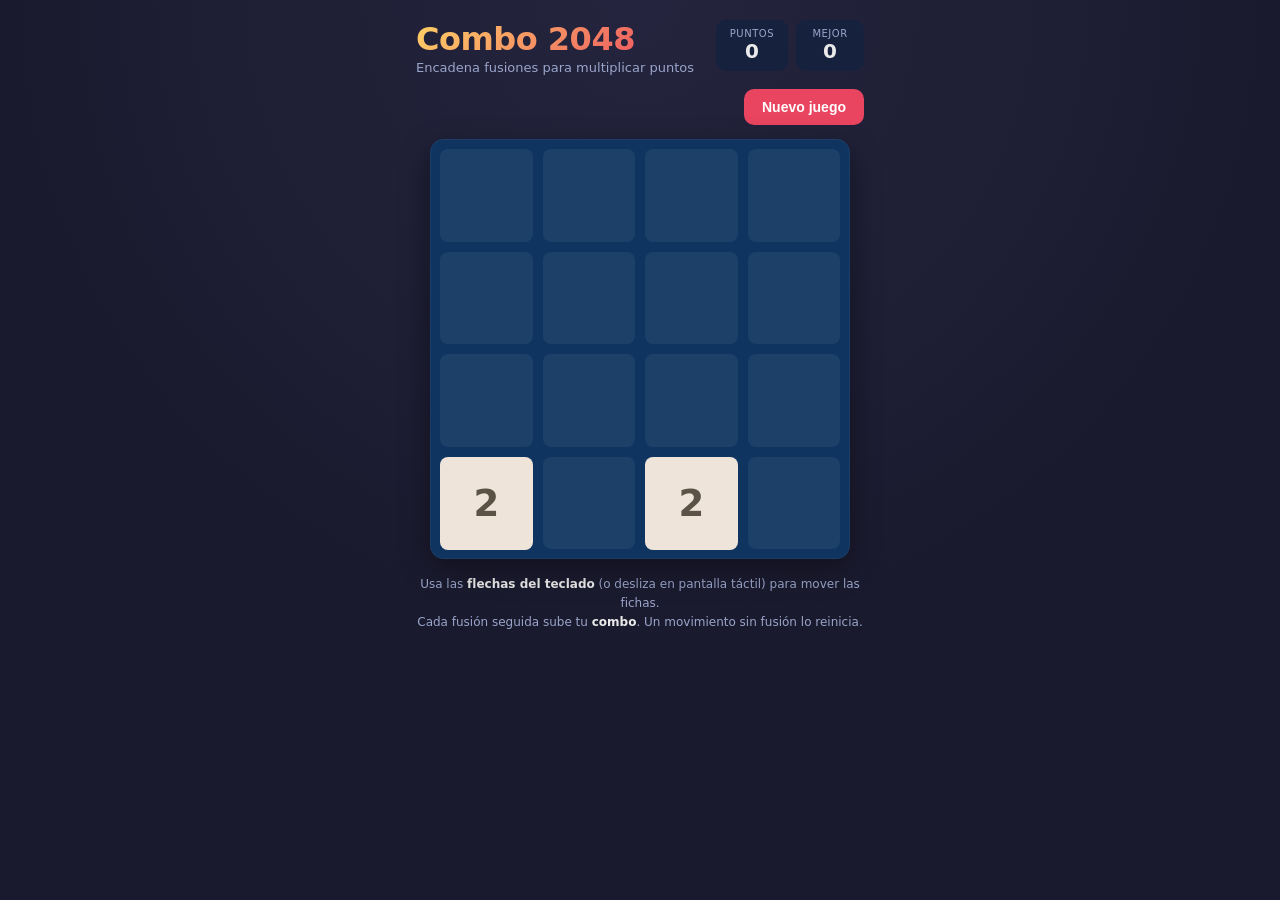
==== index.html @ 5e9f037a "Initial commit: Combo 2048 game" ====
<!DOCTYPE html>
<html lang="es">
<head>
<meta charset="UTF-8">
<meta name="viewport" content="width=device-width, initial-scale=1.0, maximum-scale=1.0, user-scalable=no">
<title>Combo 2048</title>
<style>
  :root {
    --bg: #1a1a2e;
    --panel: #16213e;
    --board-bg: #0f3460;
    --cell-bg: rgba(255,255,255,0.06);
    --text: #eaeaea;
    --muted: #9aa5c9;
    --accent: #e94560;
    --accent2: #ffd166;
  }
  * { box-sizing: border-box; -webkit-tap-highlight-color: transparent; }
  html, body {
    margin: 0; padding: 0; height: 100%;
    background: radial-gradient(circle at 50% 0%, #24243e, var(--bg) 60%);
    color: var(--text);
    font-family: 'Segoe UI', system-ui, -apple-system, sans-serif;
    overflow-x: hidden;
    user-select: none;
    touch-action: none;
  }
  .wrap {
    max-width: 480px;
    margin: 0 auto;
    padding: 20px 16px 40px;
    display: flex;
    flex-direction: column;
    align-items: center;
    min-height: 100vh;
  }
  header {
    width: 100%;
    display: flex;
    justify-content: space-between;
    align-items: flex-start;
    margin-bottom: 14px;
  }
  h1 {
    font-size: 32px;
    margin: 0;
    font-weight: 800;
    letter-spacing: -0.5px;
    background: linear-gradient(135deg, var(--accent2), var(--accent));
    -webkit-background-clip: text;
    background-clip: text;
    color: transparent;
  }
  .subtitle { color: var(--muted); font-size: 13px; margin-top: 2px; }
  .scores { display: flex; gap: 8px; }
  .score-box {
    background: var(--panel);
    border-radius: 10px;
    padding: 8px 14px;
    text-align: center;
    min-width: 68px;
  }
  .score-box .label { font-size: 10px; color: var(--muted); text-transform: uppercase; letter-spacing: 0.5px; }
  .score-box .value { font-size: 20px; font-weight: 700; }
  .toolbar {
    width: 100%;
    display: flex;
    justify-content: space-between;
    align-items: center;
    margin-bottom: 14px;
  }
  .combo-display {
    display: flex;
    align-items: center;
    gap: 8px;
    height: 34px;
  }
  .combo-badge {
    background: linear-gradient(135deg, var(--accent), #ff7b9c);
    color: white;
    font-weight: 800;
    font-size: 14px;
    padding: 5px 12px;
    border-radius: 20px;
    opacity: 0;
    transform: scale(0.7);
    transition: all 0.25s cubic-bezier(.34,1.56,.64,1);
    box-shadow: 0 4px 12px rgba(233,69,96,0.4);
  }
  .combo-badge.show { opacity: 1; transform: scale(1); }
  .combo-badge.pulse { animation: pulse 0.35s ease; }
  @keyframes pulse { 0% { transform: scale(1.3); } 100% { transform: scale(1); } }
  button.newgame {
    background: var(--accent);
    color: white;
    border: none;
    padding: 10px 18px;
    border-radius: 10px;
    font-weight: 700;
    font-size: 14px;
    cursor: pointer;
    transition: transform 0.1s, background 0.2s;
  }
  button.newgame:hover { background: #ff5c7a; }
  button.newgame:active { transform: scale(0.95); }

  .board-container {
    position: relative;
    width: 100%;
    max-width: 420px;
    aspect-ratio: 1 / 1;
  }
  .board {
    position: relative;
    width: 100%;
    height: 100%;
    background: var(--board-bg);
    border-radius: 14px;
    padding: 10px;
    display: grid;
    grid-template-columns: repeat(4, 1fr);
    grid-template-rows: repeat(4, 1fr);
    gap: 10px;
    box-shadow: 0 10px 30px rgba(0,0,0,0.4), inset 0 0 0 1px rgba(255,255,255,0.05);
  }
  .cell-bg {
    background: var(--cell-bg);
    border-radius: 8px;
  }
  .tile-layer {
    position: absolute;
    top: 10px; left: 10px; right: 10px; bottom: 10px;
  }
  .tile {
    position: absolute;
    display: flex;
    align-items: center;
    justify-content: center;
    border-radius: 8px;
    font-weight: 800;
    color: #1a1a2e;
    transition: left 0.12s ease, top 0.12s ease, transform 0.12s ease;
    will-change: left, top, transform;
  }
  .tile.new-tile { animation: spawn 0.18s ease; }
  .tile.merged-tile { animation: merge-pop 0.22s ease; z-index: 5; }
  @keyframes spawn {
    from { transform: scale(0); }
    to { transform: scale(1); }
  }
  @keyframes merge-pop {
    0% { transform: scale(1); }
    50% { transform: scale(1.18); }
    100% { transform: scale(1); }
  }

  .overlay {
    position: absolute;
    inset: 0;
    background: rgba(15, 15, 30, 0.88);
    border-radius: 14px;
    display: none;
    flex-direction: column;
    align-items: center;
    justify-content: center;
    gap: 14px;
    z-index: 20;
    text-align: center;
    padding: 20px;
  }
  .overlay.show { display: flex; }
  .overlay h2 { font-size: 28px; margin: 0; }
  .overlay p { color: var(--muted); margin: 0; font-size: 14px; }
  .overlay button {
    background: var(--accent2);
    color: #1a1a2e;
    border: none;
    padding: 10px 22px;
    border-radius: 10px;
    font-weight: 800;
    cursor: pointer;
  }

  .hint {
    margin-top: 16px;
    color: var(--muted);
    font-size: 12px;
    text-align: center;
    line-height: 1.6;
  }
  .hint b { color: var(--text); }

  @media (max-width: 380px) {
    h1 { font-size: 26px; }
    .score-box { min-width: 56px; padding: 6px 10px; }
    .score-box .value { font-size: 16px; }
  }
</style>
</head>
<body>
<div class="wrap">
  <header>
    <div>
      <h1>Combo 2048</h1>
      <div class="subtitle">Encadena fusiones para multiplicar puntos</div>
    </div>
    <div class="scores">
      <div class="score-box">
        <div class="label">Puntos</div>
        <div class="value" id="score">0</div>
      </div>
      <div class="score-box">
        <div class="label">Mejor</div>
        <div class="value" id="best">0</div>
      </div>
    </div>
  </header>

  <div class="toolbar">
    <div class="combo-display">
      <div class="combo-badge" id="comboBadge">Combo x1</div>
    </div>
    <button class="newgame" id="newGameBtn">Nuevo juego</button>
  </div>

  <div class="board-container">
    <div class="board" id="board">
      <!-- 16 background cells -->
      <div class="cell-bg"></div><div class="cell-bg"></div><div class="cell-bg"></div><div class="cell-bg"></div>
      <div class="cell-bg"></div><div class="cell-bg"></div><div class="cell-bg"></div><div class="cell-bg"></div>
      <div class="cell-bg"></div><div class="cell-bg"></div><div class="cell-bg"></div><div class="cell-bg"></div>
      <div class="cell-bg"></div><div class="cell-bg"></div><div class="cell-bg"></div><div class="cell-bg"></div>
      <div class="tile-layer" id="tileLayer"></div>
    </div>
    <div class="overlay" id="overlay">
      <h2 id="overlayTitle">¡Juego terminado!</h2>
      <p id="overlaySub">Tu mejor combo: x1</p>
      <button id="overlayBtn">Intentar de nuevo</button>
    </div>
  </div>

  <div class="hint">
    Usa las <b>flechas del teclado</b> (o desliza en pantalla táctil) para mover las fichas.<br>
    Cada fusión seguida sube tu <b>combo</b>. Un movimiento sin fusión lo reinicia.
  </div>
</div>

<script>
(function () {
  const SIZE = 4;
  const TILE_COLORS = {
    2: '#eee4da', 4: '#ede0c8', 8: '#f2b179', 16: '#f59563',
    32: '#f67c5f', 64: '#f65e3b', 128: '#edcf72', 256: '#edcc61',
    512: '#edc850', 1024: '#edc53f', 2048: '#edc22e', 4096: '#3c3a32', 8192: '#3c3a32'
  };
  const TILE_TEXT_LIGHT = new Set([4096, 8192]);

  const boardEl = document.getElementById('board');
  const tileLayer = document.getElementById('tileLayer');
  const scoreEl = document.getElementById('score');
  const bestEl = document.getElementById('best');
  const comboBadge = document.getElementById('comboBadge');
  const overlay = document.getElementById('overlay');
  const overlayTitle = document.getElementById('overlayTitle');
  const overlaySub = document.getElementById('overlaySub');
  const overlayBtn = document.getElementById('overlayBtn');
  const newGameBtn = document.getElementById('newGameBtn');

  const storage = {
    get(key) {
      try { return localStorage.getItem(key); } catch (e) { return null; }
    },
    set(key, value) {
      try { localStorage.setItem(key, value); } catch (e) { /* storage unavailable */ }
    }
  };

  let grid; // grid[r][c] = {value, id} or null
  let score = 0;
  let best = parseInt(storage.get('combo2048_best') || '0', 10);
  let bestCombo = 1;
  let combo = 1;
  let tileIdCounter = 1;
  let won = false;
  let gameOver = false;
  let animating = false;

  bestEl.textContent = best;

  function emptyGrid() {
    return Array.from({ length: SIZE }, () => Array(SIZE).fill(null));
  }

  function cellSize() {
    const boardRect = boardEl.getBoundingClientRect();
    const inner = boardRect.width - 20; // padding 10 each side
    const gap = 10;
    return (inner - gap * (SIZE - 1)) / SIZE;
  }

  function cellPos(r, c) {
    const cs = cellSize();
    const gap = 10;
    return { x: c * (cs + gap), y: r * (cs + gap), size: cs };
  }

  function randomEmptyCell() {
    const empties = [];
    for (let r = 0; r < SIZE; r++)
      for (let c = 0; c < SIZE; c++)
        if (!grid[r][c]) empties.push([r, c]);
    if (empties.length === 0) return null;
    return empties[Math.floor(Math.random() * empties.length)];
  }

  function spawnTile(isInitial) {
    const cell = randomEmptyCell();
    if (!cell) return;
    const [r, c] = cell;
    const value = Math.random() < 0.9 ? 2 : 4;
    grid[r][c] = { value, id: tileIdCounter++, isNew: !isInitial, merged: false };
  }

  function startGame() {
    grid = emptyGrid();
    score = 0;
    combo = 1;
    bestCombo = 1;
    won = false;
    gameOver = false;
    animating = false;
    overlay.classList.remove('show');
    updateComboBadge(false);
    spawnTile(true);
    spawnTile(true);
    render(true);
    updateScore();
  }

  function updateScore() {
    scoreEl.textContent = score;
    if (score > best) {
      best = score;
      storage.set('combo2048_best', String(best));
    }
    bestEl.textContent = best;
  }

  function updateComboBadge(pulse) {
    if (combo > 1) {
      comboBadge.textContent = 'Combo x' + combo;
      comboBadge.classList.add('show');
      if (pulse) {
        comboBadge.classList.remove('pulse');
        void comboBadge.offsetWidth;
        comboBadge.classList.add('pulse');
      }
    } else {
      comboBadge.classList.remove('show');
    }
  }

  function render(skipAnim) {
    tileLayer.innerHTML = '';
    for (let r = 0; r < SIZE; r++) {
      for (let c = 0; c < SIZE; c++) {
        const t = grid[r][c];
        if (!t) continue;
        const el = document.createElement('div');
        el.className = 'tile';
        const pos = cellPos(r, c);
        el.style.width = pos.size + 'px';
        el.style.height = pos.size + 'px';
        el.style.left = pos.x + 'px';
        el.style.top = pos.y + 'px';
        el.style.background = TILE_COLORS[t.value] || '#111';
        el.style.color = (t.value <= 4 || TILE_TEXT_LIGHT.has(t.value)) ? (t.value <=4 ? '#5a5346' : '#eee') : '#1a1a2e';
        const fontSize = t.value >= 1000 ? pos.size * 0.32 : pos.size * 0.4;
        el.style.fontSize = fontSize + 'px';
        el.textContent = t.value;
        if (!skipAnim && t.isNew) el.classList.add('new-tile');
        if (!skipAnim && t.merged) el.classList.add('merged-tile');
        tileLayer.appendChild(el);
        t.isNew = false;
        t.merged = false;
      }
    }
  }

  function cloneGridValues() {
    return grid.map(row => row.map(t => t ? t.value : null));
  }

  function slideLine(cells) {
    // cells: array of tile-or-null, length SIZE, returns {result, moved, mergedCount, gained}
    const filtered = cells.filter(t => t);
    const result = [];
    let moved = false;
    let mergedCount = 0;
    let gained = 0;
    let i = 0;
    while (i < filtered.length) {
      const cur = filtered[i];
      const next = filtered[i + 1];
      if (next && next.value === cur.value) {
        const newVal = cur.value * 2;
        result.push({ value: newVal, id: cur.id, merged: true, isNew: false });
        gained += newVal;
        mergedCount++;
        i += 2;
      } else {
        result.push({ value: cur.value, id: cur.id, merged: false, isNew: false });
        i += 1;
      }
    }
    while (result.length < SIZE) result.push(null);
    // detect move: compare original positions (non-null cells) vs result mapping is complex;
    // we detect moved by comparing filtered original sequence positions to final non-null sequence
    for (let k = 0; k < SIZE; k++) {
      const orig = cells[k];
      const res = result[k];
      if ((orig && !res) || (!orig && res) || (orig && res && (orig.value !== res.value))) {
        moved = true;
      }
    }
    return { result, moved, mergedCount, gained };
  }

  function getLine(dir, index) {
    // dir: 'left','right','up','down'; returns array of cells in order from origin edge
    const cells = [];
    if (dir === 'left' || dir === 'right') {
      for (let c = 0; c < SIZE; c++) cells.push(grid[index][c]);
      if (dir === 'right') cells.reverse();
    } else {
      for (let r = 0; r < SIZE; r++) cells.push(grid[r][index]);
      if (dir === 'down') cells.reverse();
    }
    return cells;
  }

  function setLine(dir, index, line) {
    if (dir === 'right') line = line.slice().reverse();
    if (dir === 'down') line = line.slice().reverse();
    if (dir === 'left' || dir === 'right') {
      for (let c = 0; c < SIZE; c++) grid[index][c] = line[c];
    } else {
      for (let r = 0; r < SIZE; r++) grid[r][index] = line[r];
    }
  }

  function move(dir) {
    if (animating || gameOver) return;
    let anyMoved = false;
    let totalMerges = 0;
    let totalGained = 0;

    for (let i = 0; i < SIZE; i++) {
      const line = getLine(dir, i);
      const { result, moved, mergedCount, gained } = slideLine(line);
      if (moved) anyMoved = true;
      totalMerges += mergedCount;
      totalGained += gained;
      setLine(dir, i, result);
    }

    if (!anyMoved) return;

    if (totalMerges > 0) {
      combo += 1;
      if (combo > bestCombo) bestCombo = combo;
    } else {
      combo = 1;
    }
    score += totalGained * combo;
    updateScore();
    updateComboBadge(totalMerges > 0);

    animating = true;
    spawnTile(false);
    render(false);
    checkWinLose();

    setTimeout(() => { animating = false; }, 130);
  }

  function hasMoves() {
    for (let r = 0; r < SIZE; r++) {
      for (let c = 0; c < SIZE; c++) {
        if (!grid[r][c]) return true;
        const v = grid[r][c].value;
        if (c < SIZE - 1 && grid[r][c + 1] && grid[r][c + 1].value === v) return true;
        if (r < SIZE - 1 && grid[r + 1][c] && grid[r + 1][c].value === v) return true;
      }
    }
    return false;
  }

  function checkWinLose() {
    if (!won) {
      for (let r = 0; r < SIZE; r++)
        for (let c = 0; c < SIZE; c++)
          if (grid[r][c] && grid[r][c].value >= 2048) { won = true; }
      if (won) {
        showOverlay(true);
        return;
      }
    }
    if (!hasMoves()) {
      gameOver = true;
      showOverlay(false);
    }
  }

  function showOverlay(isWin) {
    overlayTitle.textContent = isWin ? '¡Llegaste a 2048!' : 'Juego terminado';
    overlaySub.textContent = 'Puntaje: ' + score + '  ·  Mejor combo: x' + bestCombo;
    overlayBtn.textContent = isWin ? 'Seguir jugando' : 'Intentar de nuevo';
    overlay.classList.add('show');
    overlayBtn.onclick = () => {
      if (isWin) {
        overlay.classList.remove('show');
        gameOver = false;
      } else {
        startGame();
      }
    };
  }

  // Keyboard controls
  window.addEventListener('keydown', (e) => {
    const map = { ArrowLeft: 'left', ArrowRight: 'right', ArrowUp: 'up', ArrowDown: 'down' };
    if (map[e.key]) {
      e.preventDefault();
      move(map[e.key]);
    }
  });

  // Touch/swipe controls
  let touchStartX = 0, touchStartY = 0;
  boardEl.addEventListener('touchstart', (e) => {
    const t = e.touches[0];
    touchStartX = t.clientX;
    touchStartY = t.clientY;
  }, { passive: true });
  boardEl.addEventListener('touchend', (e) => {
    const t = e.changedTouches[0];
    const dx = t.clientX - touchStartX;
    const dy = t.clientY - touchStartY;
    const absX = Math.abs(dx), absY = Math.abs(dy);
    const threshold = 24;
    if (Math.max(absX, absY) < threshold) return;
    if (absX > absY) {
      move(dx > 0 ? 'right' : 'left');
    } else {
      move(dy > 0 ? 'down' : 'up');
    }
  }, { passive: true });

  newGameBtn.addEventListener('click', startGame);
  window.addEventListener('resize', () => render(true));

  startGame();
})();
</script>
</body>
</html>
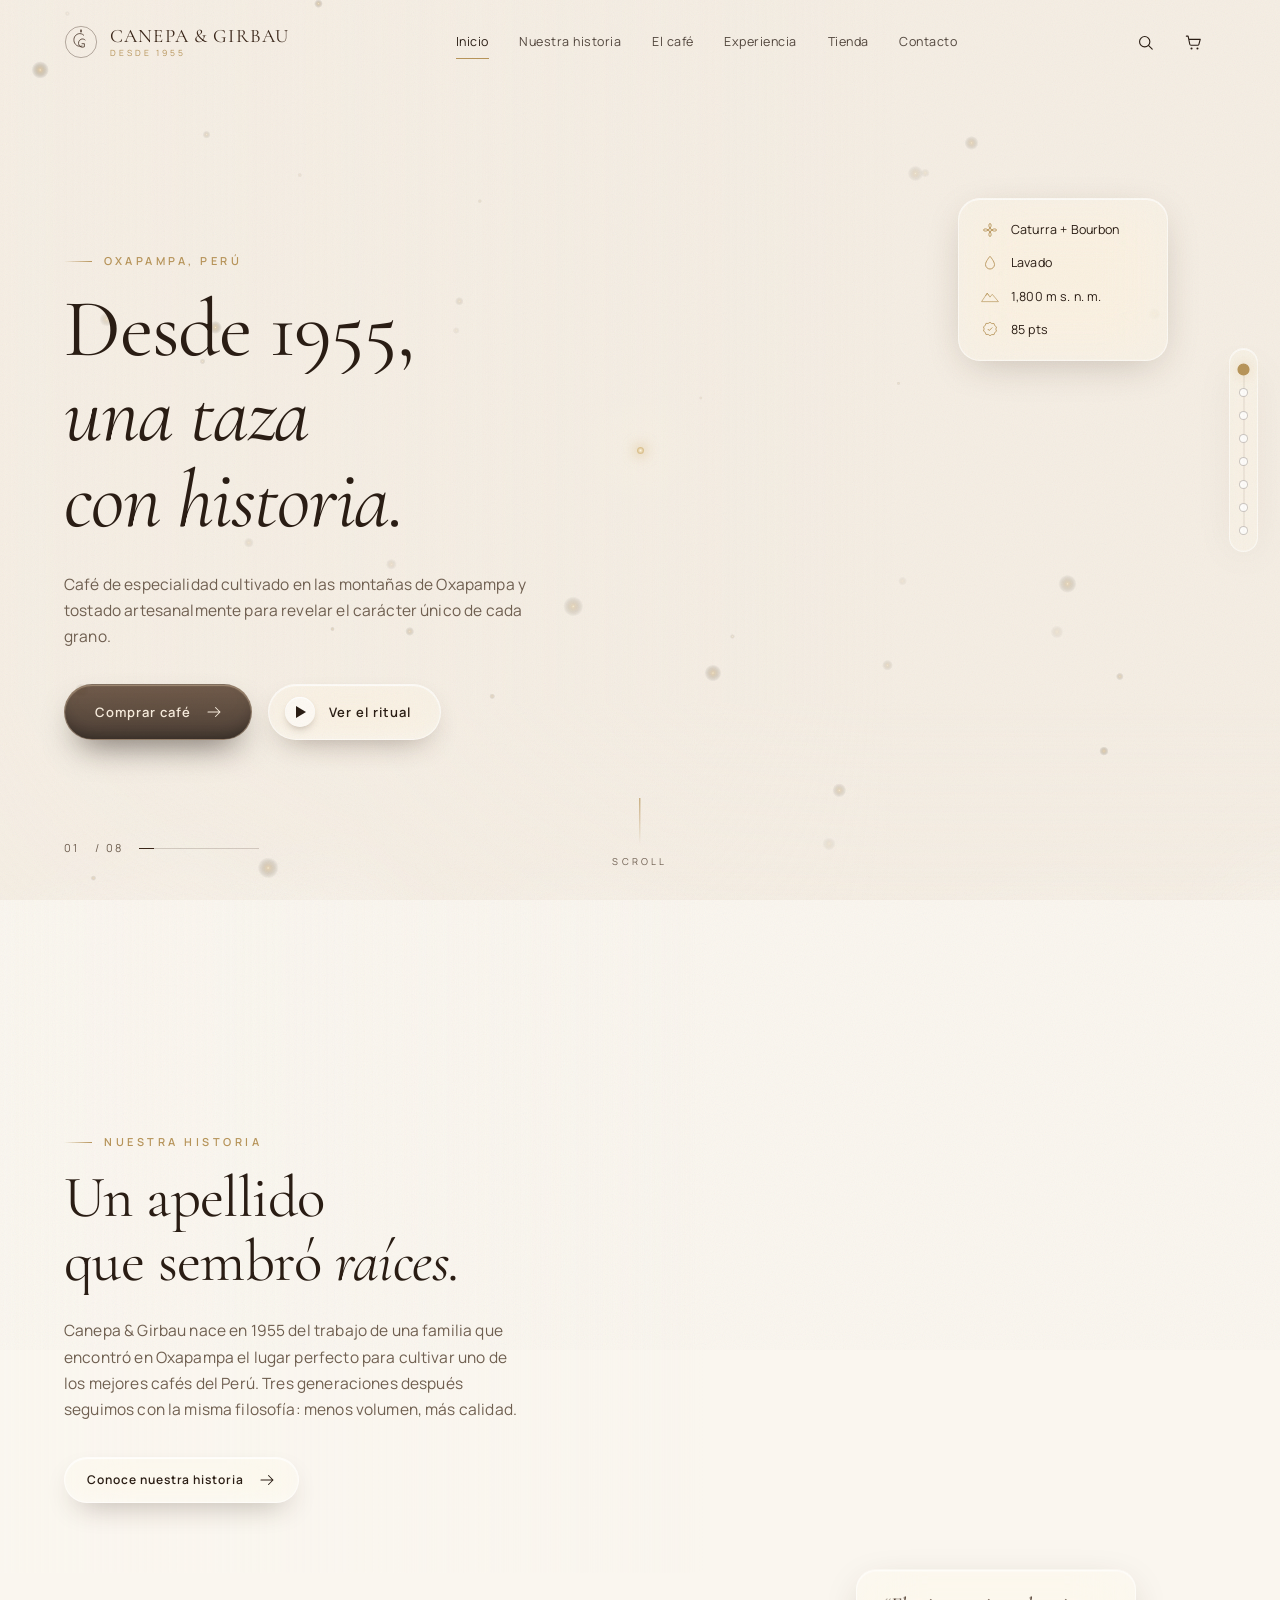
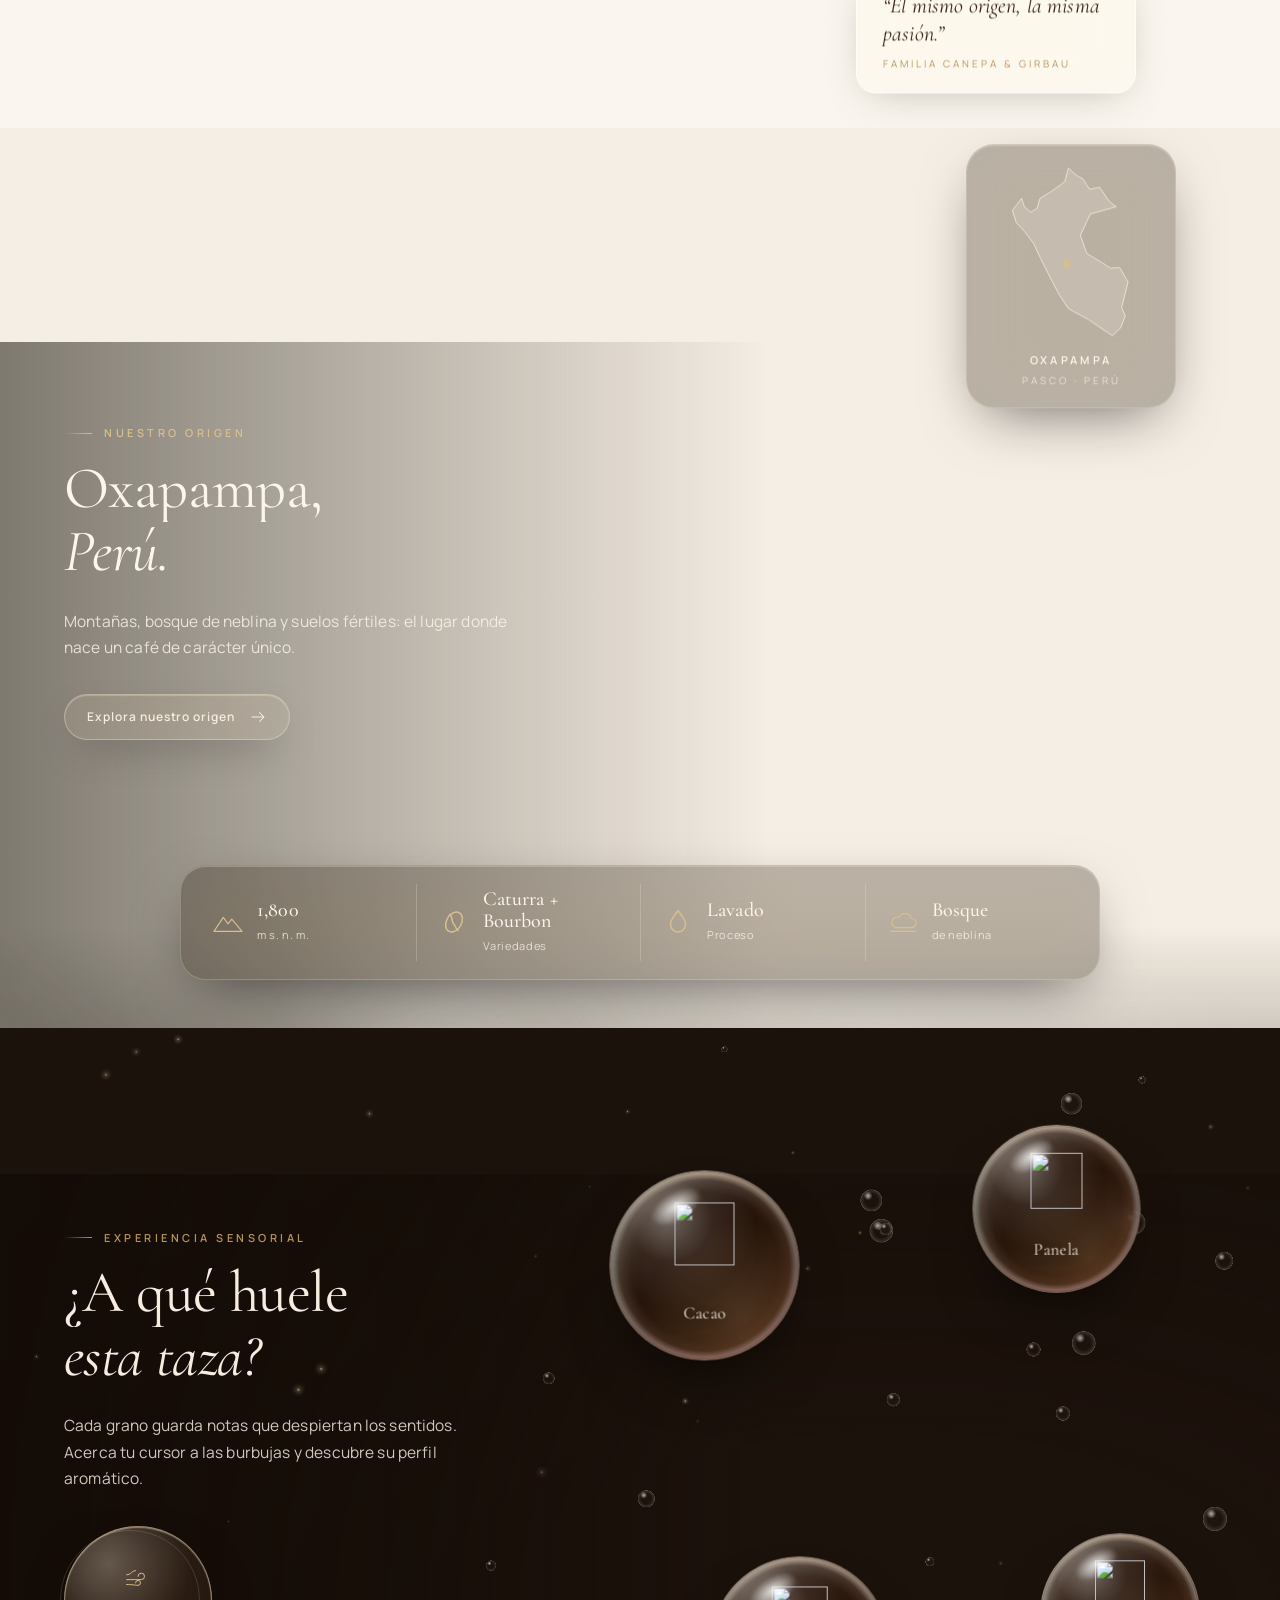
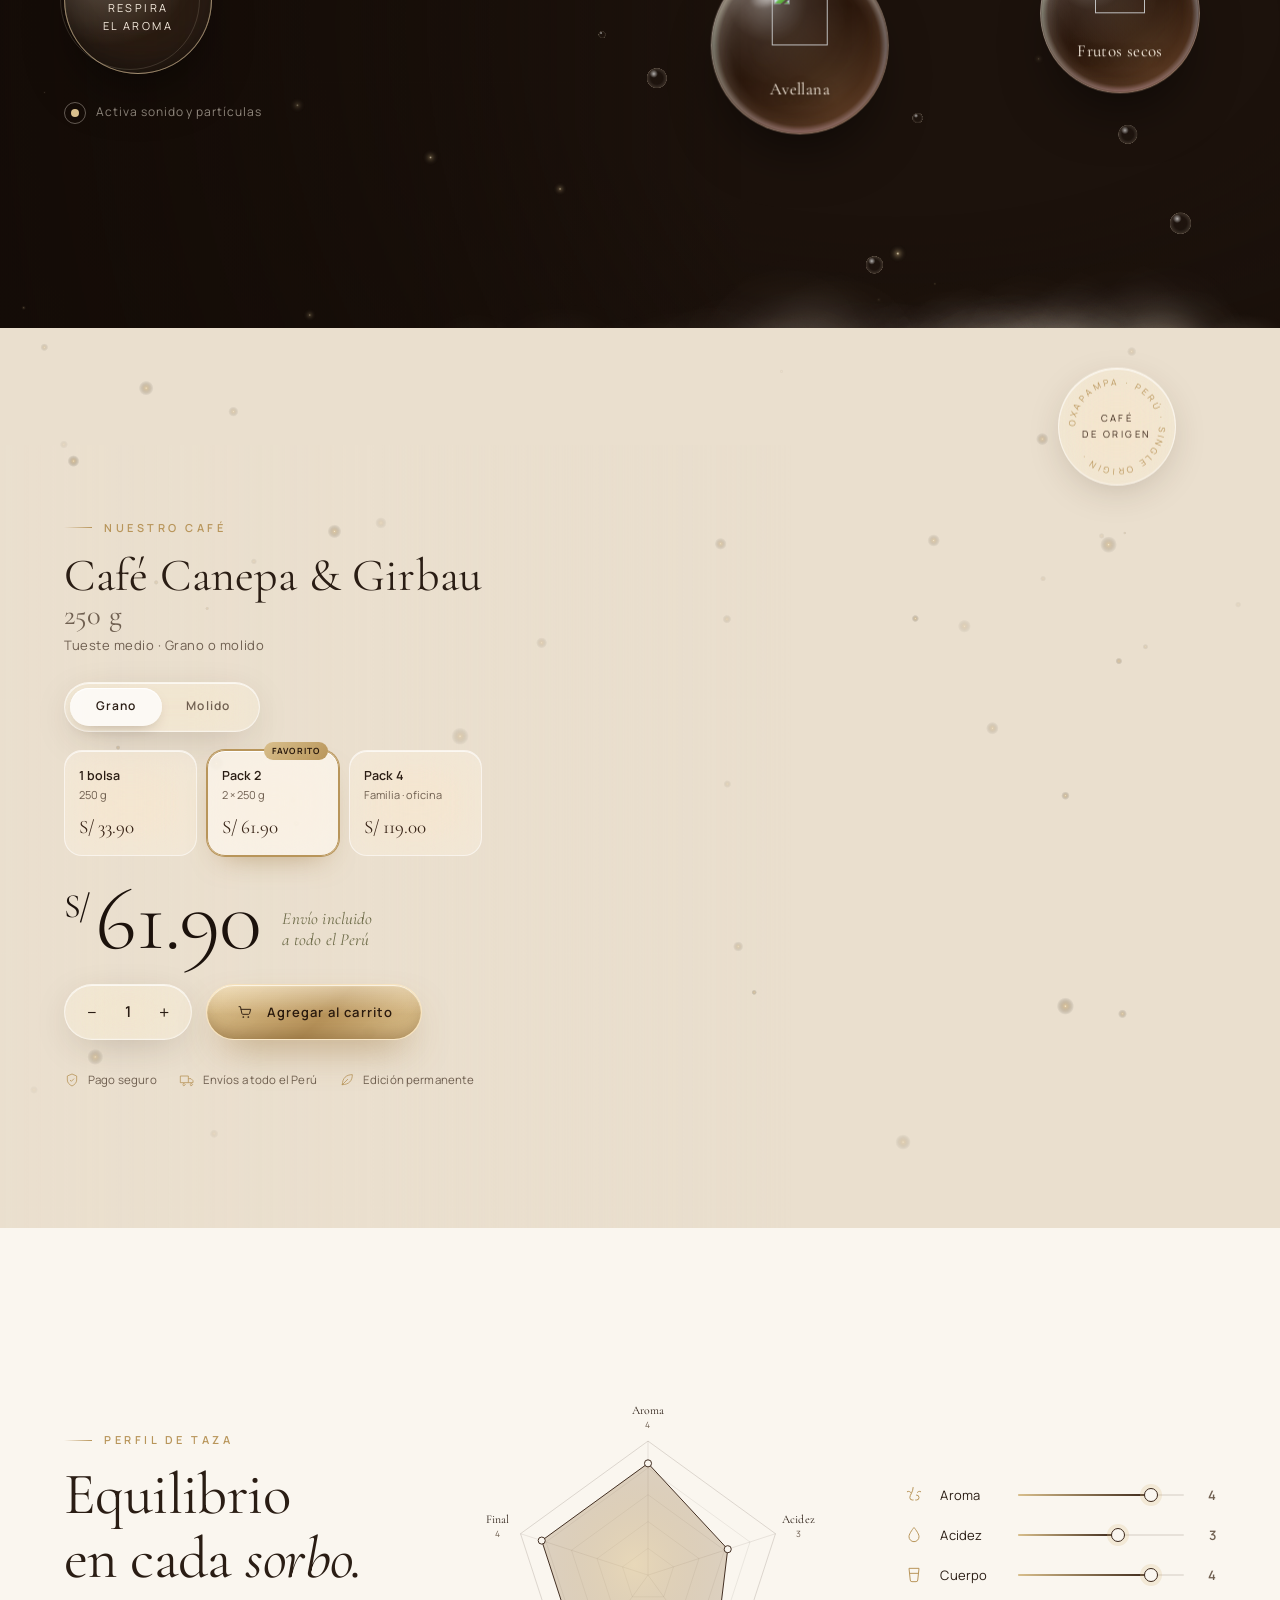
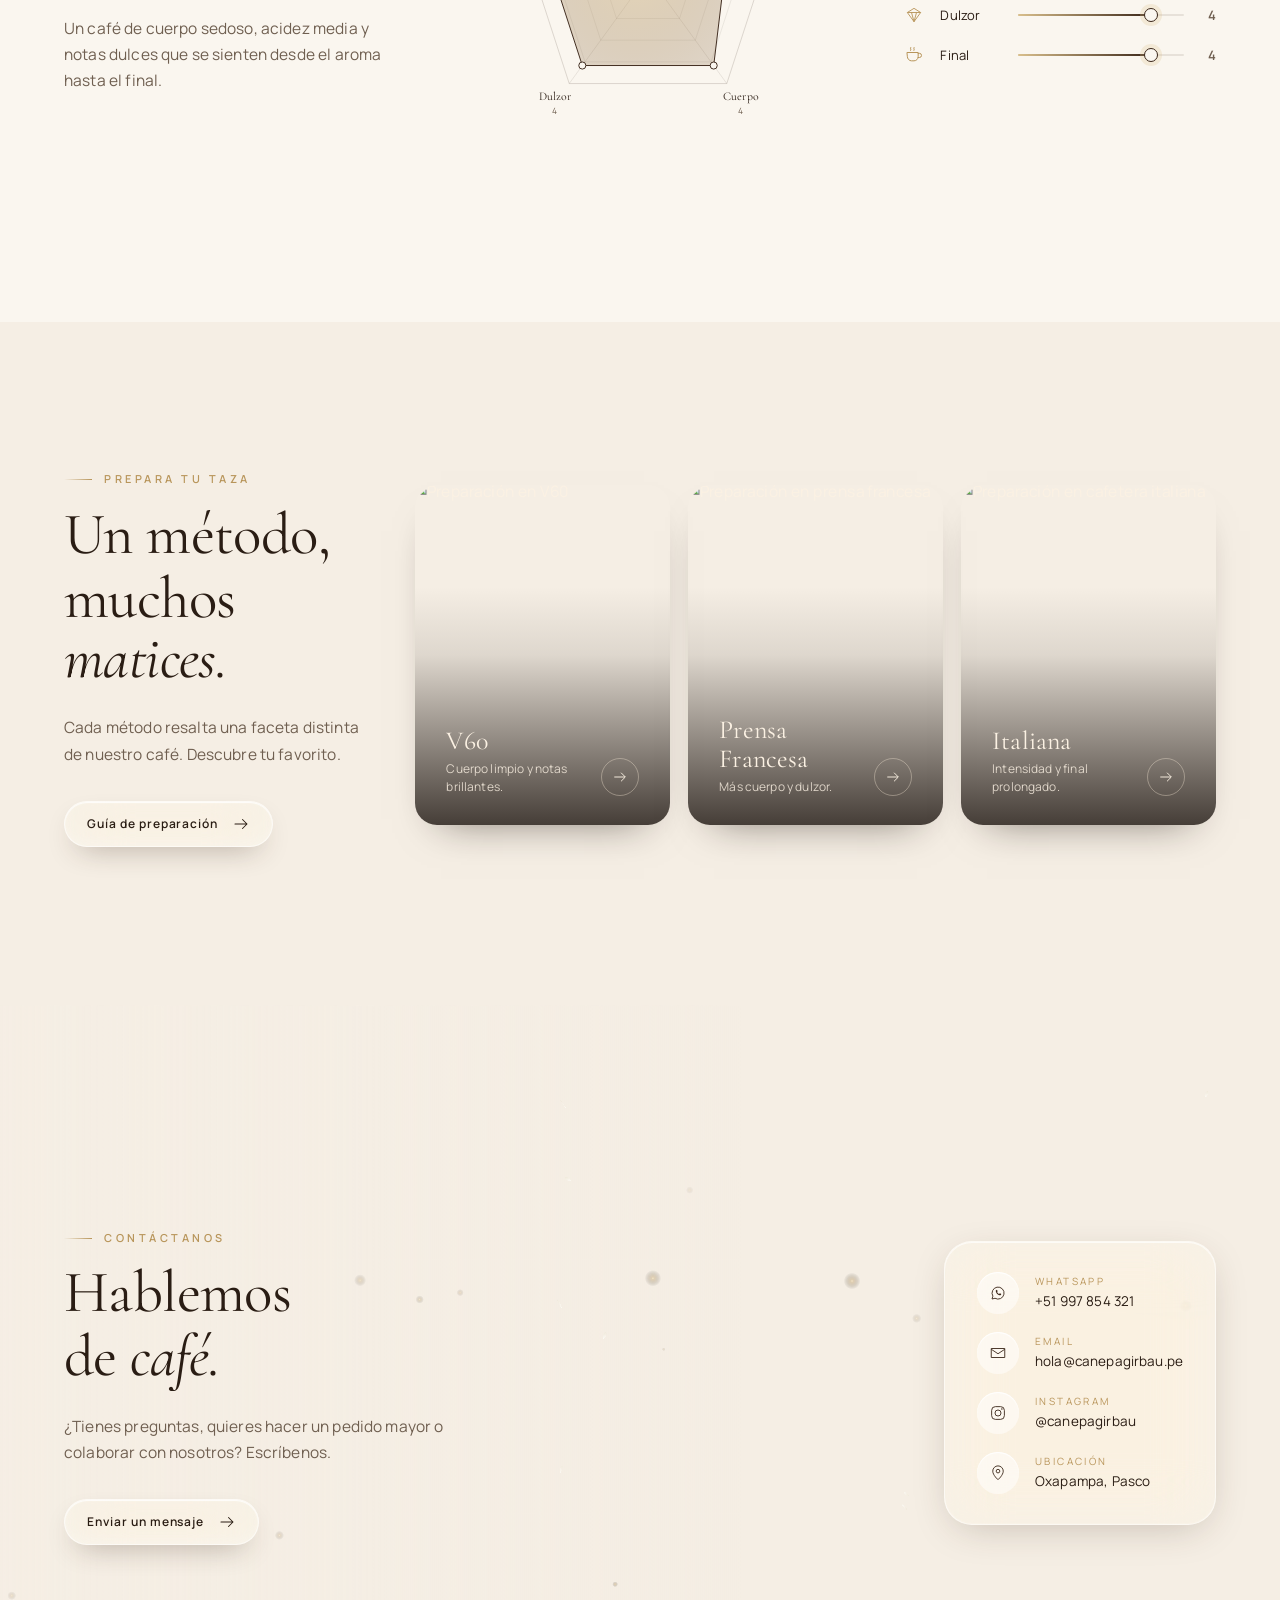
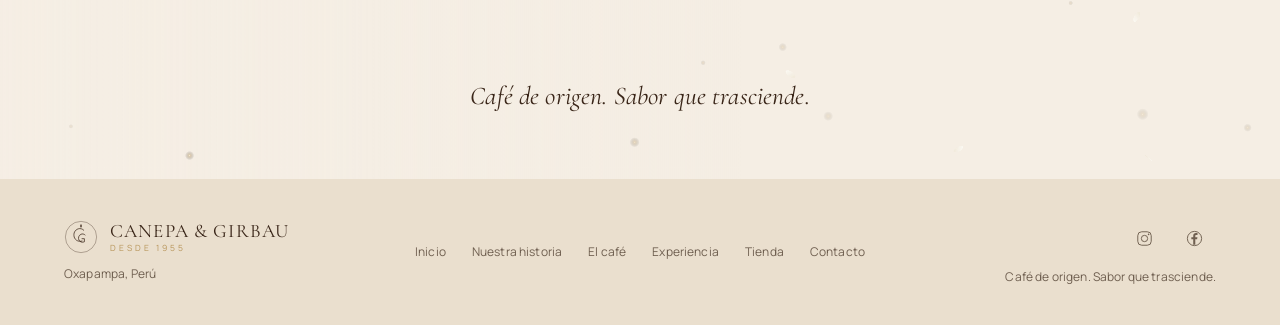
==== commit 6a62dc42: "Add Canepa & Girbau luxury landing page Editorial single-page site built from the creative brief: gl" ====
--- a/index.html
+++ b/index.html
@@ -1,567 +1,410 @@
-<!DOCTYPE html>
+<!doctype html>
 <html lang="es">
 <head>
-<meta charset="UTF-8">
-<meta name="viewport" content="width=device-width, initial-scale=1.0, maximum-scale=1.0, user-scalable=no">
-<title>Combo 2048</title>
-<style>
-  :root {
-    --bg: #1a1a2e;
-    --panel: #16213e;
-    --board-bg: #0f3460;
-    --cell-bg: rgba(255,255,255,0.06);
-    --text: #eaeaea;
-    --muted: #9aa5c9;
-    --accent: #e94560;
-    --accent2: #ffd166;
-  }
-  * { box-sizing: border-box; -webkit-tap-highlight-color: transparent; }
-  html, body {
-    margin: 0; padding: 0; height: 100%;
-    background: radial-gradient(circle at 50% 0%, #24243e, var(--bg) 60%);
-    color: var(--text);
-    font-family: 'Segoe UI', system-ui, -apple-system, sans-serif;
-    overflow-x: hidden;
-    user-select: none;
-    touch-action: none;
-  }
-  .wrap {
-    max-width: 480px;
-    margin: 0 auto;
-    padding: 20px 16px 40px;
-    display: flex;
-    flex-direction: column;
-    align-items: center;
-    min-height: 100vh;
-  }
-  header {
-    width: 100%;
-    display: flex;
-    justify-content: space-between;
-    align-items: flex-start;
-    margin-bottom: 14px;
-  }
-  h1 {
-    font-size: 32px;
-    margin: 0;
-    font-weight: 800;
-    letter-spacing: -0.5px;
-    background: linear-gradient(135deg, var(--accent2), var(--accent));
-    -webkit-background-clip: text;
-    background-clip: text;
-    color: transparent;
-  }
-  .subtitle { color: var(--muted); font-size: 13px; margin-top: 2px; }
-  .scores { display: flex; gap: 8px; }
-  .score-box {
-    background: var(--panel);
-    border-radius: 10px;
-    padding: 8px 14px;
-    text-align: center;
-    min-width: 68px;
-  }
-  .score-box .label { font-size: 10px; color: var(--muted); text-transform: uppercase; letter-spacing: 0.5px; }
-  .score-box .value { font-size: 20px; font-weight: 700; }
-  .toolbar {
-    width: 100%;
-    display: flex;
-    justify-content: space-between;
-    align-items: center;
-    margin-bottom: 14px;
-  }
-  .combo-display {
-    display: flex;
-    align-items: center;
-    gap: 8px;
-    height: 34px;
-  }
-  .combo-badge {
-    background: linear-gradient(135deg, var(--accent), #ff7b9c);
-    color: white;
-    font-weight: 800;
-    font-size: 14px;
-    padding: 5px 12px;
-    border-radius: 20px;
-    opacity: 0;
-    transform: scale(0.7);
-    transition: all 0.25s cubic-bezier(.34,1.56,.64,1);
-    box-shadow: 0 4px 12px rgba(233,69,96,0.4);
-  }
-  .combo-badge.show { opacity: 1; transform: scale(1); }
-  .combo-badge.pulse { animation: pulse 0.35s ease; }
-  @keyframes pulse { 0% { transform: scale(1.3); } 100% { transform: scale(1); } }
-  button.newgame {
-    background: var(--accent);
-    color: white;
-    border: none;
-    padding: 10px 18px;
-    border-radius: 10px;
-    font-weight: 700;
-    font-size: 14px;
-    cursor: pointer;
-    transition: transform 0.1s, background 0.2s;
-  }
-  button.newgame:hover { background: #ff5c7a; }
-  button.newgame:active { transform: scale(0.95); }
-
-  .board-container {
-    position: relative;
-    width: 100%;
-    max-width: 420px;
-    aspect-ratio: 1 / 1;
-  }
-  .board {
-    position: relative;
-    width: 100%;
-    height: 100%;
-    background: var(--board-bg);
-    border-radius: 14px;
-    padding: 10px;
-    display: grid;
-    grid-template-columns: repeat(4, 1fr);
-    grid-template-rows: repeat(4, 1fr);
-    gap: 10px;
-    box-shadow: 0 10px 30px rgba(0,0,0,0.4), inset 0 0 0 1px rgba(255,255,255,0.05);
-  }
-  .cell-bg {
-    background: var(--cell-bg);
-    border-radius: 8px;
-  }
-  .tile-layer {
-    position: absolute;
-    top: 10px; left: 10px; right: 10px; bottom: 10px;
-  }
-  .tile {
-    position: absolute;
-    display: flex;
-    align-items: center;
-    justify-content: center;
-    border-radius: 8px;
-    font-weight: 800;
-    color: #1a1a2e;
-    transition: left 0.12s ease, top 0.12s ease, transform 0.12s ease;
-    will-change: left, top, transform;
-  }
-  .tile.new-tile { animation: spawn 0.18s ease; }
-  .tile.merged-tile { animation: merge-pop 0.22s ease; z-index: 5; }
-  @keyframes spawn {
-    from { transform: scale(0); }
-    to { transform: scale(1); }
-  }
-  @keyframes merge-pop {
-    0% { transform: scale(1); }
-    50% { transform: scale(1.18); }
-    100% { transform: scale(1); }
-  }
-
-  .overlay {
-    position: absolute;
-    inset: 0;
-    background: rgba(15, 15, 30, 0.88);
-    border-radius: 14px;
-    display: none;
-    flex-direction: column;
-    align-items: center;
-    justify-content: center;
-    gap: 14px;
-    z-index: 20;
-    text-align: center;
-    padding: 20px;
-  }
-  .overlay.show { display: flex; }
-  .overlay h2 { font-size: 28px; margin: 0; }
-  .overlay p { color: var(--muted); margin: 0; font-size: 14px; }
-  .overlay button {
-    background: var(--accent2);
-    color: #1a1a2e;
-    border: none;
-    padding: 10px 22px;
-    border-radius: 10px;
-    font-weight: 800;
-    cursor: pointer;
-  }
-
-  .hint {
-    margin-top: 16px;
-    color: var(--muted);
-    font-size: 12px;
-    text-align: center;
-    line-height: 1.6;
-  }
-  .hint b { color: var(--text); }
-
-  @media (max-width: 380px) {
-    h1 { font-size: 26px; }
-    .score-box { min-width: 56px; padding: 6px 10px; }
-    .score-box .value { font-size: 16px; }
-  }
-</style>
+  <meta charset="utf-8">
+  <meta name="viewport" content="width=device-width, initial-scale=1, viewport-fit=cover">
+  <title>Canepa & Girbau — Café de origen desde 1955</title>
+  <meta name="description" content="Café de especialidad cultivado en las montañas de Oxapampa, Perú, y tostado artesanalmente desde 1955.">
+  <meta name="theme-color" content="#f5eee4">
+  <link rel="preconnect" href="https://fonts.googleapis.com">
+  <link rel="preconnect" href="https://fonts.gstatic.com" crossorigin>
+  <link rel="preconnect" href="https://d8j0ntlcm91z4.cloudfront.net" crossorigin>
+  <link href="https://fonts.googleapis.com/css2?family=Cormorant+Garamond:ital,wght@0,300;0,400;0,500;1,400&family=Manrope:wght@400;500;600;700&display=swap" rel="stylesheet">
+  <link rel="stylesheet" href="styles.css">
 </head>
-<body>
-<div class="wrap">
-  <header>
+<body class="is-loading">
+
+  <!-- ===== Global SVG defs / symbols ===== -->
+  <svg width="0" height="0" style="position:absolute" aria-hidden="true">
+    <defs>
+      <symbol id="i-mark" viewBox="0 0 100 100">
+        <circle class="stroke" cx="50" cy="50" r="46" fill="none" stroke="currentColor" stroke-width="1"/>
+        <path class="stroke" d="M58 30c-4-4-10-6-16-4-10 3-15 13-12 24 3 10 13 15 23 12" fill="none" stroke="currentColor" stroke-width="2.2" stroke-linecap="round"/>
+        <path class="stroke" d="M62 44c-3-3-8-4-12-2-7 3-9 11-6 17 3 6 10 8 16 5v-9h-7" fill="none" stroke="currentColor" stroke-width="2.2" stroke-linecap="round" stroke-linejoin="round"/>
+        <path class="fill" d="M50 12c3 4 3 8 0 11-3-3-3-7 0-11z" fill="currentColor"/>
+      </symbol>
+      <symbol id="i-arrow" viewBox="0 0 24 24"><path d="M4 12h15m-5-6 6 6-6 6" fill="none" stroke="currentColor" stroke-width="1.4" stroke-linecap="round" stroke-linejoin="round"/></symbol>
+      <symbol id="i-cart" viewBox="0 0 24 24"><path d="M3 4h2.2l2.1 10.2a1.6 1.6 0 0 0 1.6 1.3h8.3a1.6 1.6 0 0 0 1.6-1.2L20.5 8H6.1" fill="none" stroke="currentColor" stroke-width="1.4" stroke-linecap="round" stroke-linejoin="round"/><circle cx="9.5" cy="19.5" r="1.3" fill="currentColor"/><circle cx="17" cy="19.5" r="1.3" fill="currentColor"/></symbol>
+      <symbol id="i-search" viewBox="0 0 24 24"><circle cx="11" cy="11" r="6.5" fill="none" stroke="currentColor" stroke-width="1.4"/><path d="m16 16 4.5 4.5" stroke="currentColor" stroke-width="1.4" stroke-linecap="round"/></symbol>
+      <symbol id="i-menu" viewBox="0 0 24 24"><path d="M4 8h16M4 16h11" stroke="currentColor" stroke-width="1.4" stroke-linecap="round"/></symbol>
+      <symbol id="i-play" viewBox="0 0 10 12"><path d="M0 0v12l10-6z" fill="currentColor"/></symbol>
+      <symbol id="i-close" viewBox="0 0 24 24"><path d="M5 5l14 14M19 5 5 19" stroke="currentColor" stroke-width="1.4" stroke-linecap="round"/></symbol>
+      <symbol id="i-flower" viewBox="0 0 24 24"><g fill="none" stroke="currentColor" stroke-width="1.2"><circle cx="12" cy="12" r="2"/><path d="M12 10c-2-3-2-6 0-7 2 1 2 4 0 7zM12 14c2 3 2 6 0 7-2-1-2-4 0-7zM10 12c-3 2-6 2-7 0 1-2 4-2 7 0zM14 12c3-2 6-2 7 0-1 2-4 2-7 0z"/></g></symbol>
+      <symbol id="i-drop" viewBox="0 0 24 24"><path d="M12 3s6 7 6 11a6 6 0 0 1-12 0c0-4 6-11 6-11z" fill="none" stroke="currentColor" stroke-width="1.2"/></symbol>
+      <symbol id="i-mountain" viewBox="0 0 32 24"><path d="M1 22 11 7l5 7 4-5 11 13z M8 12l3-5 3 4" fill="none" stroke="currentColor" stroke-width="1.2" stroke-linejoin="round"/></symbol>
+      <symbol id="i-bean" viewBox="0 0 24 24"><g fill="none" stroke="currentColor" stroke-width="1.2"><ellipse cx="12" cy="12" rx="6" ry="8.5" transform="rotate(30 12 12)"/><path d="M8.5 5.5c3 3 1 6 3.5 8.5s1 4 3.5 5"/></g></symbol>
+      <symbol id="i-cloud" viewBox="0 0 32 24"><path d="M8 18h17a5 5 0 0 0 0-10 7 7 0 0 0-13-1 5.5 5.5 0 0 0-4 11z M3 22h26" fill="none" stroke="currentColor" stroke-width="1.2" stroke-linecap="round"/></symbol>
+      <symbol id="i-leaf" viewBox="0 0 24 24"><path d="M5 19C5 9 11 4 20 4c0 9-5 15-15 15zM5 19l8-8" fill="none" stroke="currentColor" stroke-width="1.2" stroke-linecap="round"/></symbol>
+      <symbol id="i-badge" viewBox="0 0 24 24"><path d="M12 3l2.4 1.8 3-.1.9 2.8 2.4 1.8-.9 2.8.9 2.8-2.4 1.8-.9 2.8-3-.1L12 21l-2.4-1.8-3 .1-.9-2.8L3.3 14.7l.9-2.8-.9-2.8 2.4-1.8.9-2.8 3 .1z" fill="none" stroke="currentColor" stroke-width="1.1"/><path d="m9 12 2 2 4-4" fill="none" stroke="currentColor" stroke-width="1.2"/></symbol>
+      <symbol id="i-shield" viewBox="0 0 24 24"><path d="M12 3 5 6v6c0 4 3 7 7 9 4-2 7-5 7-9V6z M9 12l2 2 4-4" fill="none" stroke="currentColor" stroke-width="1.2" stroke-linejoin="round"/></symbol>
+      <symbol id="i-truck" viewBox="0 0 24 24"><path d="M2 6h12v10H2zM14 10h4l3 3v3h-7M6 19a1.5 1.5 0 1 0 0-.1M17 19a1.5 1.5 0 1 0 0-.1" fill="none" stroke="currentColor" stroke-width="1.2" stroke-linejoin="round"/></symbol>
+      <symbol id="i-breath" viewBox="0 0 32 24"><path d="M2 8c6 0 6-5 11-5M2 14h18a4 4 0 1 0-4-4M2 20c8 0 10 1 14 1a3 3 0 1 0-3-3" fill="none" stroke="currentColor" stroke-width="1.2" stroke-linecap="round"/></symbol>
+      <symbol id="i-wa" viewBox="0 0 24 24"><path d="M4 20l1.2-3.8A8 8 0 1 1 8 19z" fill="none" stroke="currentColor" stroke-width="1.2" stroke-linejoin="round"/><path d="M9 8.5c0 3.5 3 6.5 6.5 6.5l1-1.6-2-1-1 .9c-1-.5-2.3-1.8-2.8-2.8l.9-1-1-2z" fill="currentColor"/></symbol>
+      <symbol id="i-mail" viewBox="0 0 24 24"><path d="M3 6h18v12H3zM3 7l9 6 9-6" fill="none" stroke="currentColor" stroke-width="1.2" stroke-linejoin="round"/></symbol>
+      <symbol id="i-pin" viewBox="0 0 24 24"><path d="M12 21s7-6.2 7-11.5A7 7 0 0 0 5 9.5C5 14.8 12 21 12 21z" fill="none" stroke="currentColor" stroke-width="1.2"/><circle cx="12" cy="9.5" r="2.4" fill="none" stroke="currentColor" stroke-width="1.2"/></symbol>
+      <symbol id="i-ig" viewBox="0 0 24 24"><rect x="3.5" y="3.5" width="17" height="17" rx="5" fill="none" stroke="currentColor" stroke-width="1.2"/><circle cx="12" cy="12" r="4" fill="none" stroke="currentColor" stroke-width="1.2"/><circle cx="17.2" cy="6.8" r="1" fill="currentColor"/></symbol>
+      <symbol id="i-fb" viewBox="0 0 24 24"><circle cx="12" cy="12" r="9" fill="none" stroke="currentColor" stroke-width="1.2"/><path d="M13 20v-7h2.3l.4-2.7H13V8.8c0-.8.3-1.3 1.4-1.3h1.4V5.1a17 17 0 0 0-2-.1c-2 0-3.4 1.2-3.4 3.4v1.9H8v2.7h2.4v7" fill="currentColor"/></symbol>
+      <symbol id="i-nose" viewBox="0 0 24 24"><path d="M11 3c0 5-4 9-4 12a3 3 0 0 0 3 3h1M14 18h1a3 3 0 0 0 0-6M4 8c2-1 3 0 4 1M20 8c-2-1-3 0-4 1" fill="none" stroke="currentColor" stroke-width="1.2" stroke-linecap="round"/></symbol>
+      <symbol id="i-body" viewBox="0 0 24 24"><path d="M6 4h12l-1.5 14a2 2 0 0 1-2 2h-5a2 2 0 0 1-2-2zM6.6 10h10.8" fill="none" stroke="currentColor" stroke-width="1.2"/></symbol>
+      <symbol id="i-sweet" viewBox="0 0 24 24"><path d="M4 9l8-5 8 5-8 11z M4 9h16M9 9l3 11 3-11" fill="none" stroke="currentColor" stroke-width="1.1" stroke-linejoin="round"/></symbol>
+      <symbol id="i-cup" viewBox="0 0 24 24"><path d="M4 9h13v5a5 5 0 0 1-5 5H9a5 5 0 0 1-5-5zM17 10h1.5a2.5 2.5 0 0 1 0 5H17M8 3c-1 1.5 1 2 0 3.5M12 3c-1 1.5 1 2 0 3.5" fill="none" stroke="currentColor" stroke-width="1.2" stroke-linecap="round"/></symbol>
+    </defs>
+  </svg>
+
+  <!-- ===== Preloader ===== -->
+  <div class="preloader" aria-hidden="true">
     <div>
-      <h1>Combo 2048</h1>
-      <div class="subtitle">Encadena fusiones para multiplicar puntos</div>
+      <svg class="preloader__mark"><use href="#i-mark"/></svg>
+      <div class="preloader__label">Desde 1955</div>
     </div>
-    <div class="scores">
-      <div class="score-box">
-        <div class="label">Puntos</div>
-        <div class="value" id="score">0</div>
-      </div>
-      <div class="score-box">
-        <div class="label">Mejor</div>
-        <div class="value" id="best">0</div>
-      </div>
+  </div>
+
+  <div class="grain" aria-hidden="true"></div>
+  <div class="cursor-halo" aria-hidden="true"></div>
+  <div class="cursor-dot" aria-hidden="true"></div>
+
+  <!-- ===== Header (transparent → glass bar) ===== -->
+  <header class="header" id="header">
+    <a class="brand" href="#inicio" aria-label="Canepa & Girbau, inicio">
+      <svg class="brand__mark"><use href="#i-mark"/></svg>
+      <span class="brand__name">CANEPA &amp; GIRBAU<small>DESDE 1955</small></span>
+    </a>
+    <nav class="nav" id="nav" aria-label="Principal">
+      <a href="#inicio" class="is-active">Inicio</a>
+      <a href="#historia">Nuestra historia</a>
+      <a href="#origen">El café</a>
+      <a href="#experiencia">Experiencia</a>
+      <a href="#tienda">Tienda</a>
+      <a href="#contacto">Contacto</a>
+    </nav>
+    <div class="header__actions">
+      <button class="icon-btn" aria-label="Buscar"><svg><use href="#i-search"/></svg></button>
+      <a class="icon-btn" href="#tienda" aria-label="Carrito" id="cartBtn">
+        <svg><use href="#i-cart"/></svg><span class="cart-count" id="cartCount">0</span>
+      </a>
+      <button class="icon-btn menu-toggle" id="menuToggle" aria-label="Abrir menú" aria-expanded="false"><svg><use href="#i-menu"/></svg></button>
     </div>
   </header>
 
-  <div class="toolbar">
-    <div class="combo-display">
-      <div class="combo-badge" id="comboBadge">Combo x1</div>
+  <!-- ===== Side scroll indicator ===== -->
+  <nav class="scroll-rail glass" id="rail" aria-label="Secciones">
+    <div class="scroll-rail__track"><div class="scroll-rail__fill" id="railFill"></div></div>
+  </nav>
+
+  <main>
+    <!-- 01 HERO -->
+    <section class="section hero" id="inicio" data-title="Inicio">
+      <div class="section__media" data-parallax="0.28">
+        <video data-video muted loop playsinline preload="auto" autoplay
+          poster="https://d8j0ntlcm91z4.cloudfront.net/user_3HOAya60ESGKoo8ZScocSUyzbLp/hf_20260930_205230_9744179c-e0d6-4965-a5a5-da509baf0356_min.webp"
+          src="https://d8j0ntlcm91z4.cloudfront.net/user_3HOAya60ESGKoo8ZScocSUyzbLp/hf_20260930_205340_891cdf69-832a-4d67-a4e8-40fa5aa8f16e.mp4"></video>
+      </div>
+      <canvas class="fx-canvas" data-fx="hero"></canvas>
+
+      <div class="section__content hero__content">
+        <div class="hero__copy" data-parallax="-0.12">
+          <span class="kicker" data-reveal>Oxapampa, Perú</span>
+          <h1 class="display" data-reveal-lines>
+            <span class="line"><span>Desde 1955,</span></span>
+            <span class="line"><span><em>una taza</em></span></span>
+            <span class="line"><span><em>con historia.</em></span></span>
+          </h1>
+          <p class="lede" data-reveal data-delay="2">Café de especialidad cultivado en las montañas de Oxapampa y tostado artesanalmente para revelar el carácter único de cada grano.</p>
+          <div class="hero__actions" data-reveal data-delay="3">
+            <a class="btn btn--dark" href="#tienda" data-magnetic>Comprar café <svg class="arrow"><use href="#i-arrow"/></svg></a>
+            <button class="btn" data-open-ritual data-magnetic><span class="play-dot"><svg><use href="#i-play"/></svg></span>Ver el ritual</button>
+          </div>
+        </div>
+      </div>
+
+      <aside class="hero__spec glass" data-parallax="0.18" data-reveal data-delay="4" aria-label="Ficha del café">
+        <ul class="spec-list">
+          <li><svg><use href="#i-flower"/></svg>Caturra + Bourbon</li>
+          <li><svg><use href="#i-drop"/></svg>Lavado</li>
+          <li><svg><use href="#i-mountain"/></svg>1,800 m s. n. m.</li>
+          <li><svg><use href="#i-badge"/></svg>85 pts</li>
+        </ul>
+      </aside>
+
+      <div class="hero__meta"><span id="secIndex">01</span> / 08 <span class="bar"><i id="secBar"></i></span></div>
+      <a class="scroll-cue" href="#historia" aria-label="Bajar"><i></i>Scroll</a>
+    </section>
+
+    <!-- 02 HISTORIA -->
+    <section class="section history" id="historia" data-title="Historia">
+      <div class="section__media" data-parallax="0.18">
+        <img loading="lazy" alt="Fotografía familiar de 1955 entre hojas de cafeto en Oxapampa"
+          src="https://d8j0ntlcm91z4.cloudfront.net/user_3HOAya60ESGKoo8ZScocSUyzbLp/hf_20260930_205230_c9e1dea0-7949-44a5-81e0-ff85ff12917b.png">
+      </div>
+      <div class="section__content">
+        <div class="history__copy">
+          <span class="kicker" data-reveal>Nuestra historia</span>
+          <h2 class="h2" data-reveal-lines>
+            <span class="line"><span>Un apellido</span></span>
+            <span class="line"><span>que sembró <em>raíces.</em></span></span>
+          </h2>
+          <p class="lede" data-reveal data-delay="1">Canepa &amp; Girbau nace en 1955 del trabajo de una familia que encontró en Oxapampa el lugar perfecto para cultivar uno de los mejores cafés del Perú. Tres generaciones después seguimos con la misma filosofía: menos volumen, más calidad.</p>
+          <a class="btn btn--sm" href="#origen" data-reveal data-delay="2" data-magnetic>Conoce nuestra historia <svg class="arrow"><use href="#i-arrow"/></svg></a>
+        </div>
+      </div>
+      <blockquote class="quote glass" data-parallax="-0.1" data-reveal data-delay="3">“El mismo origen, la misma pasión.”<small>Familia Canepa &amp; Girbau</small></blockquote>
+    </section>
+
+    <!-- 03 ORIGEN -->
+    <section class="section origin" id="origen" data-title="Origen" data-dark>
+      <div class="section__media" data-parallax="0.22">
+        <video data-video muted loop playsinline preload="metadata"
+          poster="https://d8j0ntlcm91z4.cloudfront.net/user_3HOAya60ESGKoo8ZScocSUyzbLp/hf_20260930_205230_9e5b3bfe-c398-4de3-9435-e48cfcb6443d_min.webp"
+          src="https://d8j0ntlcm91z4.cloudfront.net/user_3HOAya60ESGKoo8ZScocSUyzbLp/hf_20260930_205354_50790ab3-1d02-4886-841a-fe06917f4f64.mp4"></video>
+      </div>
+      <canvas class="fx-canvas" data-fx="mist"></canvas>
+      <div class="section__content">
+        <div class="origin__copy">
+          <span class="kicker" data-reveal>Nuestro origen</span>
+          <h2 class="h2" data-reveal-lines>
+            <span class="line"><span>Oxapampa,</span></span>
+            <span class="line"><span><em>Perú.</em></span></span>
+          </h2>
+          <p class="lede" data-reveal data-delay="1">Montañas, bosque de neblina y suelos fértiles: el lugar donde nace un café de carácter único.</p>
+          <a class="btn btn--sm btn--ghost-dark" href="#experiencia" data-reveal data-delay="2" data-magnetic>Explora nuestro origen <svg class="arrow"><use href="#i-arrow"/></svg></a>
+        </div>
+      </div>
+      <div class="map-card glass glass--dark" data-parallax="-0.15" data-reveal data-delay="2">
+        <svg viewBox="0 0 170 225" id="peruMap" aria-label="Mapa del Perú con Oxapampa marcado"></svg>
+        <h4>OXAPAMPA</h4>
+        <p>PASCO · PERÚ</p>
+      </div>
+      <div class="stats-bar glass glass--dark" data-reveal data-delay="3">
+        <div class="stat"><svg><use href="#i-mountain"/></svg><div><b>1,800</b><span>m s. n. m.</span></div></div>
+        <div class="stat"><svg><use href="#i-bean"/></svg><div><b>Caturra + Bourbon</b><span>Variedades</span></div></div>
+        <div class="stat"><svg><use href="#i-drop"/></svg><div><b>Lavado</b><span>Proceso</span></div></div>
+        <div class="stat"><svg><use href="#i-cloud"/></svg><div><b>Bosque</b><span>de neblina</span></div></div>
+      </div>
+    </section>
+
+    <!-- 04 EXPERIENCIA SENSORIAL -->
+    <section class="section sensory" id="experiencia" data-title="Experiencia" data-dark>
+      <div class="section__media" data-parallax="0.15">
+        <video data-video muted loop playsinline preload="metadata"
+          poster="https://d8j0ntlcm91z4.cloudfront.net/user_3HOAya60ESGKoo8ZScocSUyzbLp/hf_20260930_205230_2ac05fc4-97fa-45cb-ab52-e36eb1bfa5a4_min.webp"
+          src="https://d8j0ntlcm91z4.cloudfront.net/user_3HOAya60ESGKoo8ZScocSUyzbLp/hf_20260930_205339_fee22655-6280-488f-a55e-2def2e4631c3.mp4"></video>
+      </div>
+      <canvas class="fx-canvas" data-fx="sensory"></canvas>
+      <div class="section__content">
+        <div class="sensory__copy">
+          <span class="kicker" data-reveal>Experiencia sensorial</span>
+          <h2 class="h2" data-reveal-lines>
+            <span class="line"><span>¿A qué huele</span></span>
+            <span class="line"><span><em>esta taza?</em></span></span>
+          </h2>
+          <p class="lede" data-reveal data-delay="1">Cada grano guarda notas que despiertan los sentidos. Acerca tu cursor a las burbujas y descubre su perfil aromático.</p>
+          <button class="aroma-btn" id="aromaBtn" data-reveal data-delay="2" aria-pressed="false">
+            <svg class="ring" viewBox="0 0 164 164" aria-hidden="true"><circle class="bg" cx="82" cy="82" r="78"/><circle class="fg" cx="82" cy="82" r="78"/></svg>
+            <span><svg class="breath-ico"><use href="#i-breath"/></svg><span class="aroma-label">Respira<br>el aroma</span></span>
+          </button>
+          <p class="sensory__hint" data-reveal data-delay="3"><i></i>Activa sonido y partículas</p>
+        </div>
+      </div>
+      <div class="bubble-stage" id="bubbleStage" aria-label="Notas de cata">
+        <button class="note-bubble" style="--s:190px" data-home="0.30,0.26" data-home-m="0.28,0.18">
+          <img alt="" src="https://d8j0ntlcm91z4.cloudfront.net/user_3HOAya60ESGKoo8ZScocSUyzbLp/hf_20260930_205230_0f8bcde6-bcc4-4a14-be5e-9692f692eadd.png">
+          <span class="label">Cacao</span>
+          <span class="desc">Chocolate amargo y cacao tostado en el primer sorbo.</span>
+        </button>
+        <button class="note-bubble" style="--s:168px" data-home="0.72,0.22" data-home-m="0.74,0.34">
+          <img alt="" src="https://d8j0ntlcm91z4.cloudfront.net/user_3HOAya60ESGKoo8ZScocSUyzbLp/hf_20260930_205230_4b8be54f-8438-4eb1-b871-397673ede523.png">
+          <span class="label">Panela</span>
+          <span class="desc">Dulzor de caña andina, suave y acaramelado.</span>
+        </button>
+        <button class="note-bubble" style="--s:178px" data-home="0.40,0.70" data-home-m="0.27,0.62">
+          <img alt="" src="https://d8j0ntlcm91z4.cloudfront.net/user_3HOAya60ESGKoo8ZScocSUyzbLp/hf_20260930_205230_6be59b38-52d2-4364-8d43-a703b89ef17a.png">
+          <span class="label">Avellana</span>
+          <span class="desc">Tostado cálido y cremoso que redondea el cuerpo.</span>
+        </button>
+        <button class="note-bubble" style="--s:160px" data-home="0.80,0.66" data-home-m="0.73,0.82">
+          <img alt="" src="https://d8j0ntlcm91z4.cloudfront.net/user_3HOAya60ESGKoo8ZScocSUyzbLp/hf_20260930_205313_fdd9c1de-80e9-4879-af5d-f934a2eecd10.png">
+          <span class="label">Frutos secos</span>
+          <span class="desc">Almendra y nuez en un final largo y limpio.</span>
+        </button>
+      </div>
+    </section>
+
+    <!-- 05 PRODUCTO -->
+    <section class="section product" id="tienda" data-title="Tienda">
+      <div class="section__media" data-parallax="0.12">
+        <video data-video muted loop playsinline preload="metadata"
+          poster="https://d8j0ntlcm91z4.cloudfront.net/user_3HOAya60ESGKoo8ZScocSUyzbLp/hf_20260930_205230_51d19c06-d1aa-41ee-8694-193acb0a4dc0_min.webp"
+          src="https://d8j0ntlcm91z4.cloudfront.net/user_3HOAya60ESGKoo8ZScocSUyzbLp/hf_20260930_205350_7286bcf0-9db4-441e-8abf-6316d29c0590.mp4"></video>
+      </div>
+      <canvas class="fx-canvas" data-fx="dust"></canvas>
+      <div class="section__content">
+        <div class="product__panel">
+          <span class="kicker" data-reveal>Nuestro café</span>
+          <h2 class="product__title" data-reveal>Café Canepa &amp; Girbau <small>250 g</small></h2>
+          <p class="product__sub" data-reveal data-delay="1">Tueste medio · Grano o molido</p>
+
+          <div class="segmented glass" id="grind" role="group" aria-label="Presentación" data-reveal data-delay="1">
+            <span class="thumb"></span>
+            <button aria-pressed="true" data-grind="Grano">Grano</button>
+            <button aria-pressed="false" data-grind="Molido">Molido</button>
+          </div>
+
+          <div class="packs" id="packs" role="group" aria-label="Formato" data-reveal data-delay="2">
+            <button class="pack" aria-pressed="false" data-price="33.90" data-ship="0"><b>1 bolsa</b><span>250 g</span><em>S/ 33.90</em></button>
+            <button class="pack" aria-pressed="true" data-price="61.90" data-ship="1"><span class="tag">Favorito</span><b>Pack 2</b><span>2 × 250 g</span><em>S/ 61.90</em></button>
+            <button class="pack" aria-pressed="false" data-price="119.00" data-ship="1"><b>Pack 4</b><span>Familia · oficina</span><em>S/ 119.00</em></button>
+          </div>
+
+          <div class="price-row" data-reveal data-delay="2">
+            <div class="price" aria-live="polite"><small>S/</small><span id="price">61.90</span></div>
+            <div class="shipping" id="shipping">Envío incluido<br>a todo el Perú</div>
+          </div>
+
+          <div class="buy-row" data-reveal data-delay="3">
+            <div class="qty glass" aria-label="Cantidad">
+              <button id="qtyMinus" aria-label="Quitar uno">−</button>
+              <output id="qty">1</output>
+              <button id="qtyPlus" aria-label="Agregar uno">+</button>
+            </div>
+            <button class="btn btn--gold" id="addToCart" data-magnetic><svg class="ico"><use href="#i-cart"/></svg><span>Agregar al carrito</span></button>
+          </div>
+
+          <div class="trust" data-reveal data-delay="4">
+            <span><svg><use href="#i-shield"/></svg>Pago seguro</span>
+            <span><svg><use href="#i-truck"/></svg>Envíos a todo el Perú</span>
+            <span><svg><use href="#i-leaf"/></svg>Edición permanente</span>
+          </div>
+        </div>
+      </div>
+      <div class="origin-badge glass" data-parallax="-0.2" aria-hidden="true">
+        <svg class="rot" viewBox="0 0 100 100"><defs><path id="circ" d="M50 50m-40 0a40 40 0 1 1 80 0a40 40 0 1 1-80 0"/></defs><text><textPath href="#circ">OXAPAMPA · PERÚ · SINGLE ORIGIN · </textPath></text></svg>
+        <span>Café<br>de origen</span>
+      </div>
+    </section>
+
+    <!-- 06 PERFIL DE TAZA -->
+    <section class="section profile" id="perfil" data-title="Perfil">
+      <div class="section__content profile__grid">
+        <div class="profile__intro">
+          <span class="kicker" data-reveal>Perfil de taza</span>
+          <h2 class="h2" data-reveal-lines>
+            <span class="line"><span>Equilibrio</span></span>
+            <span class="line"><span>en cada <em>sorbo.</em></span></span>
+          </h2>
+          <p class="lede" data-reveal data-delay="1">Un café de cuerpo sedoso, acidez media y notas dulces que se sienten desde el aroma hasta el final.</p>
+        </div>
+        <svg class="radar" id="radar" viewBox="-60 -40 520 500" role="img" aria-label="Aroma 4, Acidez 3, Cuerpo 4, Dulzor 4, Final 4, sobre 5">
+          <defs>
+            <radialGradient id="radarFill" cx="50%" cy="50%" r="60%">
+              <stop offset="0" stop-color="#d9bf8c" stop-opacity="0.55"/>
+              <stop offset="1" stop-color="#8a6a45" stop-opacity="0.25"/>
+            </radialGradient>
+          </defs>
+        </svg>
+        <ul class="sliders" id="sliders">
+          <li class="slider" data-axis="0" data-reveal><svg><use href="#i-nose"/></svg>Aroma<span class="track"><span class="fill"></span><span class="knob"></span></span><b>4</b></li>
+          <li class="slider" data-axis="1" data-reveal data-delay="1"><svg><use href="#i-drop"/></svg>Acidez<span class="track"><span class="fill"></span><span class="knob"></span></span><b>3</b></li>
+          <li class="slider" data-axis="2" data-reveal data-delay="2"><svg><use href="#i-body"/></svg>Cuerpo<span class="track"><span class="fill"></span><span class="knob"></span></span><b>4</b></li>
+          <li class="slider" data-axis="3" data-reveal data-delay="3"><svg><use href="#i-sweet"/></svg>Dulzor<span class="track"><span class="fill"></span><span class="knob"></span></span><b>4</b></li>
+          <li class="slider" data-axis="4" data-reveal data-delay="4"><svg><use href="#i-cup"/></svg>Final<span class="track"><span class="fill"></span><span class="knob"></span></span><b>4</b></li>
+        </ul>
+      </div>
+    </section>
+
+    <!-- 07 PREPARA TU TAZA -->
+    <section class="section brew" id="ritual" data-title="Ritual">
+      <div class="section__content brew__grid">
+        <div>
+          <span class="kicker" data-reveal>Prepara tu taza</span>
+          <h2 class="h2" data-reveal-lines>
+            <span class="line"><span>Un método,</span></span>
+            <span class="line"><span>muchos <em>matices.</em></span></span>
+          </h2>
+          <p class="lede" data-reveal data-delay="1">Cada método resalta una faceta distinta de nuestro café. Descubre tu favorito.</p>
+          <button class="btn btn--sm" data-open-ritual data-reveal data-delay="2" data-magnetic>Guía de preparación <svg class="arrow"><use href="#i-arrow"/></svg></button>
+        </div>
+        <div class="cards">
+          <a class="card" href="#" data-tilt data-reveal>
+            <img loading="lazy" alt="Preparación en V60" src="https://d8j0ntlcm91z4.cloudfront.net/user_3HOAya60ESGKoo8ZScocSUyzbLp/hf_20260930_205230_73d9d46e-005f-4e6c-b94f-0667baf1f831.png">
+            <div class="card__body"><div><h3>V60</h3><p>Cuerpo limpio y notas brillantes.</p></div><span class="go"><svg><use href="#i-arrow"/></svg></span></div>
+          </a>
+          <a class="card" href="#" data-tilt data-reveal data-delay="1">
+            <img loading="lazy" alt="Preparación en prensa francesa" src="https://d8j0ntlcm91z4.cloudfront.net/user_3HOAya60ESGKoo8ZScocSUyzbLp/hf_20260930_205230_a0654289-2efd-4811-8b5e-0b43a86e93cc.png">
+            <div class="card__body"><div><h3>Prensa Francesa</h3><p>Más cuerpo y dulzor.</p></div><span class="go"><svg><use href="#i-arrow"/></svg></span></div>
+          </a>
+          <a class="card" href="#" data-tilt data-reveal data-delay="2">
+            <img loading="lazy" alt="Preparación en cafetera italiana" src="https://d8j0ntlcm91z4.cloudfront.net/user_3HOAya60ESGKoo8ZScocSUyzbLp/hf_20260930_205230_efeea5ed-53e3-426c-9804-e0177b15c10c.png">
+            <div class="card__body"><div><h3>Italiana</h3><p>Intensidad y final prolongado.</p></div><span class="go"><svg><use href="#i-arrow"/></svg></span></div>
+          </a>
+        </div>
+      </div>
+    </section>
+
+    <!-- 08 CONTACTO -->
+    <section class="section contact" id="contacto" data-title="Contacto">
+      <div class="section__media" data-parallax="0.2">
+        <video data-video muted loop playsinline preload="metadata"
+          poster="https://d8j0ntlcm91z4.cloudfront.net/user_3HOAya60ESGKoo8ZScocSUyzbLp/hf_20260930_205231_2fb4686a-9909-4b18-bad1-7063e2c9aeb3_min.webp"
+          src="https://d8j0ntlcm91z4.cloudfront.net/user_3HOAya60ESGKoo8ZScocSUyzbLp/hf_20260930_205339_03132705-b052-4b39-9b93-33d7ccb883d7.mp4"></video>
+      </div>
+      <canvas class="fx-canvas" data-fx="petals"></canvas>
+      <div class="section__content contact__grid">
+        <div class="contact__copy">
+          <span class="kicker" data-reveal>Contáctanos</span>
+          <h2 class="h2" data-reveal-lines>
+            <span class="line"><span>Hablemos</span></span>
+            <span class="line"><span>de <em>café.</em></span></span>
+          </h2>
+          <p class="lede" data-reveal data-delay="1">¿Tienes preguntas, quieres hacer un pedido mayor o colaborar con nosotros? Escríbenos.</p>
+          <a class="btn btn--sm" href="mailto:hola@canepagirbau.pe" data-reveal data-delay="2" data-magnetic>Enviar un mensaje <svg class="arrow"><use href="#i-arrow"/></svg></a>
+        </div>
+        <address class="contact-card glass" data-reveal data-delay="2" style="font-style:normal">
+          <a href="https://wa.me/51997854321" target="_blank" rel="noopener"><span class="ci"><svg><use href="#i-wa"/></svg></span><span><small>WhatsApp</small>+51 997 854 321</span></a>
+          <a href="mailto:hola@canepagirbau.pe"><span class="ci"><svg><use href="#i-mail"/></svg></span><span><small>Email</small>hola@canepagirbau.pe</span></a>
+          <a href="https://instagram.com/canepagirbau" target="_blank" rel="noopener"><span class="ci"><svg><use href="#i-ig"/></svg></span><span><small>Instagram</small>@canepagirbau</span></a>
+          <div><span class="ci"><svg><use href="#i-pin"/></svg></span><span><small>Ubicación</small>Oxapampa, Pasco</span></div>
+        </address>
+      </div>
+      <p class="motto" data-reveal>Café de origen. Sabor que trasciende.</p>
+    </section>
+  </main>
+
+  <footer class="footer">
+    <div>
+      <a class="brand" href="#inicio"><svg class="brand__mark"><use href="#i-mark"/></svg><span class="brand__name">CANEPA &amp; GIRBAU<small>DESDE 1955</small></span></a>
+      <p style="margin:10px 0 0">Oxapampa, Perú</p>
     </div>
-    <button class="newgame" id="newGameBtn">Nuevo juego</button>
-  </div>
-
-  <div class="board-container">
-    <div class="board" id="board">
-      <!-- 16 background cells -->
-      <div class="cell-bg"></div><div class="cell-bg"></div><div class="cell-bg"></div><div class="cell-bg"></div>
-      <div class="cell-bg"></div><div class="cell-bg"></div><div class="cell-bg"></div><div class="cell-bg"></div>
-      <div class="cell-bg"></div><div class="cell-bg"></div><div class="cell-bg"></div><div class="cell-bg"></div>
-      <div class="cell-bg"></div><div class="cell-bg"></div><div class="cell-bg"></div><div class="cell-bg"></div>
-      <div class="tile-layer" id="tileLayer"></div>
+    <nav aria-label="Pie de página">
+      <a href="#inicio">Inicio</a><a href="#historia">Nuestra historia</a><a href="#origen">El café</a><a href="#experiencia">Experiencia</a><a href="#tienda">Tienda</a><a href="#contacto">Contacto</a>
+    </nav>
+    <div class="end">
+      <div class="social">
+        <a class="icon-btn" href="https://instagram.com/canepagirbau" aria-label="Instagram"><svg><use href="#i-ig"/></svg></a>
+        <a class="icon-btn" href="#" aria-label="Facebook"><svg><use href="#i-fb"/></svg></a>
+      </div>
+      Café de origen. Sabor que trasciende.
     </div>
-    <div class="overlay" id="overlay">
-      <h2 id="overlayTitle">¡Juego terminado!</h2>
-      <p id="overlaySub">Tu mejor combo: x1</p>
-      <button id="overlayBtn">Intentar de nuevo</button>
+  </footer>
+
+  <!-- Ver el ritual -->
+  <div class="modal" id="ritualModal" role="dialog" aria-modal="true" aria-label="El ritual">
+    <div class="modal__box">
+      <video muted loop playsinline preload="none"
+        poster="https://d8j0ntlcm91z4.cloudfront.net/user_3HOAya60ESGKoo8ZScocSUyzbLp/hf_20260930_205230_2ac05fc4-97fa-45cb-ab52-e36eb1bfa5a4_min.webp"
+        src="https://d8j0ntlcm91z4.cloudfront.net/user_3HOAya60ESGKoo8ZScocSUyzbLp/hf_20260930_205339_fee22655-6280-488f-a55e-2def2e4631c3.mp4"></video>
+      <button class="modal__close glass glass--dark" id="ritualClose" aria-label="Cerrar"><svg><use href="#i-close"/></svg></button>
+      <div class="modal__steps glass glass--dark">
+        <div><i>01</i><b>Moler</b><span>18 g, molienda media justo antes de preparar.</span></div>
+        <div><i>02</i><b>Verter</b><span>300 ml de agua a 92 °C, en círculos lentos.</span></div>
+        <div><i>03</i><b>Respirar</b><span>Cacao, panela y avellana antes del primer sorbo.</span></div>
+      </div>
     </div>
   </div>
 
-  <div class="hint">
-    Usa las <b>flechas del teclado</b> (o desliza en pantalla táctil) para mover las fichas.<br>
-    Cada fusión seguida sube tu <b>combo</b>. Un movimiento sin fusión lo reinicia.
-  </div>
-</div>
-
-<script>
-(function () {
-  const SIZE = 4;
-  const TILE_COLORS = {
-    2: '#eee4da', 4: '#ede0c8', 8: '#f2b179', 16: '#f59563',
-    32: '#f67c5f', 64: '#f65e3b', 128: '#edcf72', 256: '#edcc61',
-    512: '#edc850', 1024: '#edc53f', 2048: '#edc22e', 4096: '#3c3a32', 8192: '#3c3a32'
-  };
-  const TILE_TEXT_LIGHT = new Set([4096, 8192]);
-
-  const boardEl = document.getElementById('board');
-  const tileLayer = document.getElementById('tileLayer');
-  const scoreEl = document.getElementById('score');
-  const bestEl = document.getElementById('best');
-  const comboBadge = document.getElementById('comboBadge');
-  const overlay = document.getElementById('overlay');
-  const overlayTitle = document.getElementById('overlayTitle');
-  const overlaySub = document.getElementById('overlaySub');
-  const overlayBtn = document.getElementById('overlayBtn');
-  const newGameBtn = document.getElementById('newGameBtn');
-
-  const storage = {
-    get(key) {
-      try { return localStorage.getItem(key); } catch (e) { return null; }
-    },
-    set(key, value) {
-      try { localStorage.setItem(key, value); } catch (e) { /* storage unavailable */ }
-    }
-  };
-
-  let grid; // grid[r][c] = {value, id} or null
-  let score = 0;
-  let best = parseInt(storage.get('combo2048_best') || '0', 10);
-  let bestCombo = 1;
-  let combo = 1;
-  let tileIdCounter = 1;
-  let won = false;
-  let gameOver = false;
-  let animating = false;
-
-  bestEl.textContent = best;
-
-  function emptyGrid() {
-    return Array.from({ length: SIZE }, () => Array(SIZE).fill(null));
-  }
-
-  function cellSize() {
-    const boardRect = boardEl.getBoundingClientRect();
-    const inner = boardRect.width - 20; // padding 10 each side
-    const gap = 10;
-    return (inner - gap * (SIZE - 1)) / SIZE;
-  }
-
-  function cellPos(r, c) {
-    const cs = cellSize();
-    const gap = 10;
-    return { x: c * (cs + gap), y: r * (cs + gap), size: cs };
-  }
-
-  function randomEmptyCell() {
-    const empties = [];
-    for (let r = 0; r < SIZE; r++)
-      for (let c = 0; c < SIZE; c++)
-        if (!grid[r][c]) empties.push([r, c]);
-    if (empties.length === 0) return null;
-    return empties[Math.floor(Math.random() * empties.length)];
-  }
-
-  function spawnTile(isInitial) {
-    const cell = randomEmptyCell();
-    if (!cell) return;
-    const [r, c] = cell;
-    const value = Math.random() < 0.9 ? 2 : 4;
-    grid[r][c] = { value, id: tileIdCounter++, isNew: !isInitial, merged: false };
-  }
-
-  function startGame() {
-    grid = emptyGrid();
-    score = 0;
-    combo = 1;
-    bestCombo = 1;
-    won = false;
-    gameOver = false;
-    animating = false;
-    overlay.classList.remove('show');
-    updateComboBadge(false);
-    spawnTile(true);
-    spawnTile(true);
-    render(true);
-    updateScore();
-  }
-
-  function updateScore() {
-    scoreEl.textContent = score;
-    if (score > best) {
-      best = score;
-      storage.set('combo2048_best', String(best));
-    }
-    bestEl.textContent = best;
-  }
-
-  function updateComboBadge(pulse) {
-    if (combo > 1) {
-      comboBadge.textContent = 'Combo x' + combo;
-      comboBadge.classList.add('show');
-      if (pulse) {
-        comboBadge.classList.remove('pulse');
-        void comboBadge.offsetWidth;
-        comboBadge.classList.add('pulse');
-      }
-    } else {
-      comboBadge.classList.remove('show');
-    }
-  }
-
-  function render(skipAnim) {
-    tileLayer.innerHTML = '';
-    for (let r = 0; r < SIZE; r++) {
-      for (let c = 0; c < SIZE; c++) {
-        const t = grid[r][c];
-        if (!t) continue;
-        const el = document.createElement('div');
-        el.className = 'tile';
-        const pos = cellPos(r, c);
-        el.style.width = pos.size + 'px';
-        el.style.height = pos.size + 'px';
-        el.style.left = pos.x + 'px';
-        el.style.top = pos.y + 'px';
-        el.style.background = TILE_COLORS[t.value] || '#111';
-        el.style.color = (t.value <= 4 || TILE_TEXT_LIGHT.has(t.value)) ? (t.value <=4 ? '#5a5346' : '#eee') : '#1a1a2e';
-        const fontSize = t.value >= 1000 ? pos.size * 0.32 : pos.size * 0.4;
-        el.style.fontSize = fontSize + 'px';
-        el.textContent = t.value;
-        if (!skipAnim && t.isNew) el.classList.add('new-tile');
-        if (!skipAnim && t.merged) el.classList.add('merged-tile');
-        tileLayer.appendChild(el);
-        t.isNew = false;
-        t.merged = false;
-      }
-    }
-  }
-
-  function cloneGridValues() {
-    return grid.map(row => row.map(t => t ? t.value : null));
-  }
-
-  function slideLine(cells) {
-    // cells: array of tile-or-null, length SIZE, returns {result, moved, mergedCount, gained}
-    const filtered = cells.filter(t => t);
-    const result = [];
-    let moved = false;
-    let mergedCount = 0;
-    let gained = 0;
-    let i = 0;
-    while (i < filtered.length) {
-      const cur = filtered[i];
-      const next = filtered[i + 1];
-      if (next && next.value === cur.value) {
-        const newVal = cur.value * 2;
-        result.push({ value: newVal, id: cur.id, merged: true, isNew: false });
-        gained += newVal;
-        mergedCount++;
-        i += 2;
-      } else {
-        result.push({ value: cur.value, id: cur.id, merged: false, isNew: false });
-        i += 1;
-      }
-    }
-    while (result.length < SIZE) result.push(null);
-    // detect move: compare original positions (non-null cells) vs result mapping is complex;
-    // we detect moved by comparing filtered original sequence positions to final non-null sequence
-    for (let k = 0; k < SIZE; k++) {
-      const orig = cells[k];
-      const res = result[k];
-      if ((orig && !res) || (!orig && res) || (orig && res && (orig.value !== res.value))) {
-        moved = true;
-      }
-    }
-    return { result, moved, mergedCount, gained };
-  }
-
-  function getLine(dir, index) {
-    // dir: 'left','right','up','down'; returns array of cells in order from origin edge
-    const cells = [];
-    if (dir === 'left' || dir === 'right') {
-      for (let c = 0; c < SIZE; c++) cells.push(grid[index][c]);
-      if (dir === 'right') cells.reverse();
-    } else {
-      for (let r = 0; r < SIZE; r++) cells.push(grid[r][index]);
-      if (dir === 'down') cells.reverse();
-    }
-    return cells;
-  }
-
-  function setLine(dir, index, line) {
-    if (dir === 'right') line = line.slice().reverse();
-    if (dir === 'down') line = line.slice().reverse();
-    if (dir === 'left' || dir === 'right') {
-      for (let c = 0; c < SIZE; c++) grid[index][c] = line[c];
-    } else {
-      for (let r = 0; r < SIZE; r++) grid[r][index] = line[r];
-    }
-  }
-
-  function move(dir) {
-    if (animating || gameOver) return;
-    let anyMoved = false;
-    let totalMerges = 0;
-    let totalGained = 0;
-
-    for (let i = 0; i < SIZE; i++) {
-      const line = getLine(dir, i);
-      const { result, moved, mergedCount, gained } = slideLine(line);
-      if (moved) anyMoved = true;
-      totalMerges += mergedCount;
-      totalGained += gained;
-      setLine(dir, i, result);
-    }
-
-    if (!anyMoved) return;
-
-    if (totalMerges > 0) {
-      combo += 1;
-      if (combo > bestCombo) bestCombo = combo;
-    } else {
-      combo = 1;
-    }
-    score += totalGained * combo;
-    updateScore();
-    updateComboBadge(totalMerges > 0);
-
-    animating = true;
-    spawnTile(false);
-    render(false);
-    checkWinLose();
-
-    setTimeout(() => { animating = false; }, 130);
-  }
-
-  function hasMoves() {
-    for (let r = 0; r < SIZE; r++) {
-      for (let c = 0; c < SIZE; c++) {
-        if (!grid[r][c]) return true;
-        const v = grid[r][c].value;
-        if (c < SIZE - 1 && grid[r][c + 1] && grid[r][c + 1].value === v) return true;
-        if (r < SIZE - 1 && grid[r + 1][c] && grid[r + 1][c].value === v) return true;
-      }
-    }
-    return false;
-  }
-
-  function checkWinLose() {
-    if (!won) {
-      for (let r = 0; r < SIZE; r++)
-        for (let c = 0; c < SIZE; c++)
-          if (grid[r][c] && grid[r][c].value >= 2048) { won = true; }
-      if (won) {
-        showOverlay(true);
-        return;
-      }
-    }
-    if (!hasMoves()) {
-      gameOver = true;
-      showOverlay(false);
-    }
-  }
-
-  function showOverlay(isWin) {
-    overlayTitle.textContent = isWin ? '¡Llegaste a 2048!' : 'Juego terminado';
-    overlaySub.textContent = 'Puntaje: ' + score + '  ·  Mejor combo: x' + bestCombo;
-    overlayBtn.textContent = isWin ? 'Seguir jugando' : 'Intentar de nuevo';
-    overlay.classList.add('show');
-    overlayBtn.onclick = () => {
-      if (isWin) {
-        overlay.classList.remove('show');
-        gameOver = false;
-      } else {
-        startGame();
-      }
-    };
-  }
-
-  // Keyboard controls
-  window.addEventListener('keydown', (e) => {
-    const map = { ArrowLeft: 'left', ArrowRight: 'right', ArrowUp: 'up', ArrowDown: 'down' };
-    if (map[e.key]) {
-      e.preventDefault();
-      move(map[e.key]);
-    }
-  });
-
-  // Touch/swipe controls
-  let touchStartX = 0, touchStartY = 0;
-  boardEl.addEventListener('touchstart', (e) => {
-    const t = e.touches[0];
-    touchStartX = t.clientX;
-    touchStartY = t.clientY;
-  }, { passive: true });
-  boardEl.addEventListener('touchend', (e) => {
-    const t = e.changedTouches[0];
-    const dx = t.clientX - touchStartX;
-    const dy = t.clientY - touchStartY;
-    const absX = Math.abs(dx), absY = Math.abs(dy);
-    const threshold = 24;
-    if (Math.max(absX, absY) < threshold) return;
-    if (absX > absY) {
-      move(dx > 0 ? 'right' : 'left');
-    } else {
-      move(dy > 0 ? 'down' : 'up');
-    }
-  }, { passive: true });
-
-  newGameBtn.addEventListener('click', startGame);
-  window.addEventListener('resize', () => render(true));
-
-  startGame();
-})();
-</script>
+  <div class="toast glass" id="toast" role="status"><i></i><span></span></div>
+
+  <script src="https://unpkg.com/lenis@1.1.13/dist/lenis.min.js" defer></script>
+  <script src="particles.js" defer></script>
+  <script src="app.js" defer></script>
 </body>
 </html>
--- a/styles.css
+++ b/styles.css
@@ -0,0 +1,949 @@
+/* ==========================================================================
+   Canepa & Girbau — Luxury editorial landing
+   Tokens · Base · Glass system · Sections · Particles · Responsive
+   ========================================================================== */
+
+:root {
+  /* Palette — crema, beige, travertino, café oscuro, oliva, dorado sutil */
+  --cream: #f5eee4;
+  --ivory: #faf6ef;
+  --beige: #eadfce;
+  --travertine: #d8c7ae;
+  --sand: #bfa98a;
+  --coffee: #3a2619;
+  --espresso: #1c120c;
+  --ink: #2a1d14;
+  --muted: #6f5f50;
+  --olive: #6d6b48;
+  --gold: #b8955a;
+  --gold-soft: #d9bf8c;
+  --gold-glow: rgba(217, 191, 140, 0.55);
+
+  /* Glass */
+  --glass-blur: 30px;
+  --glass-bg: rgba(255, 252, 247, 0.22);
+  --glass-bg-strong: rgba(255, 252, 247, 0.42);
+  --glass-border: rgba(255, 255, 255, 0.55);
+  --glass-dark-bg: rgba(28, 18, 12, 0.28);
+  --glass-dark-border: rgba(255, 236, 210, 0.22);
+  --glass-shadow: 0 10px 40px -12px rgba(58, 38, 25, 0.28);
+
+  /* Type */
+  --serif: "Cormorant Garamond", "Times New Roman", serif;
+  --sans: "Manrope", "Helvetica Neue", Arial, sans-serif;
+
+  /* Motion */
+  --ease: cubic-bezier(0.22, 1, 0.36, 1);
+  --ease-soft: cubic-bezier(0.65, 0, 0.35, 1);
+
+  --gutter: clamp(16px, 5vw, 88px);
+  --header-h: 84px;
+}
+
+*, *::before, *::after { box-sizing: border-box; }
+html { -webkit-text-size-adjust: 100%; }
+html.lenis, html.lenis body { height: auto; }
+.lenis.lenis-smooth { scroll-behavior: auto !important; }
+
+body {
+  margin: 0;
+  background: var(--cream);
+  color: var(--ink);
+  font-family: var(--sans);
+  font-size: 15px;
+  line-height: 1.7;
+  letter-spacing: 0.01em;
+  overflow-x: hidden;
+  -webkit-font-smoothing: antialiased;
+}
+body.is-loading { overflow: hidden; }
+
+img, video, svg { display: block; max-width: 100%; }
+/* icon <svg><use/></svg> without viewBox: keep them square instead of 300×150 */
+svg:has(> use) { aspect-ratio: 1 / 1; height: auto; }
+a { color: inherit; text-decoration: none; }
+button { font: inherit; color: inherit; background: none; border: 0; cursor: pointer; }
+
+::selection { background: var(--gold-soft); color: var(--espresso); }
+
+.sr-only {
+  position: absolute; width: 1px; height: 1px; overflow: hidden;
+  clip: rect(0 0 0 0); white-space: nowrap;
+}
+
+/* ---------- Typography ---------- */
+.kicker {
+  display: inline-flex; align-items: center; gap: 12px;
+  font-size: 11px; font-weight: 600;
+  letter-spacing: 0.32em; text-transform: uppercase;
+  color: var(--gold);
+}
+.kicker::before {
+  content: ""; width: 28px; height: 1px;
+  background: linear-gradient(90deg, transparent, currentColor);
+}
+.display {
+  font-family: var(--serif);
+  font-weight: 400;
+  font-size: clamp(44px, 6.4vw, 96px);
+  line-height: 0.98;
+  letter-spacing: -0.015em;
+  margin: 18px 0 26px;
+}
+.display em, .h2 em { font-style: italic; font-weight: 400; }
+.h2 {
+  font-family: var(--serif);
+  font-weight: 400;
+  font-size: clamp(38px, 4.6vw, 68px);
+  line-height: 1.02;
+  letter-spacing: -0.01em;
+  margin: 16px 0 22px;
+}
+.lede { max-width: 30em; color: var(--muted); font-size: 15.5px; margin: 0 0 34px; }
+.on-dark { color: #f6ecdf; }
+.on-dark .lede, .sensory .lede { color: rgba(246, 236, 223, 0.84); }
+.on-dark .kicker { color: var(--gold-soft); }
+
+/* Line-mask reveal for headings */
+.line { display: block; overflow: hidden; padding-bottom: 0.06em; }
+.line > span { display: inline-block; transform: translateY(105%); transition: transform 1.4s var(--ease); }
+.is-in .line > span { transform: none; }
+.is-in .line:nth-child(2) > span { transition-delay: 0.12s; }
+.is-in .line:nth-child(3) > span { transition-delay: 0.24s; }
+
+[data-reveal] { opacity: 0; transform: translateY(28px); transition: opacity 1.2s var(--ease), transform 1.2s var(--ease); }
+[data-reveal].is-in { opacity: 1; transform: none; }
+/* parallax owns transform on these; reveal only fades */
+[data-parallax][data-reveal] { transform: none; transition: opacity 1.4s var(--ease); }
+[data-reveal][data-delay="1"] { transition-delay: 0.15s; }
+[data-reveal][data-delay="2"] { transition-delay: 0.3s; }
+[data-reveal][data-delay="3"] { transition-delay: 0.45s; }
+[data-reveal][data-delay="4"] { transition-delay: 0.6s; }
+
+/* ==========================================================================
+   GLASS SYSTEM — buttons, bars, cards
+   ========================================================================== */
+.glass {
+  position: relative;
+  background: var(--glass-bg);
+  -webkit-backdrop-filter: blur(var(--glass-blur)) saturate(170%);
+  backdrop-filter: blur(var(--glass-blur)) saturate(170%);
+  border: 1px solid var(--glass-border);
+  box-shadow:
+    inset 0 1px 0 rgba(255, 255, 255, 0.7),
+    inset 0 -1px 0 rgba(255, 255, 255, 0.12),
+    var(--glass-shadow);
+}
+.glass--dark {
+  background: var(--glass-dark-bg);
+  border-color: var(--glass-dark-border);
+  box-shadow:
+    inset 0 1px 0 rgba(255, 240, 220, 0.25),
+    0 20px 60px -20px rgba(0, 0, 0, 0.6);
+}
+
+/* Liquid glass button */
+.btn {
+  --x: 50%; --y: 50%;
+  position: relative;
+  isolation: isolate;
+  display: inline-flex; align-items: center; justify-content: center; gap: 14px;
+  height: 56px; padding: 0 28px 0 30px;
+  border-radius: 999px;
+  font-size: 13px; font-weight: 600; letter-spacing: 0.08em;
+  color: var(--ink);
+  overflow: hidden;
+  background: rgba(255, 252, 247, 0.22);
+  -webkit-backdrop-filter: blur(30px) saturate(180%);
+  backdrop-filter: blur(30px) saturate(180%);
+  border: 1px solid rgba(255, 255, 255, 0.6);
+  box-shadow:
+    inset 0 1px 1px rgba(255, 255, 255, 0.85),
+    inset 0 -10px 20px -12px rgba(255, 255, 255, 0.4),
+    0 12px 30px -14px rgba(58, 38, 25, 0.45);
+  transition: transform 0.6s var(--ease), box-shadow 0.6s var(--ease), background 0.6s var(--ease), color 0.4s;
+  will-change: transform;
+}
+/* pointer-tracked caustic highlight */
+.btn::before {
+  content: ""; position: absolute; inset: 0; z-index: -1; border-radius: inherit;
+  background: radial-gradient(120px circle at var(--x) var(--y), rgba(255, 255, 255, 0.75), transparent 60%);
+  opacity: 0; transition: opacity 0.5s;
+}
+/* liquid reflection sweep */
+.btn::after {
+  content: ""; position: absolute; z-index: -1; top: -50%; left: -60%;
+  width: 40%; height: 200%;
+  background: linear-gradient(100deg, transparent, rgba(255, 255, 255, 0.65), transparent);
+  transform: rotate(18deg) translateX(0);
+  filter: blur(4px);
+  transition: transform 1.1s var(--ease);
+}
+.btn:hover::before { opacity: 0.55; }
+.btn:hover::after { transform: rotate(18deg) translateX(520%); }
+.btn:hover { box-shadow: inset 0 1px 1px rgba(255, 255, 255, 0.9), 0 20px 40px -16px rgba(58, 38, 25, 0.5); }
+.btn:active { transform: scale(0.97); }
+.btn:focus-visible { outline: 2px solid var(--gold); outline-offset: 4px; }
+
+.btn .ico { width: 16px; height: 16px; flex: none; }
+.btn .arrow { width: 18px; height: 18px; transition: transform 0.6s var(--ease); }
+.btn:hover .arrow { transform: translateX(4px); }
+
+.btn--dark {
+  color: #f7ecdd;
+  background: linear-gradient(180deg, rgba(74, 49, 32, 0.78), rgba(42, 27, 18, 0.82));
+  border-color: rgba(255, 228, 196, 0.28);
+  box-shadow:
+    inset 0 1px 1px rgba(255, 228, 196, 0.35),
+    inset 0 -12px 20px -12px rgba(0, 0, 0, 0.5),
+    0 16px 34px -14px rgba(28, 18, 12, 0.7);
+}
+.btn--dark::before { background: radial-gradient(120px circle at var(--x) var(--y), rgba(255, 214, 160, 0.55), transparent 60%); }
+
+.btn--gold {
+  color: #2a1a0e;
+  background:
+    linear-gradient(180deg, rgba(255, 244, 222, 0.55) 0%, rgba(255, 244, 222, 0) 55%),
+    linear-gradient(135deg, rgba(222, 193, 138, 0.88), rgba(176, 138, 78, 0.9) 55%, rgba(222, 193, 138, 0.88));
+  border-color: rgba(255, 238, 205, 0.8);
+  box-shadow:
+    inset 0 1px 1px rgba(255, 250, 238, 0.95),
+    inset 0 -14px 22px -14px rgba(92, 60, 20, 0.55),
+    0 18px 40px -16px rgba(150, 110, 50, 0.7),
+    0 0 0 0 var(--gold-glow);
+  animation: goldBreath 4.5s var(--ease-soft) infinite;
+}
+@keyframes goldBreath {
+  0%, 100% { box-shadow: inset 0 1px 1px rgba(255,250,238,.95), inset 0 -14px 22px -14px rgba(92,60,20,.55), 0 18px 40px -16px rgba(150,110,50,.7), 0 0 0 0 rgba(217,191,140,0); }
+  50% { box-shadow: inset 0 1px 1px rgba(255,250,238,.95), inset 0 -14px 22px -14px rgba(92,60,20,.55), 0 18px 40px -16px rgba(150,110,50,.7), 0 0 34px 2px rgba(217,191,140,.35); }
+}
+
+.btn--ghost-dark {
+  color: #f6ecdf;
+  background: rgba(255, 240, 220, 0.08);
+  border-color: rgba(255, 236, 210, 0.35);
+  box-shadow: inset 0 1px 1px rgba(255, 240, 220, 0.3), 0 16px 40px -18px rgba(0, 0, 0, 0.6);
+}
+.btn--sm { height: 46px; padding: 0 22px; font-size: 12px; }
+
+.play-dot {
+  width: 30px; height: 30px; border-radius: 50%;
+  display: grid; place-items: center;
+  background: rgba(255, 255, 255, 0.55);
+  box-shadow: inset 0 1px 1px #fff, 0 4px 10px -4px rgba(58, 38, 25, 0.4);
+  margin-left: -14px;
+}
+.play-dot svg { width: 10px; height: 12px; margin-left: 2px; }
+
+/* Icon glass buttons */
+.icon-btn {
+  position: relative;
+  width: 44px; height: 44px; border-radius: 50%;
+  display: grid; place-items: center;
+  transition: background 0.4s, transform 0.4s var(--ease);
+}
+.icon-btn:hover { background: rgba(255, 255, 255, 0.35); transform: translateY(-1px); }
+.icon-btn svg { width: 19px; height: 19px; }
+.cart-count {
+  position: absolute; top: 4px; right: 3px;
+  min-width: 17px; height: 17px; padding: 0 4px;
+  border-radius: 999px;
+  background: var(--coffee); color: #f7ecdd;
+  font-size: 9.5px; font-weight: 700; line-height: 17px; text-align: center;
+  transform: scale(0); transition: transform 0.5s var(--ease);
+}
+.cart-count.has-items { transform: scale(1); }
+.cart-count.bump { animation: bump 0.6s var(--ease); }
+@keyframes bump { 40% { transform: scale(1.45); } }
+
+/* ==========================================================================
+   Global layers: grain, cursor, preloader
+   ========================================================================== */
+.grain {
+  pointer-events: none; position: fixed; inset: -50%; z-index: 90;
+  width: 200%; height: 200%;
+  opacity: 0.06; mix-blend-mode: multiply;
+  background-image: url("data:image/svg+xml;utf8,<svg xmlns='http://www.w3.org/2000/svg' width='200' height='200'><filter id='n'><feTurbulence type='fractalNoise' baseFrequency='.9' numOctaves='3' stitchTiles='stitch'/></filter><rect width='100%' height='100%' filter='url(%23n)'/></svg>");
+  animation: grain 1.2s steps(6) infinite;
+}
+@keyframes grain {
+  0% { transform: translate(0, 0); } 20% { transform: translate(-3%, 2%); }
+  40% { transform: translate(2%, -3%); } 60% { transform: translate(-2%, -1%); }
+  80% { transform: translate(3%, 3%); } 100% { transform: translate(0, 0); }
+}
+
+.cursor-halo, .cursor-dot {
+  position: fixed; top: 0; left: 0; z-index: 95; pointer-events: none;
+  border-radius: 50%; will-change: transform;
+}
+.cursor-halo {
+  width: 380px; height: 380px; margin: -190px 0 0 -190px;
+  background: radial-gradient(circle, rgba(217, 191, 140, 0.16) 0%, rgba(217, 191, 140, 0.05) 35%, transparent 65%);
+  mix-blend-mode: soft-light;
+  transition: opacity 0.6s, width 0.6s var(--ease), height 0.6s var(--ease);
+}
+.cursor-dot {
+  width: 7px; height: 7px; margin: -3.5px 0 0 -3.5px;
+  background: radial-gradient(circle, #fff6e2 0%, var(--gold-soft) 60%);
+  box-shadow: 0 0 12px 3px rgba(217, 191, 140, 0.55);
+  transition: width 0.45s var(--ease), height 0.45s var(--ease), margin 0.45s var(--ease), background 0.45s, opacity 0.4s;
+}
+body.cursor-hover .cursor-dot {
+  width: 44px; height: 44px; margin: -22px 0 0 -22px;
+  background: radial-gradient(circle, rgba(255, 246, 226, 0.18), rgba(217, 191, 140, 0.08));
+  border: 1px solid rgba(217, 191, 140, 0.55);
+  box-shadow: 0 0 22px 2px rgba(217, 191, 140, 0.25);
+}
+@media (hover: none), (pointer: coarse) { .cursor-halo, .cursor-dot { display: none; } }
+
+.preloader {
+  position: fixed; inset: 0; z-index: 200;
+  display: grid; place-items: center;
+  background: var(--cream);
+  transition: opacity 1.1s var(--ease), visibility 1.1s;
+}
+.preloader.is-done { opacity: 0; visibility: hidden; }
+.preloader__mark { width: 92px; color: var(--coffee); }
+.preloader__mark .stroke { stroke-dasharray: 400; stroke-dashoffset: 400; animation: draw 1.8s var(--ease) forwards; }
+.preloader__mark .fill { opacity: 0; animation: fadeIn 0.8s 1s var(--ease) forwards; }
+.preloader__label {
+  margin-top: 22px; font-size: 10px; letter-spacing: 0.4em; text-transform: uppercase;
+  color: var(--gold); text-align: center; opacity: 0; animation: fadeIn 0.8s 0.6s forwards;
+}
+@keyframes draw { to { stroke-dashoffset: 0; } }
+@keyframes fadeIn { to { opacity: 1; } }
+
+/* ==========================================================================
+   HEADER — transparent → glass bar
+   ========================================================================== */
+.header {
+  position: fixed; top: 0; left: 0; right: 0; z-index: 80;
+  height: var(--header-h);
+  padding: 0 var(--gutter);
+  display: flex; align-items: center; justify-content: space-between; gap: 24px;
+  transition: height 0.6s var(--ease), color 0.6s;
+}
+.header::before {
+  content: ""; position: absolute; inset: 10px calc(var(--gutter) - 18px);
+  border-radius: 999px;
+  background: rgba(250, 246, 239, 0.45);
+  -webkit-backdrop-filter: blur(30px) saturate(180%);
+  backdrop-filter: blur(30px) saturate(180%);
+  border: 1px solid rgba(255, 255, 255, 0.6);
+  box-shadow: inset 0 1px 0 rgba(255, 255, 255, 0.8), 0 10px 40px -20px rgba(58, 38, 25, 0.35);
+  opacity: 0; transform: translateY(-8px) scale(0.98);
+  transition: opacity 0.6s var(--ease), transform 0.6s var(--ease);
+  z-index: -1;
+}
+.header.is-scrolled { height: 76px; }
+.header.is-scrolled::before { opacity: 1; transform: none; }
+.header.is-hidden { transform: translateY(-110%); }
+.header { transition: transform 0.7s var(--ease), height 0.6s var(--ease); }
+
+.brand { display: flex; align-items: center; gap: 12px; color: var(--coffee); }
+.brand__mark { width: 34px; height: 34px; }
+.brand__name { white-space: nowrap; font-family: var(--serif); font-size: 19px; line-height: 1; letter-spacing: 0.06em; }
+.brand__name small { display: block; margin-top: 4px; font-family: var(--sans); font-size: 8.5px; letter-spacing: 0.34em; color: var(--gold); }
+
+.nav { display: flex; gap: clamp(18px, 2.4vw, 40px); }
+.nav a {
+  position: relative; font-size: 12.5px; letter-spacing: 0.04em; color: var(--ink);
+  padding: 6px 0; opacity: 0.8; transition: opacity 0.3s;
+}
+.nav a::after {
+  content: ""; position: absolute; left: 0; right: 0; bottom: 0; height: 1px;
+  background: var(--gold); transform: scaleX(0); transform-origin: right;
+  transition: transform 0.6s var(--ease);
+}
+.nav a:hover, .nav a.is-active { opacity: 1; }
+.nav a:hover::after, .nav a.is-active::after { transform: scaleX(1); transform-origin: left; }
+.header__actions { display: flex; align-items: center; gap: 4px; }
+.menu-toggle { display: none; }
+
+/* ==========================================================================
+   Side scroll indicator (glass bar)
+   ========================================================================== */
+.scroll-rail {
+  position: fixed; right: 22px; top: 50%; z-index: 70;
+  transform: translateY(-50%);
+  display: flex; flex-direction: column; align-items: center; gap: 14px;
+  padding: 16px 9px; border-radius: 999px;
+}
+.scroll-rail__track {
+  position: absolute; left: 50%; top: 18px; bottom: 18px; width: 1px;
+  background: rgba(58, 38, 25, 0.12); transform: translateX(-50%);
+}
+.scroll-rail__fill {
+  position: absolute; left: 0; top: 0; width: 100%; height: 100%;
+  background: linear-gradient(var(--gold-soft), var(--gold));
+  transform-origin: top; transform: scaleY(0);
+}
+.scroll-rail a {
+  position: relative; width: 9px; height: 9px; border-radius: 50%;
+  background: rgba(255, 255, 255, 0.8);
+  border: 1px solid rgba(58, 38, 25, 0.25);
+  transition: transform 0.5s var(--ease), background 0.5s, border-color 0.5s;
+}
+.scroll-rail a.is-active { background: var(--gold); border-color: var(--gold); transform: scale(1.35); box-shadow: 0 0 10px var(--gold-glow); }
+.scroll-rail a span {
+  position: absolute; right: 22px; top: 50%; transform: translate(6px, -50%);
+  white-space: nowrap; font-size: 10px; letter-spacing: 0.22em; text-transform: uppercase;
+  color: var(--ink); opacity: 0; pointer-events: none;
+  padding: 5px 10px; border-radius: 999px;
+  background: rgba(250, 246, 239, 0.7);
+  -webkit-backdrop-filter: blur(20px); backdrop-filter: blur(20px);
+  transition: opacity 0.4s, transform 0.4s var(--ease);
+}
+.scroll-rail a:hover span { opacity: 1; transform: translate(0, -50%); }
+.scroll-rail.on-dark a { background: rgba(255, 240, 220, 0.25); border-color: rgba(255, 240, 220, 0.4); }
+.scroll-rail.on-dark a.is-active { background: var(--gold-soft); }
+
+/* ==========================================================================
+   Sections — shared
+   ========================================================================== */
+.section { position: relative; overflow: hidden; }
+.section__media { position: absolute; inset: 0; z-index: 0; }
+.section__media video, .section__media img {
+  position: absolute; inset: -6% 0; width: 100%; height: 112%;
+  object-fit: cover; will-change: transform;
+}
+.section__content { position: relative; z-index: 3; padding: 0 var(--gutter); }
+.fx-canvas { position: absolute; inset: 0; z-index: 2; width: 100%; height: 100%; pointer-events: none; }
+
+/* ---------- 01 HERO ---------- */
+.hero { min-height: 100vh; min-height: 100svh; display: flex; align-items: center; }
+.hero .section__media::after {
+  content: ""; position: absolute; inset: 0;
+  background:
+    linear-gradient(90deg, rgba(245, 238, 228, 0.92) 0%, rgba(245, 238, 228, 0.72) 28%, rgba(245, 238, 228, 0.1) 55%, transparent 70%),
+    linear-gradient(0deg, rgba(245, 238, 228, 0.6) 0%, transparent 22%);
+}
+.hero__content { padding-top: var(--header-h); width: 100%; }
+.hero__copy { max-width: 560px; }
+.hero__actions { display: flex; flex-wrap: wrap; gap: 16px; }
+
+.hero__spec {
+  position: absolute; z-index: 4; right: calc(var(--gutter) + 48px); top: 22%;
+  padding: 20px 22px; border-radius: 22px; min-width: 210px;
+}
+.spec-list { list-style: none; margin: 0; padding: 0; display: grid; gap: 12px; }
+.spec-list li { display: flex; align-items: center; gap: 12px; font-size: 12.5px; color: var(--ink); }
+.spec-list svg { width: 18px; height: 18px; color: var(--gold); flex: none; }
+
+.hero__meta {
+  position: absolute; z-index: 4; left: var(--gutter); bottom: 42px;
+  display: flex; align-items: center; gap: 16px;
+  font-size: 11px; letter-spacing: 0.2em; color: var(--muted);
+}
+.hero__meta .bar { width: 120px; height: 1px; background: rgba(58, 38, 25, 0.18); position: relative; overflow: hidden; }
+.hero__meta .bar i { position: absolute; inset: 0; background: var(--coffee); transform-origin: left; transform: scaleX(0.125); transition: transform 0.8s var(--ease); }
+.scroll-cue {
+  position: absolute; z-index: 4; left: 50%; bottom: 30px; transform: translateX(-50%);
+  display: flex; flex-direction: column; align-items: center; gap: 10px;
+  font-size: 9.5px; letter-spacing: 0.34em; text-transform: uppercase; color: var(--muted);
+}
+.scroll-cue i { width: 1px; height: 46px; background: linear-gradient(var(--gold), transparent); position: relative; overflow: hidden; }
+.scroll-cue i::after { content: ""; position: absolute; left: 0; top: -40%; width: 100%; height: 40%; background: var(--coffee); animation: cue 2.4s var(--ease-soft) infinite; }
+@keyframes cue { to { top: 110%; } }
+
+/* ---------- 02 HISTORIA ---------- */
+.history { min-height: 92vh; display: flex; align-items: center; background: var(--ivory); }
+.history .section__media::after {
+  content: ""; position: absolute; inset: 0;
+  background: linear-gradient(90deg, rgba(250, 246, 239, 0.95) 0%, rgba(250, 246, 239, 0.75) 30%, transparent 55%);
+}
+.history__copy { max-width: 520px; }
+.quote {
+  position: absolute; z-index: 4; right: calc(var(--gutter) + 40px); bottom: 12%;
+  max-width: 280px; padding: 22px 26px; border-radius: 20px;
+  font-family: var(--serif); font-style: italic; font-size: 22px; line-height: 1.25; color: var(--coffee);
+}
+.quote small { display: block; margin-top: 10px; font-family: var(--sans); font-style: normal; font-size: 10px; letter-spacing: 0.3em; text-transform: uppercase; color: var(--gold); }
+
+/* ---------- 03 ORIGEN ---------- */
+.origin { min-height: 100vh; display: flex; align-items: center; color: #fbf5ec; }
+.origin .section__media::after {
+  content: ""; position: absolute; inset: 0;
+  background:
+    linear-gradient(90deg, rgba(30, 26, 16, 0.55) 0%, rgba(30, 26, 16, 0.2) 38%, transparent 60%),
+    linear-gradient(0deg, rgba(20, 16, 10, 0.5) 0%, transparent 35%);
+}
+.origin .kicker { color: var(--gold-soft); }
+.origin .lede { color: rgba(251, 245, 236, 0.82); }
+.origin__copy { max-width: 460px; }
+.map-card {
+  position: absolute; z-index: 4; right: calc(var(--gutter) + 40px); top: 18%;
+  width: 210px; padding: 22px 22px 18px; border-radius: 28px; text-align: center;
+  color: #fbf5ec;
+}
+.map-card svg { width: 130px; margin: 0 auto; overflow: visible; }
+.map-card .peru { fill: rgba(255, 248, 236, 0.16); stroke: rgba(255, 248, 236, 0.85); stroke-width: 1; stroke-linejoin: round; }
+.map-card .pin { fill: var(--gold-soft); }
+.map-card .pulse { fill: none; stroke: var(--gold-soft); stroke-width: 1; transform-box: fill-box; transform-origin: center; animation: pulse 2.6s var(--ease) infinite; }
+.map-card .pulse:nth-of-type(2) { animation-delay: 1.3s; }
+@keyframes pulse { 0% { transform: scale(0.4); opacity: 1; } 100% { transform: scale(3.2); opacity: 0; } }
+.map-card h4 { margin: 12px 0 0; font-size: 11px; letter-spacing: 0.3em; font-weight: 600; }
+.map-card p { margin: 2px 0 0; font-size: 10px; letter-spacing: 0.3em; opacity: 0.7; }
+
+.stats-bar {
+  position: absolute; z-index: 4; left: 0; right: 0; bottom: 48px; margin: 0 auto;
+  width: min(920px, calc(100% - 2 * var(--gutter)));
+  display: grid; grid-template-columns: repeat(4, 1fr);
+  border-radius: 26px; padding: 18px 10px; color: #fbf5ec;
+}
+.stat { display: flex; align-items: center; gap: 14px; padding: 4px 22px; }
+.stat + .stat { border-left: 1px solid rgba(255, 245, 230, 0.2); }
+.stat svg { width: 30px; height: 30px; flex: none; color: var(--gold-soft); }
+.stat b { display: block; font-family: var(--serif); font-weight: 500; font-size: 20px; line-height: 1.1; }
+.stat span { font-size: 11px; letter-spacing: 0.06em; opacity: 0.78; }
+
+/* ---------- 04 EXPERIENCIA SENSORIAL ---------- */
+.sensory { min-height: 100vh; display: flex; align-items: center; background: var(--espresso); color: #f6ecdf; }
+.sensory .section__media::after {
+  content: ""; position: absolute; inset: 0;
+  background:
+    linear-gradient(90deg, rgba(20, 12, 7, 0.85) 0%, rgba(20, 12, 7, 0.5) 32%, transparent 58%),
+    radial-gradient(ellipse at 70% 50%, transparent 30%, rgba(20, 12, 7, 0.55) 100%);
+}
+.sensory__copy { max-width: 440px; position: relative; z-index: 5; }
+.sensory__hint { font-size: 12px; letter-spacing: 0.08em; color: rgba(246, 236, 223, 0.55); margin-top: 28px; display: flex; align-items: center; gap: 10px; }
+.sensory__hint i { width: 22px; height: 22px; border: 1px solid rgba(246, 236, 223, 0.35); border-radius: 50%; position: relative; }
+.sensory__hint i::after { content: ""; position: absolute; inset: 6px; border-radius: 50%; background: var(--gold-soft); animation: blink 2s infinite; }
+@keyframes blink { 50% { opacity: 0.2; } }
+
+/* Circular aroma button */
+.aroma-btn {
+  --p: 0;
+  position: relative; width: 148px; height: 148px; border-radius: 50%;
+  display: grid; place-items: center; text-align: center;
+  color: #f6ecdf; font-size: 11px; letter-spacing: 0.22em; text-transform: uppercase; line-height: 1.6;
+  background:
+    radial-gradient(circle at 30% 25%, rgba(255, 245, 225, 0.28), transparent 55%),
+    rgba(255, 236, 210, 0.07);
+  -webkit-backdrop-filter: blur(30px) saturate(170%);
+  backdrop-filter: blur(30px) saturate(170%);
+  border: 1px solid rgba(255, 236, 210, 0.3);
+  box-shadow: inset 0 1px 1px rgba(255, 240, 220, 0.4), inset 0 -18px 30px -18px rgba(0, 0, 0, 0.5), 0 24px 60px -24px rgba(0, 0, 0, 0.8);
+  transition: transform 0.8s var(--ease), background 0.6s;
+}
+.aroma-btn:hover { transform: scale(1.04); }
+.aroma-btn svg.ring { position: absolute; inset: -8px; width: calc(100% + 16px); height: calc(100% + 16px); transform: rotate(-90deg); }
+.aroma-btn .ring circle { fill: none; stroke-width: 1; }
+.aroma-btn .ring .bg { stroke: rgba(255, 236, 210, 0.16); }
+.aroma-btn .ring .fg { stroke: var(--gold-soft); stroke-linecap: round; stroke-dasharray: 490; stroke-dashoffset: calc(490 - 490 * var(--p)); filter: drop-shadow(0 0 4px var(--gold-glow)); }
+.aroma-btn .breath-ico { width: 26px; height: 26px; margin: 0 auto 8px; color: var(--gold-soft); }
+.aroma-btn.is-active { background: radial-gradient(circle at 30% 25%, rgba(255, 245, 225, 0.35), transparent 55%), rgba(217, 191, 140, 0.16); }
+.aroma-btn.is-active .breath-ico { animation: breathe 5s var(--ease-soft) infinite; }
+@keyframes breathe { 0%, 100% { transform: scale(1); } 45% { transform: scale(1.35); } }
+.aroma-btn::after {
+  content: ""; position: absolute; inset: -1px; border-radius: 50%;
+  border: 1px solid rgba(217, 191, 140, 0.4);
+  animation: ripple 3.6s var(--ease) infinite;
+}
+@keyframes ripple { 0% { transform: scale(1); opacity: 0.8; } 100% { transform: scale(1.6); opacity: 0; } }
+
+/* Floating glass bubbles */
+.bubble-stage { position: absolute; z-index: 4; top: 0; right: 0; bottom: 0; width: 62%; }
+.note-bubble {
+  --s: 150px;
+  position: absolute; left: 0; top: 0;
+  width: var(--s); height: var(--s); margin: calc(var(--s) / -2) 0 0 calc(var(--s) / -2);
+  border-radius: 50%;
+  display: grid; place-items: center;
+  cursor: pointer; user-select: none;
+  will-change: transform;
+  background:
+    radial-gradient(circle at 32% 26%, rgba(255, 255, 255, 0.38) 0%, rgba(255, 255, 255, 0.08) 22%, transparent 45%),
+    radial-gradient(circle at 70% 80%, rgba(255, 200, 140, 0.18), transparent 50%),
+    radial-gradient(circle at 50% 50%, rgba(255, 240, 220, 0.03) 55%, rgba(255, 240, 220, 0.14) 72%, rgba(255, 240, 220, 0.3) 100%);
+  -webkit-backdrop-filter: blur(10px) saturate(170%) brightness(1.08);
+  backdrop-filter: blur(10px) saturate(170%) brightness(1.08);
+  box-shadow:
+    inset 0 0 0 1px rgba(255, 245, 230, 0.28),
+    inset 10px 14px 28px -8px rgba(255, 255, 255, 0.28),
+    inset -14px -18px 34px -10px rgba(90, 40, 10, 0.45),
+    0 30px 60px -24px rgba(0, 0, 0, 0.7);
+}
+/* iridescent rim */
+.note-bubble::before {
+  content: ""; position: absolute; inset: 0; border-radius: 50%;
+  background: conic-gradient(from var(--hue, 0deg), rgba(255, 214, 170, 0.6), rgba(190, 220, 255, 0.35), rgba(255, 190, 220, 0.4), rgba(210, 255, 220, 0.3), rgba(255, 214, 170, 0.6));
+  -webkit-mask: radial-gradient(closest-side, transparent 90%, #000 97%, transparent 100%);
+  mask: radial-gradient(closest-side, transparent 90%, #000 97%, transparent 100%);
+  opacity: 0.8; mix-blend-mode: screen;
+  animation: hue 9s linear infinite;
+}
+@property --hue { syntax: "<angle>"; inherits: false; initial-value: 0deg; }
+@keyframes hue { to { --hue: 360deg; } }
+/* specular highlight */
+.note-bubble::after {
+  content: ""; position: absolute; top: 11%; left: 20%; width: 30%; height: 16%;
+  border-radius: 50%;
+  background: radial-gradient(ellipse, rgba(255, 255, 255, 0.85), transparent 70%);
+  transform: rotate(-32deg); filter: blur(1px);
+}
+.note-bubble img {
+  width: 58%; height: 58%; object-fit: contain; margin-top: -10%;
+  filter: drop-shadow(0 12px 14px rgba(0, 0, 0, 0.45));
+  transition: transform 0.8s var(--ease);
+}
+.note-bubble .label {
+  position: absolute; bottom: 17%; left: 0; right: 0; text-align: center;
+  font-family: var(--serif); font-size: 17px; color: #fbf1e3; letter-spacing: 0.02em;
+  text-shadow: 0 2px 10px rgba(0, 0, 0, 0.5);
+}
+.note-bubble .desc {
+  position: absolute; left: 50%; top: calc(100% + 12px); transform: translate(-50%, -6px);
+  width: 190px; padding: 10px 14px; border-radius: 14px; text-align: center;
+  font-size: 11.5px; line-height: 1.5; color: #f6ecdf;
+  background: rgba(28, 18, 12, 0.45);
+  -webkit-backdrop-filter: blur(20px); backdrop-filter: blur(20px);
+  border: 1px solid rgba(255, 236, 210, 0.18);
+  opacity: 0; pointer-events: none; transition: opacity 0.5s, transform 0.5s var(--ease);
+}
+.note-bubble:hover img, .note-bubble.is-open img { transform: scale(1.12) rotate(-4deg); }
+.note-bubble:hover .desc, .note-bubble.is-open .desc { opacity: 1; transform: translate(-50%, 0); }
+.note-bubble:focus-visible { outline: 1px solid var(--gold-soft); outline-offset: 6px; }
+.note-bubble.pop { animation: pop 0.7s var(--ease); }
+@keyframes pop { 30% { scale: 1.14 0.9; } 60% { scale: 0.95 1.06; } 100% { scale: 1; } }
+
+/* ---------- 05 PRODUCTO ---------- */
+.product { min-height: 100vh; display: flex; align-items: center; background: var(--beige); padding: calc(var(--header-h) + 20px) 0 60px; }
+.product .section__media::after {
+  content: ""; position: absolute; inset: 0;
+  background: linear-gradient(90deg, rgba(234, 223, 206, 0.95) 0%, rgba(234, 223, 206, 0.82) 30%, rgba(234, 223, 206, 0.1) 52%, transparent 62%);
+}
+.product__panel { max-width: 470px; }
+.product__title { font-family: var(--serif); font-size: clamp(34px, 3.6vw, 52px); line-height: 1.05; margin: 14px 0 4px; font-weight: 400; }
+.product__title small { display: block; font-size: 0.62em; color: var(--muted); }
+.product__sub { font-size: 13px; color: var(--muted); letter-spacing: 0.04em; margin: 0 0 26px; }
+
+.segmented {
+  position: relative; display: inline-grid; grid-auto-flow: column; grid-auto-columns: 1fr;
+  padding: 5px; border-radius: 999px; margin-bottom: 18px;
+}
+.segmented button {
+  position: relative; z-index: 1; height: 38px; padding: 0 24px; border-radius: 999px;
+  font-size: 12px; letter-spacing: 0.1em; font-weight: 600; color: var(--muted);
+  transition: color 0.4s;
+}
+.segmented button[aria-pressed="true"] { color: var(--ink); }
+.segmented .thumb {
+  position: absolute; z-index: 0; top: 5px; bottom: 5px; left: 5px; border-radius: 999px;
+  background: rgba(255, 255, 255, 0.75);
+  box-shadow: inset 0 1px 1px #fff, 0 6px 16px -8px rgba(58, 38, 25, 0.4);
+  transition: transform 0.6s var(--ease), width 0.6s var(--ease);
+}
+
+.packs { display: grid; grid-template-columns: repeat(3, 1fr); gap: 10px; margin-bottom: 26px; }
+.pack {
+  position: relative; text-align: left; padding: 14px 14px 12px; border-radius: 18px;
+  background: rgba(255, 252, 247, 0.28);
+  -webkit-backdrop-filter: blur(30px) saturate(170%); backdrop-filter: blur(30px) saturate(170%);
+  border: 1px solid rgba(255, 255, 255, 0.55);
+  box-shadow: inset 0 1px 0 rgba(255, 255, 255, 0.7);
+  transition: transform 0.5s var(--ease), border-color 0.5s, background 0.5s, box-shadow 0.5s;
+}
+.pack:hover { transform: translateY(-3px); }
+.pack b { display: block; font-size: 12.5px; font-weight: 600; }
+.pack span { display: block; font-size: 11px; color: var(--muted); }
+.pack em { display: block; margin-top: 6px; font-style: normal; font-family: var(--serif); font-size: 19px; color: var(--coffee); }
+.pack[aria-pressed="true"] {
+  background: rgba(255, 252, 247, 0.62); border-color: var(--gold);
+  box-shadow: inset 0 1px 0 #fff, 0 0 0 1px var(--gold), 0 14px 30px -16px rgba(150, 110, 50, 0.6);
+}
+.pack .tag {
+  position: absolute; top: -9px; right: 10px; padding: 2px 8px; border-radius: 999px;
+  font-size: 8.5px; letter-spacing: 0.14em; text-transform: uppercase; font-weight: 700;
+  background: linear-gradient(135deg, var(--gold-soft), var(--gold)); color: #2a1a0e;
+}
+
+.price-row { display: flex; align-items: flex-end; gap: 22px; margin-bottom: 26px; }
+.price { font-family: var(--serif); font-weight: 300; font-size: clamp(64px, 7vw, 104px); line-height: 0.85; letter-spacing: -0.02em; color: var(--espresso); white-space: nowrap; }
+.price small { font-size: 0.38em; vertical-align: 0.9em; margin-right: 6px; font-weight: 400; }
+.shipping { font-family: var(--serif); font-style: italic; font-size: 17px; line-height: 1.2; color: var(--olive); padding-bottom: 8px; }
+
+.buy-row { display: flex; gap: 14px; align-items: center; flex-wrap: wrap; }
+.qty { display: inline-flex; align-items: center; height: 56px; padding: 0 6px; border-radius: 999px; }
+.qty button { width: 42px; height: 42px; border-radius: 50%; font-size: 18px; transition: background 0.3s; }
+.qty button:hover { background: rgba(255, 255, 255, 0.6); }
+.qty output { width: 30px; text-align: center; font-weight: 600; }
+.trust { display: flex; flex-wrap: wrap; gap: 22px; margin-top: 30px; font-size: 11.5px; color: var(--muted); }
+.trust span { display: inline-flex; align-items: center; gap: 8px; }
+.trust svg { width: 16px; height: 16px; color: var(--gold); }
+
+.origin-badge {
+  position: absolute; z-index: 4; right: calc(var(--gutter) + 40px); top: 26%;
+  width: 118px; height: 118px; border-radius: 50%;
+  display: grid; place-items: center; text-align: center;
+  font-size: 9.5px; letter-spacing: 0.26em; line-height: 1.7; color: var(--coffee); text-transform: uppercase;
+}
+.origin-badge svg.rot { position: absolute; inset: 6px; width: calc(100% - 12px); animation: spin 26s linear infinite; }
+.origin-badge svg.rot text { font-size: 8.4px; letter-spacing: 0.32em; fill: var(--gold); }
+@keyframes spin { to { transform: rotate(360deg); } }
+
+/* ---------- 06 PERFIL DE TAZA ---------- */
+.profile { background: var(--ivory); padding: clamp(90px, 12vw, 150px) 0; }
+.profile__grid { display: grid; grid-template-columns: 1fr 1.25fr 0.95fr; gap: clamp(28px, 4vw, 70px); align-items: center; }
+.radar { width: 100%; max-width: 460px; margin: 0 auto; overflow: visible; }
+.radar .grid-ring { fill: none; stroke: rgba(58, 38, 25, 0.1); }
+.radar .grid-ring.outer { stroke: rgba(58, 38, 25, 0.2); }
+.radar .axis { stroke: rgba(58, 38, 25, 0.12); }
+.radar .shape { fill: url(#radarFill); stroke: var(--coffee); stroke-width: 1.2; stroke-linejoin: round; }
+.radar .vertex { fill: var(--ivory); stroke: var(--coffee); stroke-width: 1.2; transition: r 0.4s var(--ease); }
+.radar .vertex.is-hot { r: 7; fill: var(--gold-soft); }
+.radar .lbl { font-family: var(--serif); font-size: 15px; fill: var(--ink); text-anchor: middle; }
+.radar .val { font-size: 11px; fill: var(--muted); text-anchor: middle; font-family: var(--sans); }
+
+.sliders { list-style: none; margin: 0; padding: 0; display: grid; gap: 18px; }
+.slider { display: grid; grid-template-columns: 22px 64px 1fr 18px; align-items: center; gap: 14px; font-size: 13px; cursor: default; }
+.slider svg { width: 20px; height: 20px; color: var(--gold); }
+.slider .track { position: relative; height: 2px; border-radius: 2px; background: rgba(58, 38, 25, 0.1); }
+.slider .fill { position: absolute; left: 0; top: 0; bottom: 0; width: 0; border-radius: 2px; background: linear-gradient(90deg, var(--gold-soft), var(--coffee)); transition: width 1.6s var(--ease); }
+.slider .knob {
+  position: absolute; top: 50%; left: 0; width: 14px; height: 14px; margin: -7px 0 0 -7px; border-radius: 50%;
+  background: var(--ivory); border: 1px solid var(--coffee); box-shadow: 0 0 0 4px rgba(217, 191, 140, 0.25);
+  transition: left 1.6s var(--ease), transform 0.4s var(--ease);
+}
+.slider:hover .knob { transform: scale(1.3); }
+.slider b { font-weight: 600; text-align: right; color: var(--muted); }
+
+/* ---------- 07 PREPARA TU TAZA ---------- */
+.brew { background: var(--cream); padding: clamp(90px, 11vw, 140px) 0; }
+.brew__grid { display: grid; grid-template-columns: 0.9fr 2.4fr; gap: clamp(28px, 4vw, 64px); align-items: center; }
+.cards { display: grid; grid-template-columns: repeat(3, 1fr); gap: 18px; perspective: 1200px; }
+.card {
+  --rx: 0deg; --ry: 0deg; --mx: 50%; --my: 50%;
+  position: relative; aspect-ratio: 3 / 4; border-radius: 22px; overflow: hidden;
+  color: #fbf1e3; transform-style: preserve-3d;
+  transform: rotateX(var(--rx)) rotateY(var(--ry));
+  transition: transform 0.9s var(--ease), box-shadow 0.9s var(--ease);
+  box-shadow: 0 20px 40px -26px rgba(28, 18, 12, 0.6);
+}
+.card img { position: absolute; inset: 0; width: 100%; height: 100%; object-fit: cover; transform: scale(1.04); transition: transform 1.6s var(--ease); }
+.card::before { content: ""; position: absolute; inset: 0; z-index: 1; background: linear-gradient(0deg, rgba(20, 12, 7, 0.78) 0%, rgba(20, 12, 7, 0.1) 50%, transparent 70%); }
+.card::after {
+  content: ""; position: absolute; inset: 0; z-index: 3; pointer-events: none;
+  background: radial-gradient(400px circle at var(--mx) var(--my), rgba(255, 240, 215, 0.22), transparent 45%);
+  opacity: 0; transition: opacity 0.6s;
+}
+.card__body {
+  position: absolute; z-index: 2; left: 12px; right: 12px; bottom: 12px;
+  padding: 18px 18px 16px; border-radius: 16px;
+  display: flex; align-items: flex-end; justify-content: space-between; gap: 10px;
+  border: 1px solid transparent;
+  transition: background 0.7s var(--ease), border-color 0.7s, transform 0.7s var(--ease), -webkit-backdrop-filter 0.7s, backdrop-filter 0.7s;
+}
+.card h3 { font-family: var(--serif); font-weight: 400; font-size: 26px; margin: 0 0 4px; line-height: 1.1; }
+.card p { margin: 0; font-size: 12px; line-height: 1.5; color: rgba(251, 241, 227, 0.8); }
+.card .go {
+  flex: none; width: 38px; height: 38px; border-radius: 50%; display: grid; place-items: center;
+  border: 1px solid rgba(255, 240, 220, 0.35);
+  transition: background 0.5s, transform 0.6s var(--ease);
+}
+.card .go svg { width: 16px; height: 16px; }
+.card:hover { box-shadow: 0 40px 70px -30px rgba(28, 18, 12, 0.75); }
+.card:hover img { transform: scale(1.1); }
+.card:hover::after { opacity: 1; }
+.card:hover .card__body {
+  background: rgba(255, 240, 220, 0.12);
+  -webkit-backdrop-filter: blur(30px) saturate(160%); backdrop-filter: blur(30px) saturate(160%);
+  border-color: rgba(255, 240, 220, 0.28);
+  transform: translateY(-8px) translateZ(30px);
+}
+.card:hover .go { background: rgba(255, 240, 220, 0.9); color: var(--espresso); transform: rotate(-45deg); }
+
+/* ---------- 08 CONTACTO ---------- */
+.contact { min-height: 88vh; display: flex; align-items: center; }
+.contact .section__media::after {
+  content: ""; position: absolute; inset: 0;
+  background: linear-gradient(90deg, rgba(245, 238, 228, 0.94) 0%, rgba(245, 238, 228, 0.7) 30%, transparent 58%);
+}
+.contact__grid { display: grid; grid-template-columns: 1fr auto; gap: 40px; align-items: center; width: 100%; }
+.contact__copy { max-width: 440px; }
+.contact-card { padding: 30px 32px; border-radius: 28px; width: min(360px, 100%); display: grid; gap: 18px; }
+.contact-card a, .contact-card div { display: flex; align-items: center; gap: 16px; font-size: 13.5px; }
+.contact-card small { display: block; font-size: 10px; letter-spacing: 0.24em; text-transform: uppercase; color: var(--gold); }
+.contact-card .ci {
+  flex: none; width: 42px; height: 42px; border-radius: 50%; display: grid; place-items: center;
+  background: rgba(255, 255, 255, 0.5); box-shadow: inset 0 1px 1px #fff;
+  transition: transform 0.5s var(--ease), background 0.5s;
+}
+.contact-card a:hover .ci { transform: scale(1.08); background: rgba(255, 255, 255, 0.85); }
+.contact-card svg { width: 18px; height: 18px; color: var(--coffee); }
+.motto {
+  position: absolute; z-index: 4; left: 0; right: 0; bottom: 36px; text-align: center;
+  font-family: var(--serif); font-style: italic; font-size: clamp(20px, 2vw, 28px); color: var(--coffee);
+}
+
+/* ---------- FOOTER ---------- */
+.footer {
+  background: var(--beige); padding: 38px var(--gutter);
+  display: grid; grid-template-columns: 1fr auto 1fr; gap: 24px; align-items: center;
+  font-size: 12px; color: var(--muted);
+}
+.footer nav { display: flex; gap: 26px; flex-wrap: wrap; justify-content: center; }
+.footer nav a:hover { color: var(--ink); }
+.footer .end { justify-self: end; text-align: right; }
+.footer .social { display: flex; gap: 6px; justify-content: flex-end; margin-bottom: 6px; }
+
+/* ---------- Modal (Ver el ritual) ---------- */
+.modal {
+  position: fixed; inset: 0; z-index: 150; display: grid; place-items: center; padding: 16px;
+  background: rgba(28, 18, 12, 0.45);
+  -webkit-backdrop-filter: blur(18px); backdrop-filter: blur(18px);
+  opacity: 0; visibility: hidden; transition: opacity 0.7s var(--ease), visibility 0.7s;
+}
+.modal.is-open { opacity: 1; visibility: visible; }
+.modal__box {
+  position: relative; width: min(1040px, 100%); aspect-ratio: 16 / 9; border-radius: 28px; overflow: hidden;
+  transform: translateY(30px) scale(0.97); transition: transform 0.9s var(--ease);
+  box-shadow: 0 60px 120px -40px rgba(0, 0, 0, 0.8);
+}
+.modal.is-open .modal__box { transform: none; }
+.modal__box video { width: 100%; height: 100%; object-fit: cover; }
+.modal__steps {
+  position: absolute; left: 20px; right: 20px; bottom: 20px;
+  display: grid; grid-template-columns: repeat(3, 1fr); gap: 0; border-radius: 20px; color: #f6ecdf;
+}
+.modal__steps div { padding: 18px 22px; }
+.modal__steps div + div { border-left: 1px solid rgba(255, 236, 210, 0.18); }
+.modal__steps b { display: block; font-family: var(--serif); font-weight: 400; font-size: 22px; }
+.modal__steps span { font-size: 12px; opacity: 0.75; }
+.modal__steps i { font-style: normal; font-size: 10px; letter-spacing: 0.3em; color: var(--gold-soft); }
+.modal__close { position: absolute; top: 16px; right: 16px; z-index: 2; width: 46px; height: 46px; border-radius: 50%; display: grid; place-items: center; color: #f6ecdf; }
+.modal__close svg { width: 16px; height: 16px; }
+
+/* ---------- Toast ---------- */
+.toast {
+  position: fixed; z-index: 120; left: 50%; bottom: 28px; transform: translate(-50%, 30px);
+  padding: 14px 22px; border-radius: 999px; font-size: 13px;
+  display: flex; align-items: center; gap: 12px;
+  opacity: 0; transition: opacity 0.5s, transform 0.7s var(--ease); pointer-events: none;
+}
+.toast.is-on { opacity: 1; transform: translate(-50%, 0); }
+.toast i { width: 8px; height: 8px; border-radius: 50%; background: var(--gold); box-shadow: 0 0 10px var(--gold-glow); }
+
+.fly-bean {
+  position: fixed; z-index: 130; width: 14px; height: 18px; border-radius: 50%; pointer-events: none;
+  background: radial-gradient(circle at 35% 30%, #8a5a36, #3a2215 70%);
+  box-shadow: 0 0 14px rgba(217, 191, 140, 0.8);
+}
+
+/* ==========================================================================
+   Responsive
+   ========================================================================== */
+@media (max-width: 1100px) {
+  .nav { display: none; }
+  .menu-toggle { display: grid; }
+  .header.menu-open .nav {
+    display: flex; flex-direction: column; gap: 6px;
+    position: absolute; top: calc(100% - 4px); left: 16px; right: 16px;
+    padding: 16px 22px; border-radius: 24px;
+    background: rgba(250, 246, 239, 0.8);
+    -webkit-backdrop-filter: blur(30px) saturate(180%); backdrop-filter: blur(30px) saturate(180%);
+    border: 1px solid rgba(255, 255, 255, 0.6);
+    box-shadow: 0 20px 50px -24px rgba(58, 38, 25, 0.4);
+  }
+  .header.menu-open .nav a { font-family: var(--serif); font-size: 24px; }
+  .profile__grid { grid-template-columns: 1fr 1fr; }
+  .profile__intro { grid-column: 1 / -1; }
+  .brew__grid { grid-template-columns: 1fr; }
+}
+
+@media (max-width: 860px) {
+  :root { --header-h: 70px; }
+  body { font-size: 14.5px; }
+  .scroll-rail { right: 3px; padding: 10px 4px; gap: 10px; background: none; border: 0; box-shadow: none; -webkit-backdrop-filter: none; backdrop-filter: none; }
+  .scroll-rail a { width: 5px; height: 5px; }
+  .brand__name { font-size: 16px; }
+  .brand__mark { width: 30px; height: 30px; }
+  .scroll-rail a span { display: none; }
+
+  .section__media video, .section__media img { object-position: 72% center; }
+
+  .hero { align-items: flex-end; padding-bottom: 110px; }
+  .hero .section__media::after {
+    background: linear-gradient(0deg, rgba(245, 238, 228, 0.97) 0%, rgba(245, 238, 228, 0.85) 42%, rgba(245, 238, 228, 0.1) 70%, transparent 100%);
+  }
+  .hero__spec { top: calc(var(--header-h) + 18px); right: 16px; min-width: 0; padding: 14px 16px; }
+  .hero__spec .spec-list { gap: 8px; }
+  .hero__spec .spec-list li { font-size: 11px; }
+  .hero__meta { display: none; }
+  .scroll-cue { bottom: 20px; }
+
+  .history { align-items: flex-end; padding: 50vh 0 60px; }
+  .history .section__media::after { background: linear-gradient(0deg, rgba(250, 246, 239, 1) 0%, rgba(250, 246, 239, 0.92) 45%, transparent 75%); }
+  .quote { position: relative; right: auto; bottom: auto; margin: 30px var(--gutter) 0; }
+  .history { flex-direction: column; align-items: stretch; }
+
+  .origin { align-items: flex-start; padding: calc(var(--header-h) + 30px) 0 0; flex-direction: column; }
+  .map-card { position: relative; right: auto; top: auto; margin: 28px var(--gutter) 0; width: 170px; padding: 16px; }
+  .map-card svg { width: 96px; }
+  .stats-bar {
+    position: relative; left: auto; bottom: auto; transform: none; margin: 30px var(--gutter) 40px;
+    width: auto; grid-template-columns: 1fr 1fr; gap: 14px 0; padding: 16px 6px;
+  }
+  .stat { padding: 4px 12px; gap: 10px; }
+  .stat:nth-child(3) { border-left: 0; }
+  .stat svg { width: 24px; height: 24px; }
+  .stat b { font-size: 17px; }
+
+  .sensory { flex-direction: column; align-items: stretch; padding: calc(var(--header-h) + 30px) 0 0; }
+  .sensory .section__media::after { background: linear-gradient(180deg, rgba(20, 12, 7, 0.9) 0%, rgba(20, 12, 7, 0.55) 45%, rgba(20, 12, 7, 0.35) 100%); }
+  .bubble-stage { position: relative; width: 100%; height: 520px; }
+  .note-bubble { --s: 124px !important; }
+  .note-bubble .label { font-size: 15px; }
+  .note-bubble .desc { width: 160px; }
+  .aroma-btn { width: 124px; height: 124px; }
+
+  .product { flex-direction: column; align-items: stretch; padding: 58vh 0 60px; }
+  .product .section__media { bottom: auto; height: 64vh; overflow: hidden;
+    -webkit-mask-image: linear-gradient(#000 62%, transparent 100%); mask-image: linear-gradient(#000 62%, transparent 100%); }
+  .history .section__media, .contact .section__media, .sensory .section__media { overflow: hidden; }
+  .product .section__media::after { background: linear-gradient(0deg, var(--beige) 0%, rgba(234, 223, 206, 0.2) 40%, transparent 60%); }
+  .origin-badge { top: calc(var(--header-h) + 10px); right: 16px; width: 96px; height: 96px; font-size: 8px; }
+  .packs { gap: 8px; }
+  .pack { padding: 12px 10px 10px; }
+  .pack em { font-size: 17px; }
+
+  .profile__grid { grid-template-columns: 1fr; }
+
+  .cards { grid-template-columns: 1fr; gap: 16px; }
+  .card { aspect-ratio: 4 / 3.4; }
+  .card__body {
+    background: rgba(255, 240, 220, 0.1);
+    -webkit-backdrop-filter: blur(24px); backdrop-filter: blur(24px);
+    border-color: rgba(255, 240, 220, 0.24);
+  }
+
+  .contact { align-items: flex-end; padding: 44vh 0 110px; }
+  .contact .section__media::after { background: linear-gradient(0deg, rgba(245, 238, 228, 1) 0%, rgba(245, 238, 228, 0.9) 50%, transparent 80%); }
+  .contact__grid { grid-template-columns: 1fr; }
+  .contact-card { padding: 22px; }
+
+  .footer { grid-template-columns: 1fr; text-align: center; }
+  .footer .end { justify-self: center; text-align: center; }
+  .footer .social { justify-content: center; }
+
+  .modal__box { aspect-ratio: 3 / 4; }
+  .modal__steps { grid-template-columns: 1fr; left: 12px; right: 12px; bottom: 12px; }
+  .modal__steps div { padding: 12px 16px; }
+  .modal__steps div + div { border-left: 0; border-top: 1px solid rgba(255, 236, 210, 0.18); }
+}
+
+@media (max-width: 420px) {
+  .btn { height: 52px; padding: 0 22px; }
+  .hero__actions .btn { flex: 1 1 auto; }
+  .packs { grid-template-columns: 1fr; }
+  .pack { display: flex; align-items: center; justify-content: space-between; }
+  .pack em { margin: 0; }
+  .price-row { flex-direction: column; align-items: flex-start; gap: 8px; }
+  .buy-row .btn--gold { flex: 1; }
+}
+
+@media (prefers-reduced-motion: reduce) {
+  *, *::before, *::after { animation-duration: 0.01ms !important; animation-iteration-count: 1 !important; transition-duration: 0.01ms !important; }
+  .line > span, [data-reveal] { transform: none; opacity: 1; }
+  .grain { display: none; }
+}
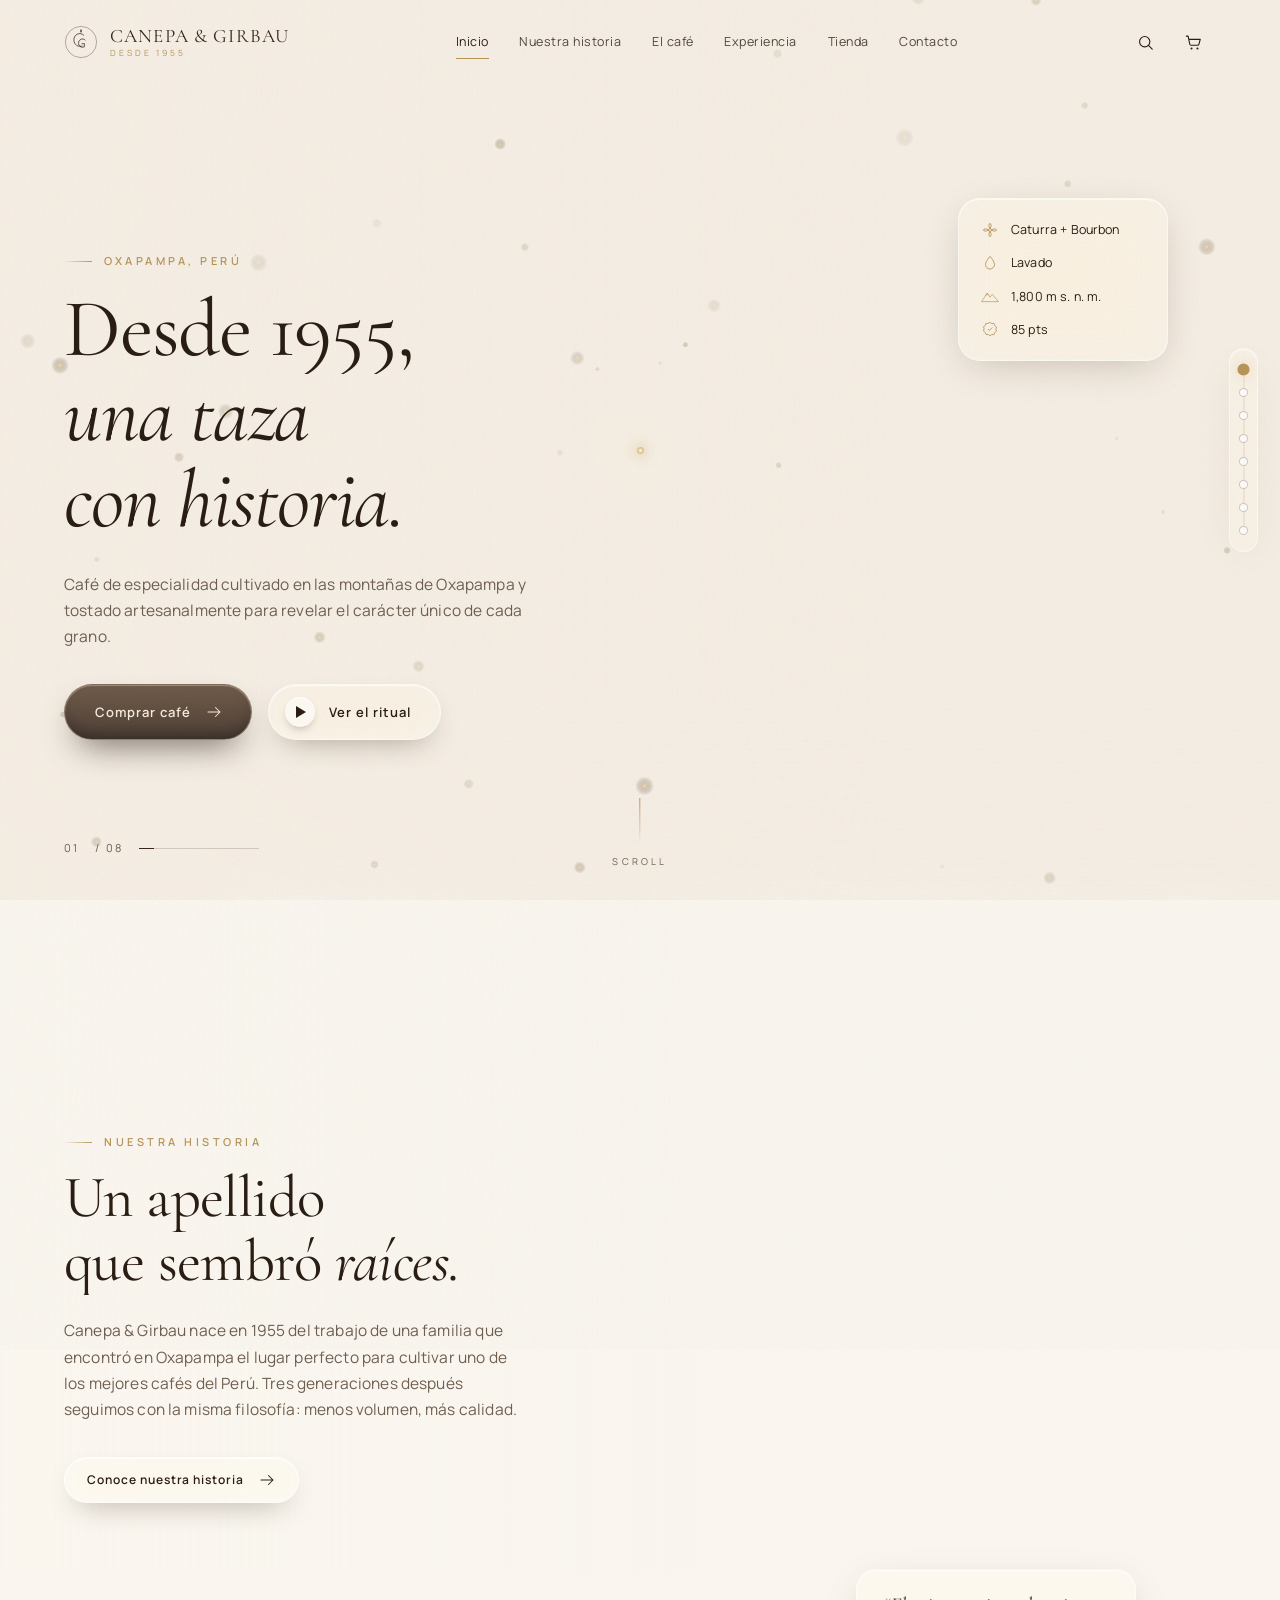
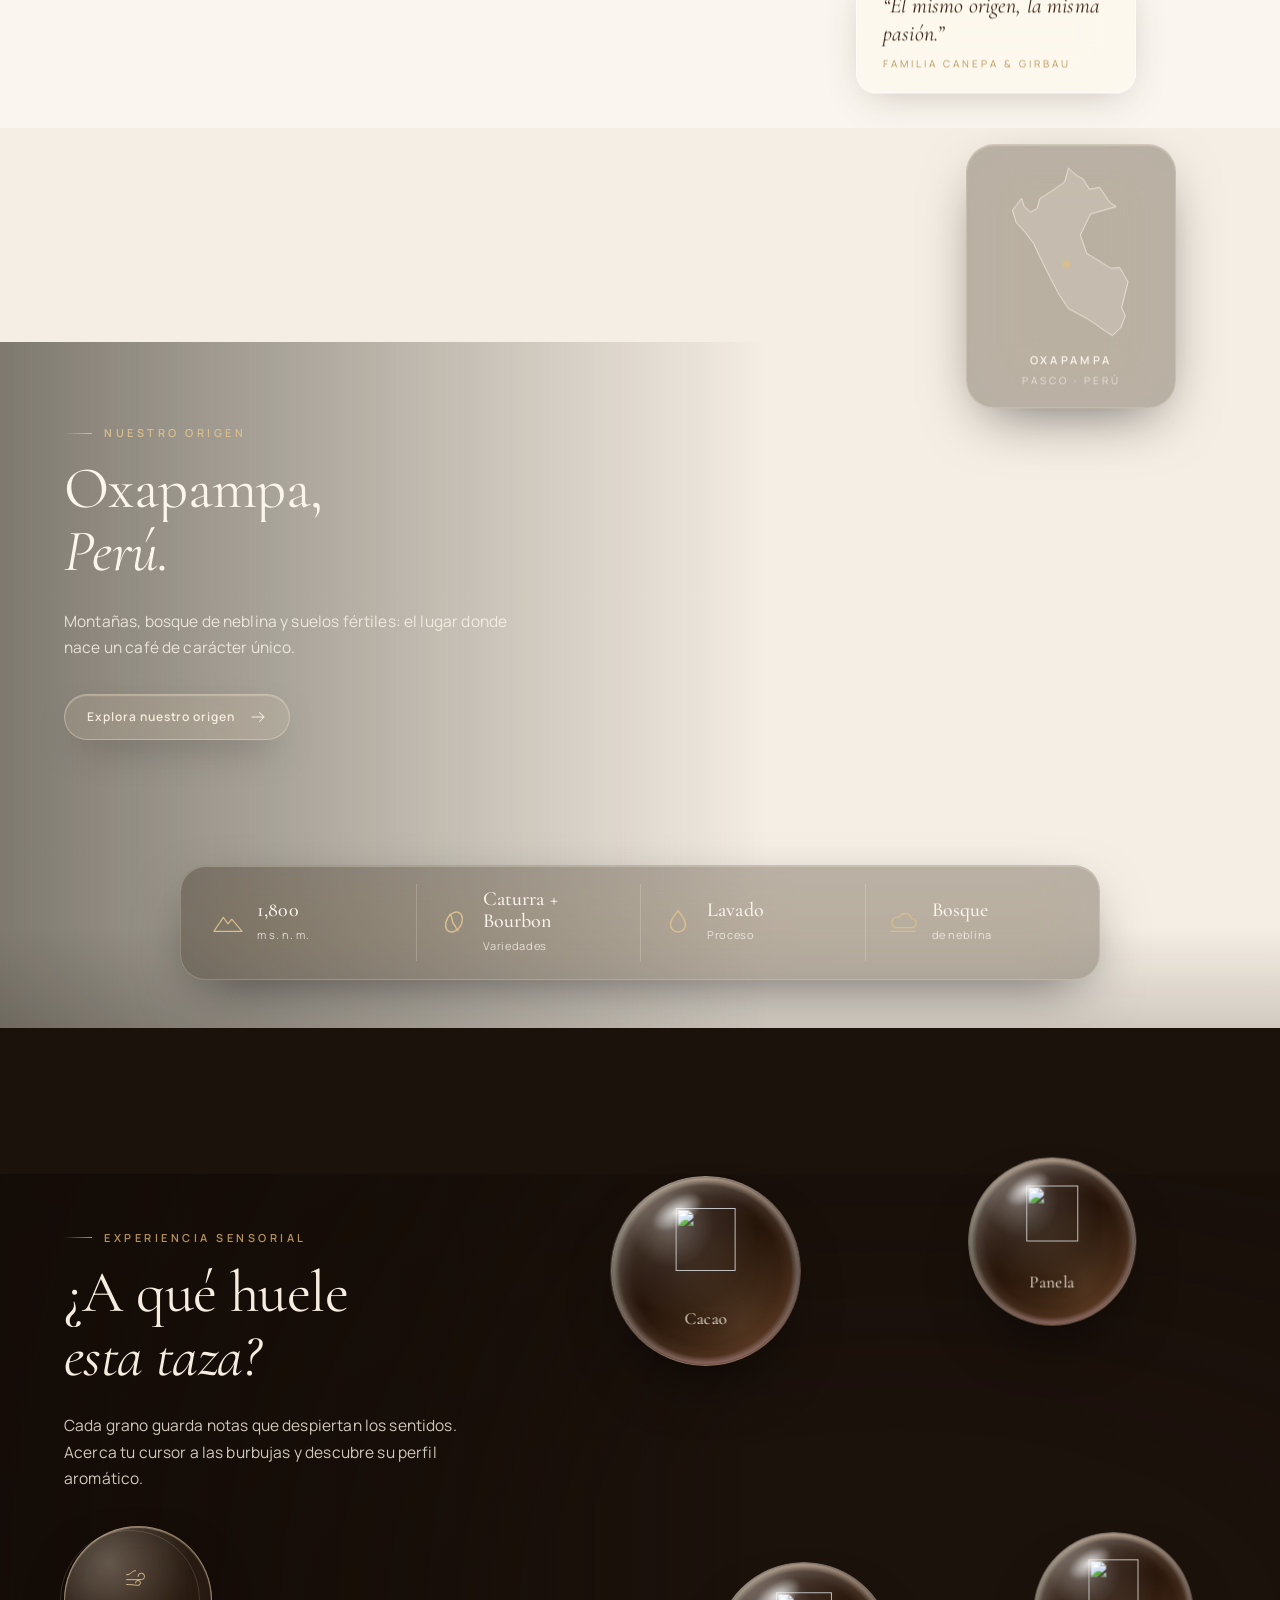
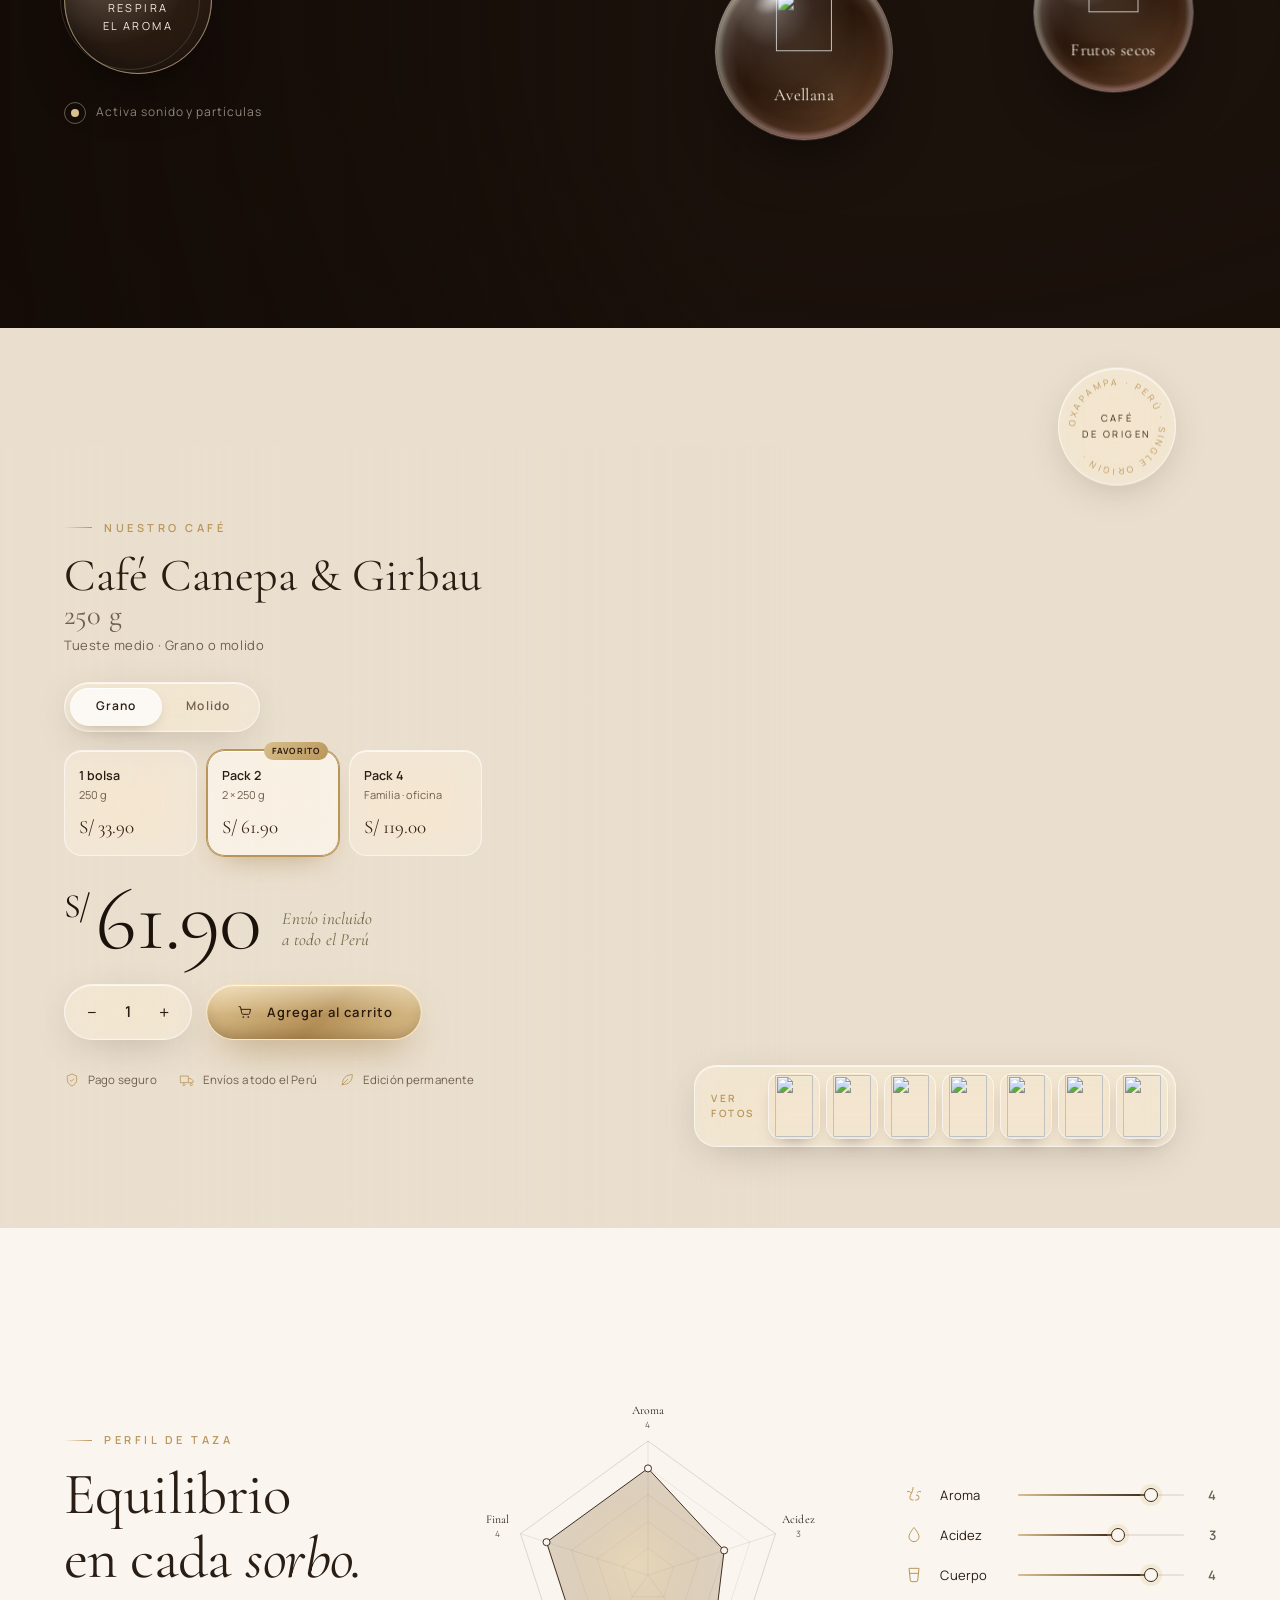
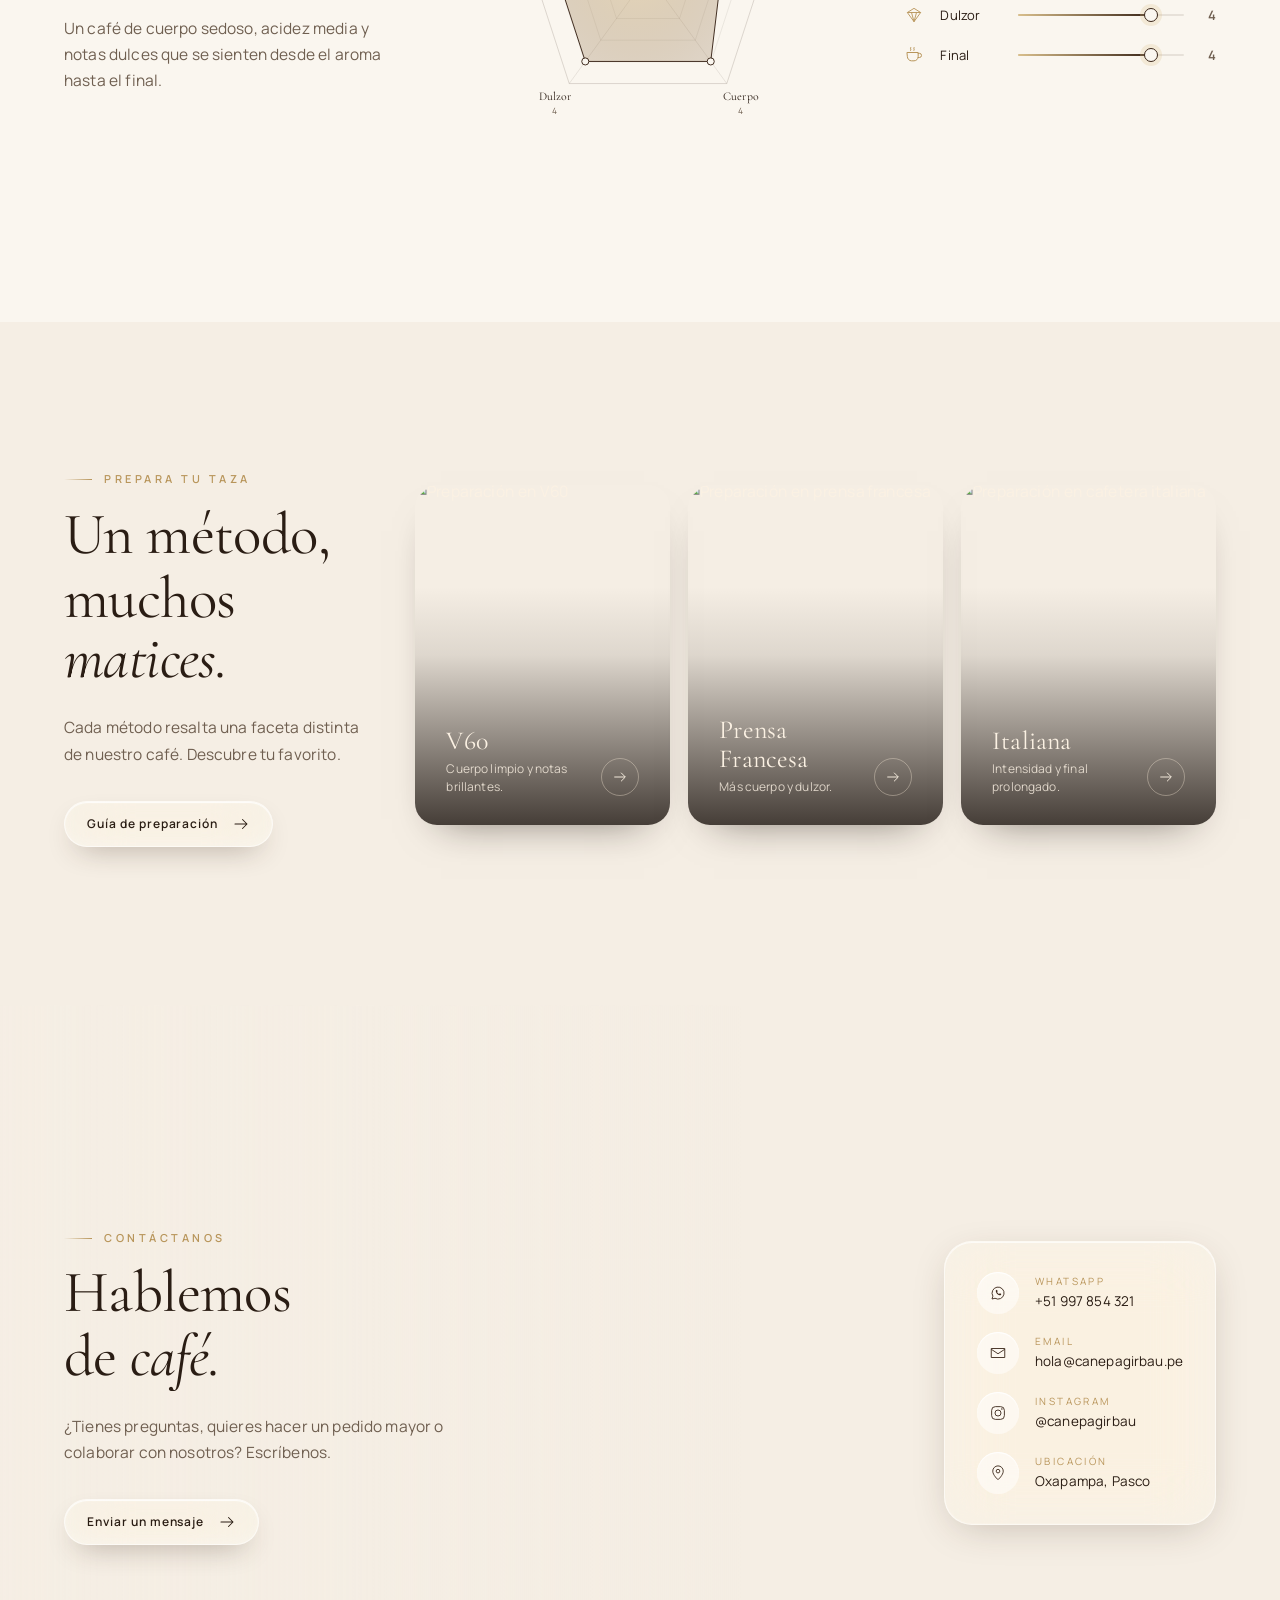
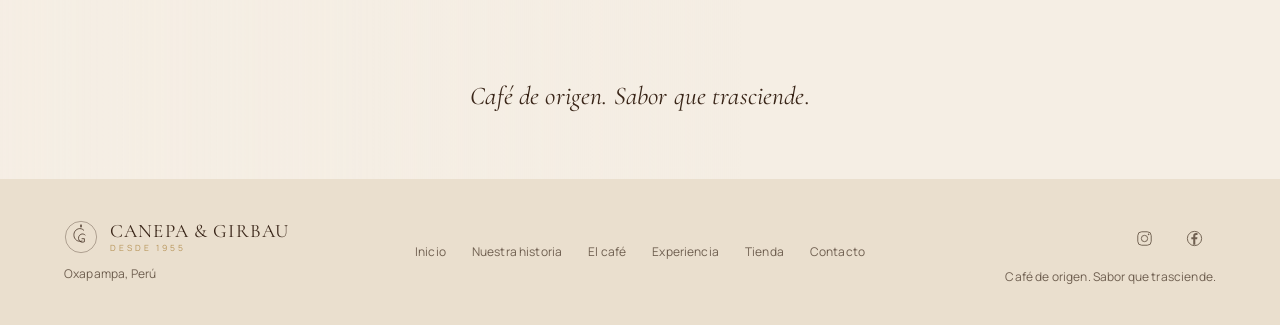
==== commit d22cabca: "Use real Canepa & Girbau product photography Hero and product scenes regenerated with the real bag p" ====
--- a/index.html
+++ b/index.html
@@ -96,8 +96,8 @@
     <section class="section hero" id="inicio" data-title="Inicio">
       <div class="section__media" data-parallax="0.28">
         <video data-video muted loop playsinline preload="auto" autoplay
-          poster="https://d8j0ntlcm91z4.cloudfront.net/user_3HOAya60ESGKoo8ZScocSUyzbLp/hf_20260930_205230_9744179c-e0d6-4965-a5a5-da509baf0356_min.webp"
-          src="https://d8j0ntlcm91z4.cloudfront.net/user_3HOAya60ESGKoo8ZScocSUyzbLp/hf_20260930_205340_891cdf69-832a-4d67-a4e8-40fa5aa8f16e.mp4"></video>
+          poster="https://d8j0ntlcm91z4.cloudfront.net/user_3HOAya60ESGKoo8ZScocSUyzbLp/hf_20260930_211038_46cdd5f3-1129-4d9f-9673-78e82c2d6ee0_min.webp"
+          src="https://d8j0ntlcm91z4.cloudfront.net/user_3HOAya60ESGKoo8ZScocSUyzbLp/hf_20260930_211159_d51fc363-f569-45ea-94de-cdfbb0c61519.mp4"></video>
       </div>
       <canvas class="fx-canvas" data-fx="hero"></canvas>
 
@@ -233,8 +233,11 @@
     <section class="section product" id="tienda" data-title="Tienda">
       <div class="section__media" data-parallax="0.12">
         <video data-video muted loop playsinline preload="metadata"
-          poster="https://d8j0ntlcm91z4.cloudfront.net/user_3HOAya60ESGKoo8ZScocSUyzbLp/hf_20260930_205230_51d19c06-d1aa-41ee-8694-193acb0a4dc0_min.webp"
-          src="https://d8j0ntlcm91z4.cloudfront.net/user_3HOAya60ESGKoo8ZScocSUyzbLp/hf_20260930_205350_7286bcf0-9db4-441e-8abf-6316d29c0590.mp4"></video>
+          poster="https://d8j0ntlcm91z4.cloudfront.net/user_3HOAya60ESGKoo8ZScocSUyzbLp/hf_20260930_211037_dcedb46a-0fa5-4777-aef1-7eb9c1bb0e41_min.webp"
+          src="https://d8j0ntlcm91z4.cloudfront.net/user_3HOAya60ESGKoo8ZScocSUyzbLp/hf_20260930_211158_5565aa7c-469a-4ee7-975a-af07df9aaafe.mp4"></video>
+        <video class="alt" data-video muted loop playsinline preload="none"
+          poster="https://d8j0ntlcm91z4.cloudfront.net/user_3HOAya60ESGKoo8ZScocSUyzbLp/hf_20260930_211037_d808f813-5d99-4bde-8628-ca6aa88636b5_min.webp"
+          src="https://d8j0ntlcm91z4.cloudfront.net/user_3HOAya60ESGKoo8ZScocSUyzbLp/hf_20260930_211158_2494cdaf-00c5-4134-87da-eef976af1d62.mp4"></video>
       </div>
       <canvas class="fx-canvas" data-fx="dust"></canvas>
       <div class="section__content">
@@ -279,6 +282,16 @@
       <div class="origin-badge glass" data-parallax="-0.2" aria-hidden="true">
         <svg class="rot" viewBox="0 0 100 100"><defs><path id="circ" d="M50 50m-40 0a40 40 0 1 1 80 0a40 40 0 1 1-80 0"/></defs><text><textPath href="#circ">OXAPAMPA · PERÚ · SINGLE ORIGIN · </textPath></text></svg>
         <span>Café<br>de origen</span>
+      </div>
+      <div class="product-views glass" id="views" data-reveal data-delay="3">
+        <span class="product-views__label">Ver<br>fotos</span>
+        <button class="view" data-full="https://d2ol7oe51mr4n9.cloudfront.net/user_3HOAya60ESGKoo8ZScocSUyzbLp/3cd4d46a-aab8-4675-9dd1-51400ce55df1.png" data-caption="Café en grano · Whole bean" data-sub="Etiqueta negra, 250 gr" aria-label="Ver foto: Café en grano · Whole bean"><img loading="lazy" alt="" src="https://d2ol7oe51mr4n9.cloudfront.net/user_3HOAya60ESGKoo8ZScocSUyzbLp/3cd4d46a-aab8-4675-9dd1-51400ce55df1.png"></button>
+        <button class="view" data-full="https://d2ol7oe51mr4n9.cloudfront.net/user_3HOAya60ESGKoo8ZScocSUyzbLp/aef4f230-b3d6-4401-a2e1-d4cf0f1d868f_resize.jpg" data-caption="Café molido · Ground coffee" data-sub="Etiqueta verde, 250 gr" aria-label="Ver foto: Café molido · Ground coffee"><img loading="lazy" alt="" src="https://d2ol7oe51mr4n9.cloudfront.net/user_3HOAya60ESGKoo8ZScocSUyzbLp/aef4f230-b3d6-4401-a2e1-d4cf0f1d868f_resize.jpg"></button>
+        <button class="view" data-full="https://d8j0ntlcm91z4.cloudfront.net/user_3HOAya60ESGKoo8ZScocSUyzbLp/hf_20260925_180452_c081cd02-0bf0-4ac7-8bff-8a8959d18e70.png" data-caption="Sobre grano recién tostado" data-sub="Tueste medio, Oxapampa" aria-label="Ver foto: Sobre grano recién tostado"><img loading="lazy" alt="" src="https://d8j0ntlcm91z4.cloudfront.net/user_3HOAya60ESGKoo8ZScocSUyzbLp/hf_20260925_180452_c081cd02-0bf0-4ac7-8bff-8a8959d18e70_min.webp"></button>
+        <button class="view" data-full="https://d8j0ntlcm91z4.cloudfront.net/user_3HOAya60ESGKoo8ZScocSUyzbLp/hf_20260925_192045_97c7c3de-a4c8-4872-b18f-18456984fc49.png" data-caption="En su origen" data-sub="Bosque de neblina, 1,800 m s. n. m." aria-label="Ver foto: En su origen"><img loading="lazy" alt="" src="https://d8j0ntlcm91z4.cloudfront.net/user_3HOAya60ESGKoo8ZScocSUyzbLp/hf_20260925_192045_97c7c3de-a4c8-4872-b18f-18456984fc49_min.webp"></button>
+        <button class="view" data-full="https://d8j0ntlcm91z4.cloudfront.net/user_3HOAya60ESGKoo8ZScocSUyzbLp/hf_20260925_191804_572d99f8-b7e7-4218-83f1-96a1fdbb7ea3.png" data-caption="Ritual de tarde" data-sub="Mármol, luz lateral y silencio" aria-label="Ver foto: Ritual de tarde"><img loading="lazy" alt="" src="https://d8j0ntlcm91z4.cloudfront.net/user_3HOAya60ESGKoo8ZScocSUyzbLp/hf_20260925_191804_572d99f8-b7e7-4218-83f1-96a1fdbb7ea3_min.webp"></button>
+        <button class="view" data-full="https://d8j0ntlcm91z4.cloudfront.net/user_3HOAya60ESGKoo8ZScocSUyzbLp/hf_20260925_174440_1894409f-892d-4fbb-b066-89e7c40105c5.png" data-caption="Molido para tu cafetera" data-sub="Listo para V60, prensa o italiana" aria-label="Ver foto: Molido para tu cafetera"><img loading="lazy" alt="" src="https://d8j0ntlcm91z4.cloudfront.net/user_3HOAya60ESGKoo8ZScocSUyzbLp/hf_20260925_174440_1894409f-892d-4fbb-b066-89e7c40105c5_min.webp"></button>
+        <button class="view" data-full="https://d8j0ntlcm91z4.cloudfront.net/user_3HOAya60ESGKoo8ZScocSUyzbLp/hf_20260925_192652_3d820689-b420-419e-8bce-5c29f13ad883.png" data-caption="Suspendido en el aroma" data-sub="Edición permanente" aria-label="Ver foto: Suspendido en el aroma"><img loading="lazy" alt="" src="https://d8j0ntlcm91z4.cloudfront.net/user_3HOAya60ESGKoo8ZScocSUyzbLp/hf_20260925_192652_3d820689-b420-419e-8bce-5c29f13ad883_min.webp"></button>
       </div>
     </section>
 
@@ -401,6 +414,19 @@
     </div>
   </div>
 
+  <!-- Galería del producto (fotos reales) -->
+  <div class="lightbox" id="lightbox" role="dialog" aria-modal="true" aria-label="Fotos del producto">
+    <figure class="lightbox__stage">
+      <img class="lightbox__img" alt="">
+      <img class="lightbox__img" alt="">
+      <figcaption class="lightbox__cap glass glass--dark"><span class="lightbox__count"></span><b></b><small></small></figcaption>
+    </figure>
+    <button class="lightbox__nav lightbox__nav--prev glass glass--dark" aria-label="Anterior"><svg><use href="#i-arrow"/></svg></button>
+    <button class="lightbox__nav lightbox__nav--next glass glass--dark" aria-label="Siguiente"><svg><use href="#i-arrow"/></svg></button>
+    <button class="modal__close glass glass--dark" id="lightboxClose" aria-label="Cerrar"><svg><use href="#i-close"/></svg></button>
+    <div class="lightbox__thumbs"></div>
+  </div>
+
   <div class="toast glass" id="toast" role="status"><i></i><span></span></div>
 
   <script src="https://unpkg.com/lenis@1.1.13/dist/lenis.min.js" defer></script>
--- a/styles.css
+++ b/styles.css
@@ -682,6 +682,63 @@
 .origin-badge svg.rot text { font-size: 8.4px; letter-spacing: 0.32em; fill: var(--gold); }
 @keyframes spin { to { transform: rotate(360deg); } }
 
+/* Product photo rail (user's real product photography) */
+.product-views {
+  position: absolute; z-index: 4; right: calc(var(--gutter) + 40px); bottom: 9%;
+  display: flex; align-items: center; gap: 8px; padding: 8px 8px 8px 16px; border-radius: 22px;
+}
+.product-views__label { font-size: 10px; font-weight: 600; letter-spacing: 0.26em; line-height: 1.5; text-transform: uppercase; color: var(--gold); margin-right: 6px; }
+.view {
+  position: relative; width: 50px; height: 64px; border-radius: 12px; overflow: hidden; flex: none;
+  box-shadow: 0 0 0 1px rgba(255, 255, 255, 0.7), 0 8px 18px -10px rgba(58, 38, 25, 0.6);
+  transition: transform 0.5s var(--ease), box-shadow 0.5s;
+}
+.view img { width: 100%; height: 100%; object-fit: cover; transition: transform 0.9s var(--ease); }
+.view::after { content: ""; position: absolute; inset: 0; background: linear-gradient(160deg, rgba(255,255,255,.35), transparent 45%); opacity: 0; transition: opacity .5s; }
+.view:hover { transform: translateY(-4px); box-shadow: 0 0 0 1px var(--gold), 0 14px 26px -12px rgba(150, 110, 50, 0.7); }
+.view:hover img { transform: scale(1.12); }
+.view:hover::after { opacity: 1; }
+
+/* Product background: crossfade grano ↔ molido */
+.product .section__media video { transition: opacity 1.2s var(--ease); }
+.product .section__media video.alt { opacity: 0; }
+.product.is-molido .section__media video.alt { opacity: 1; }
+.product.is-molido .section__media video:not(.alt) { opacity: 0; }
+
+/* Lightbox */
+.lightbox {
+  position: fixed; inset: 0; z-index: 160; display: grid; place-items: center;
+  padding: 64px 90px 176px;
+  background: radial-gradient(ellipse at 50% 40%, rgba(58, 38, 25, 0.55), rgba(20, 12, 7, 0.88));
+  -webkit-backdrop-filter: blur(22px) saturate(140%); backdrop-filter: blur(22px) saturate(140%);
+  opacity: 0; visibility: hidden; transition: opacity 0.7s var(--ease), visibility 0.7s;
+}
+.lightbox.is-open { opacity: 1; visibility: visible; }
+.lightbox__stage { position: relative; margin: 0; width: min(1100px, 100%); height: 100%; }
+.lightbox__img {
+  position: absolute; inset: 0; width: 100%; height: 100%; object-fit: contain;
+  opacity: 0; transform: scale(0.97); filter: drop-shadow(0 40px 60px rgba(0,0,0,.55));
+  transition: opacity 0.9s var(--ease), transform 1.2s var(--ease);
+}
+.lightbox__img.is-on { opacity: 1; transform: none; }
+.lightbox__cap {
+  position: absolute; left: 50%; bottom: -18px; transform: translate(-50%, 100%);
+  display: flex; align-items: baseline; gap: 14px; white-space: nowrap;
+  padding: 12px 22px; border-radius: 999px; color: #f6ecdf;
+}
+.lightbox__cap b { font-family: var(--serif); font-weight: 400; font-size: 20px; }
+.lightbox__cap small { font-size: 11.5px; opacity: 0.7; }
+.lightbox__count { font-size: 10px; letter-spacing: 0.26em; color: var(--gold-soft); }
+.lightbox__nav { position: absolute; top: 50%; width: 54px; height: 54px; margin-top: -27px; border-radius: 50%; display: grid; place-items: center; color: #f6ecdf; transition: transform .5s var(--ease), background .4s; }
+.lightbox__nav svg { width: 18px; height: 18px; }
+.lightbox__nav--prev { left: 24px; } .lightbox__nav--prev svg { transform: rotate(180deg); }
+.lightbox__nav--next { right: 24px; }
+.lightbox__nav:hover { background: rgba(255, 236, 210, 0.2); transform: scale(1.06); }
+.lightbox__thumbs { position: absolute; left: 0; right: 0; bottom: 22px; display: flex; justify-content: center; gap: 8px; }
+.lightbox__thumbs button { width: 40px; height: 52px; border-radius: 10px; overflow: hidden; opacity: 0.45; transition: opacity .4s, transform .5s var(--ease); box-shadow: 0 0 0 1px rgba(255,236,210,.3); }
+.lightbox__thumbs button.is-on { opacity: 1; transform: translateY(-4px); box-shadow: 0 0 0 1px var(--gold-soft); }
+.lightbox__thumbs img { width: 100%; height: 100%; object-fit: cover; }
+
 /* ---------- 06 PERFIL DE TAZA ---------- */
 .profile { background: var(--ivory); padding: clamp(90px, 12vw, 150px) 0; }
 .profile__grid { display: grid; grid-template-columns: 1fr 1.25fr 0.95fr; gap: clamp(28px, 4vw, 70px); align-items: center; }
@@ -903,6 +960,13 @@
   .history .section__media, .contact .section__media, .sensory .section__media { overflow: hidden; }
   .product .section__media::after { background: linear-gradient(0deg, var(--beige) 0%, rgba(234, 223, 206, 0.2) 40%, transparent 60%); }
   .origin-badge { top: calc(var(--header-h) + 10px); right: 16px; width: 96px; height: 96px; font-size: 8px; }
+  .product-views { position: relative; right: auto; bottom: auto; margin: 26px var(--gutter) 0; overflow-x: auto; scrollbar-width: none; }
+  .product-views::-webkit-scrollbar { display: none; }
+  .lightbox { padding: 64px 12px 232px; }
+  .lightbox__nav { top: auto; bottom: 150px; margin: 0; width: 46px; height: 46px; }
+  .lightbox__nav--prev { left: 16px; } .lightbox__nav--next { right: 16px; }
+  .lightbox__cap { flex-direction: column; align-items: center; gap: 2px; border-radius: 20px; padding: 10px 18px; white-space: normal; text-align: center; width: max-content; max-width: calc(100vw - 140px); }
+  .lightbox__cap b { font-size: 17px; }
   .packs { gap: 8px; }
   .pack { padding: 12px 10px 10px; }
   .pack em { font-size: 17px; }
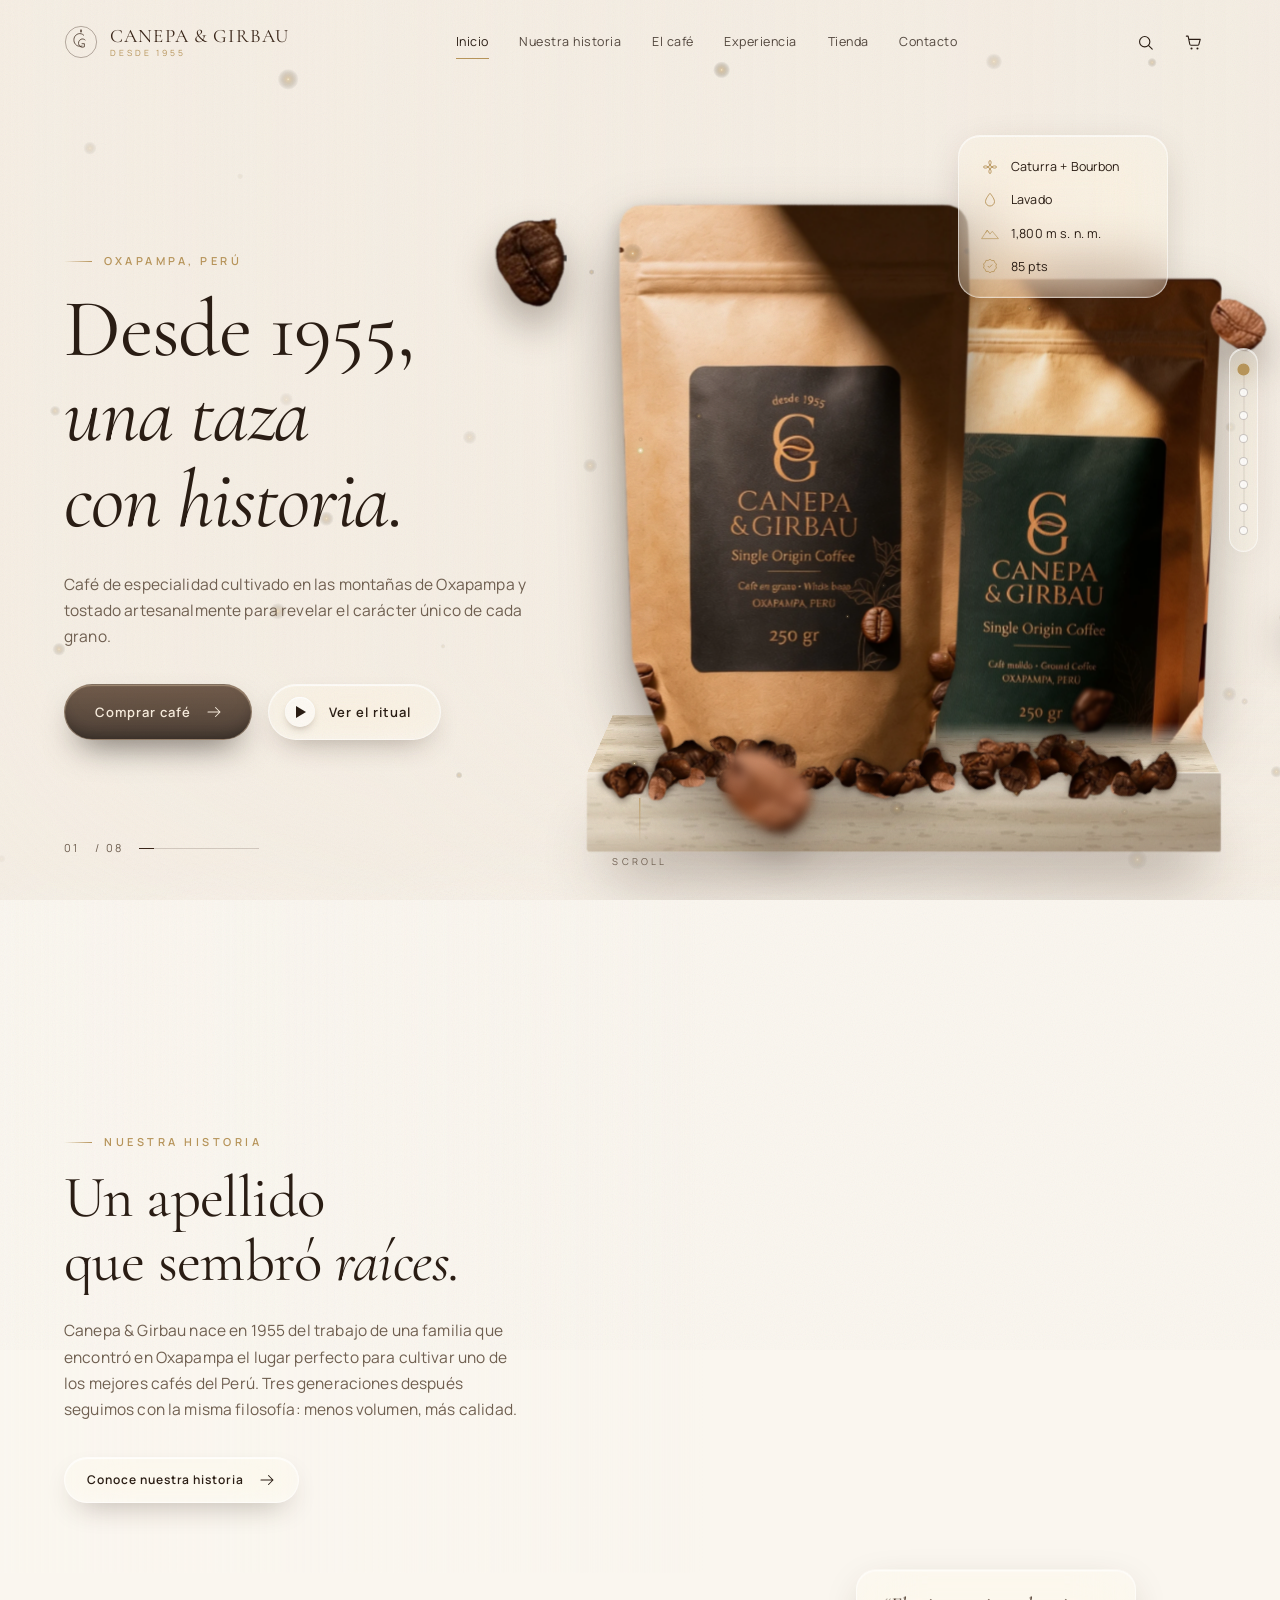
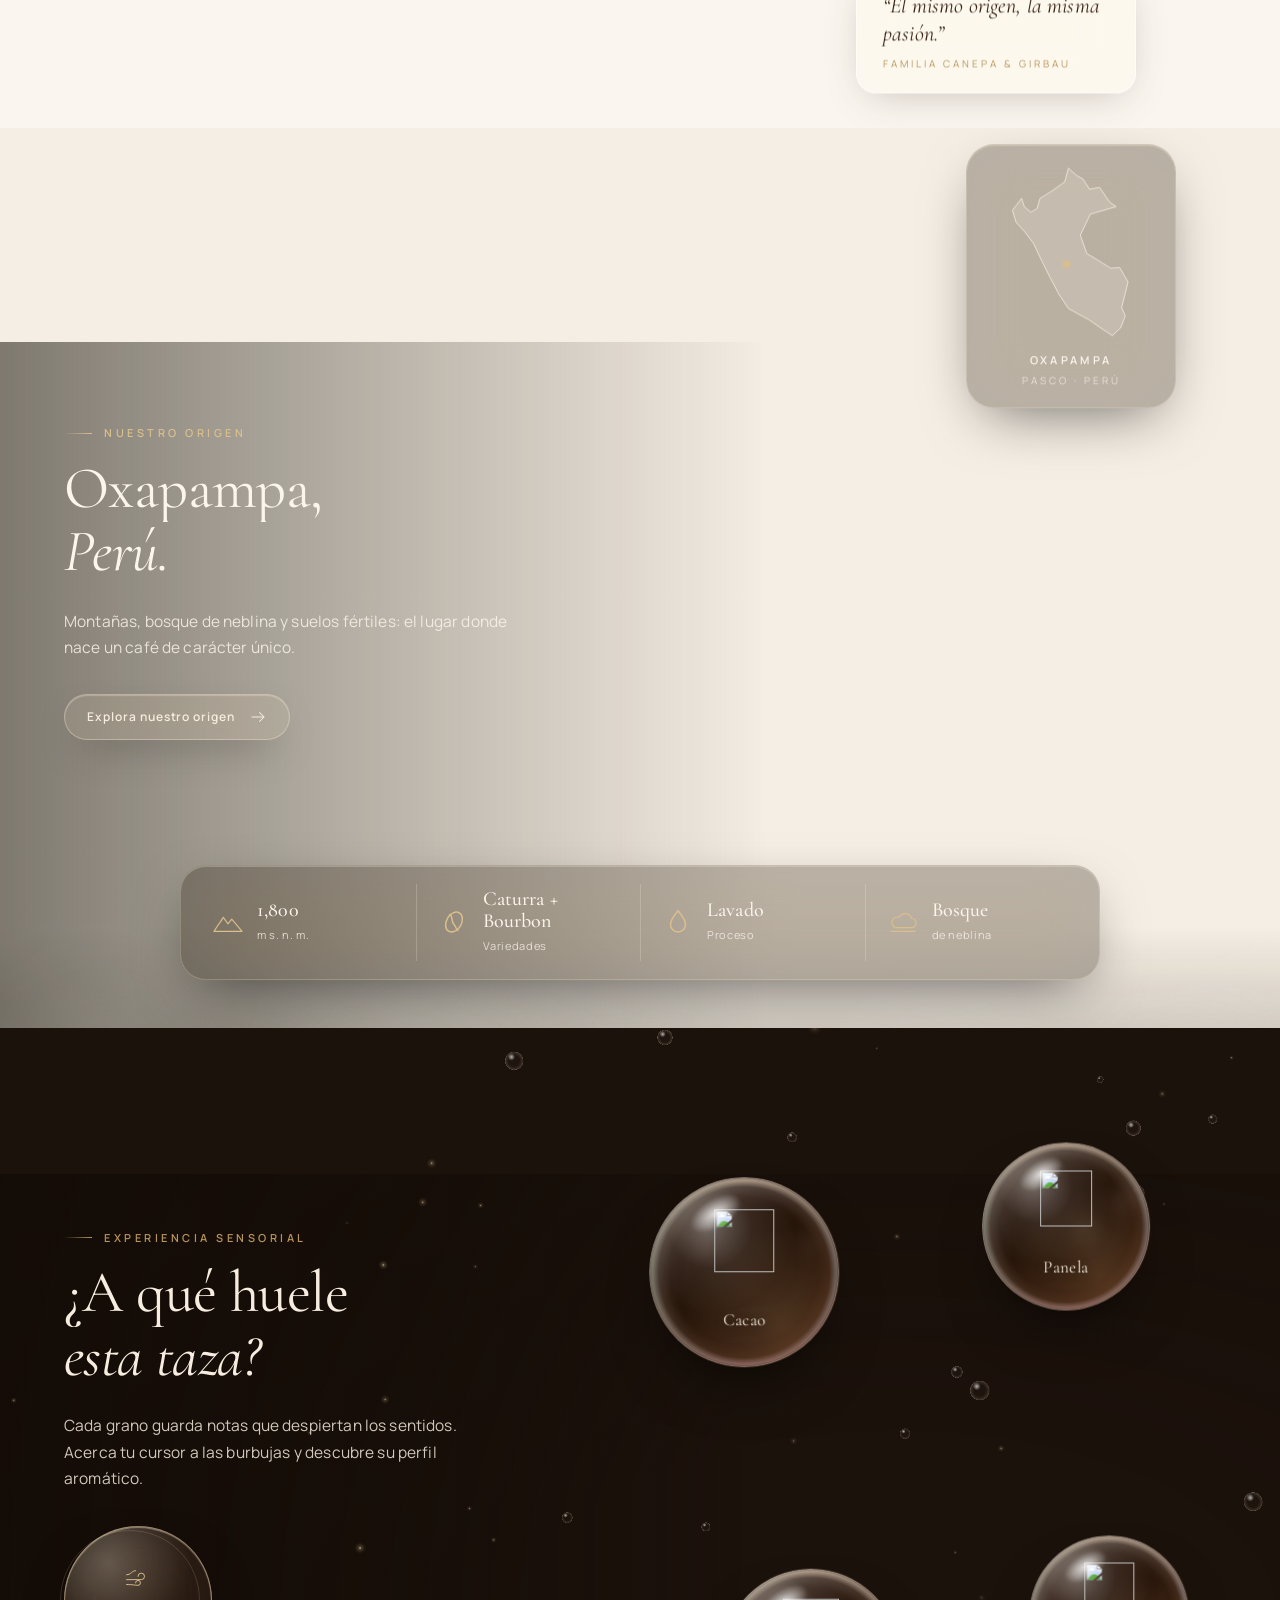
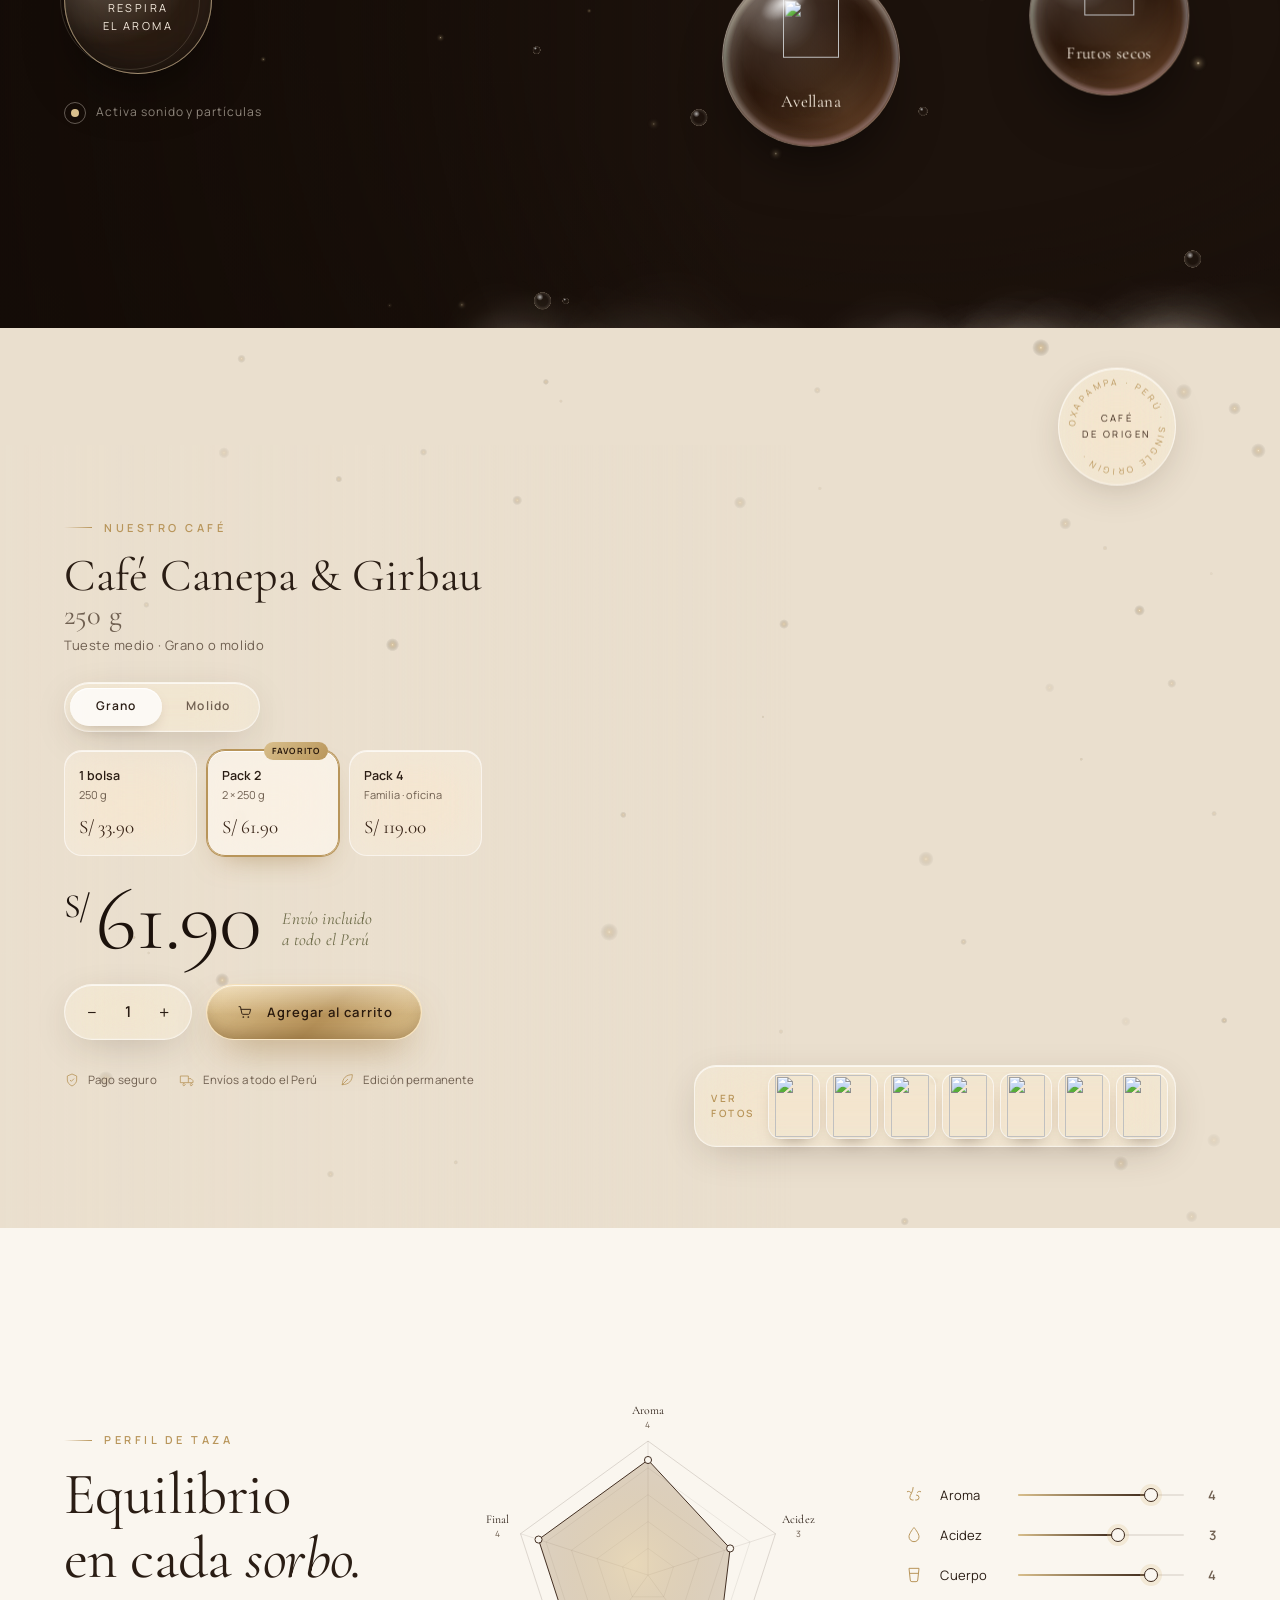
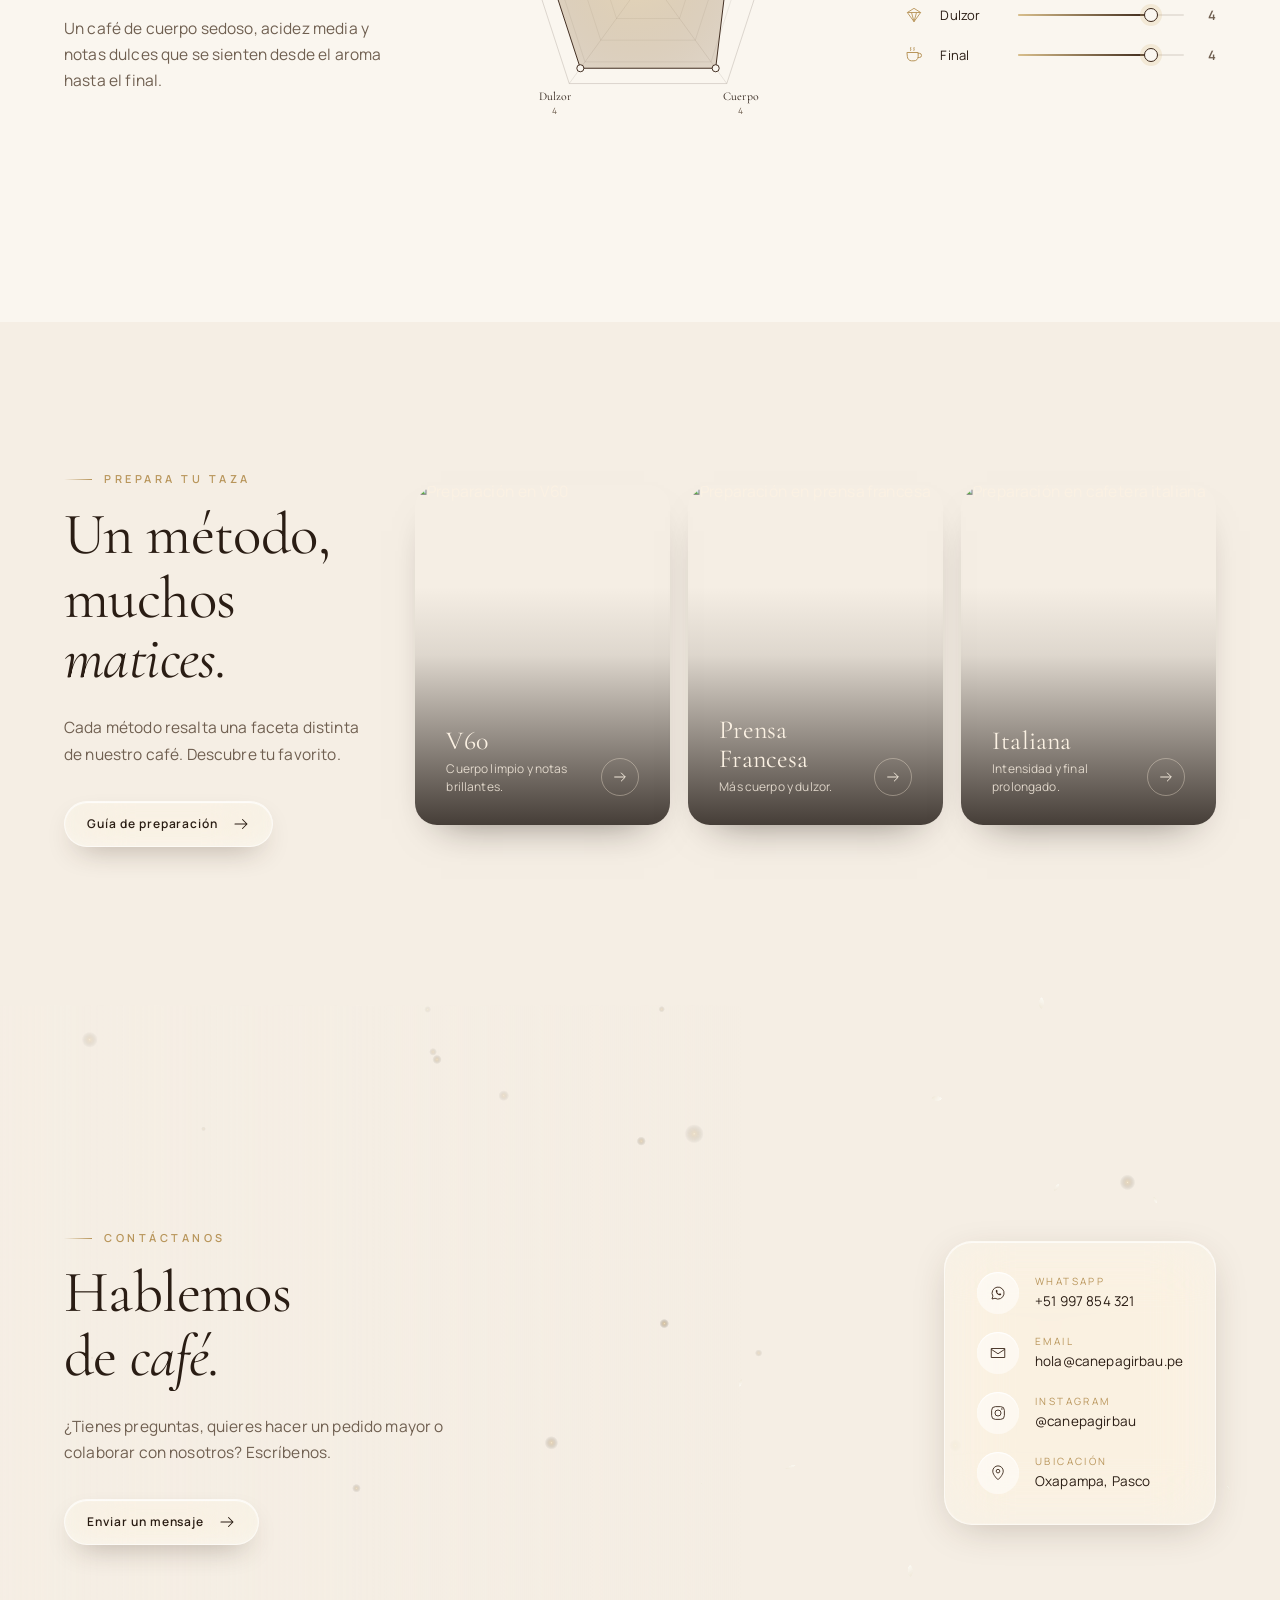
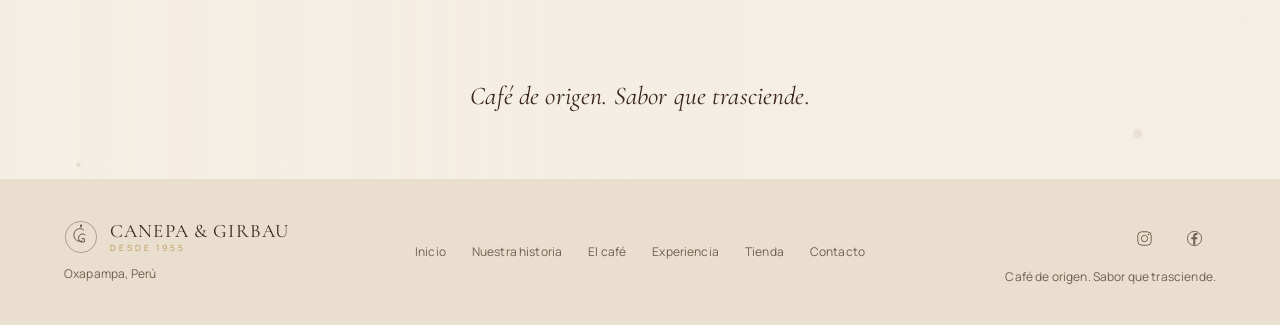
==== commit d4b9d335: "Layered 3D hero built from the real Canepa & Girbau bags Both packages are cut out of the brand phot" ====
--- a/index.html
+++ b/index.html
@@ -94,12 +94,37 @@
   <main>
     <!-- 01 HERO -->
     <section class="section hero" id="inicio" data-title="Inicio">
-      <div class="section__media" data-parallax="0.28">
+      <div class="section__media hero__plate" data-parallax="0.28">
         <video data-video muted loop playsinline preload="auto" autoplay
-          poster="https://d8j0ntlcm91z4.cloudfront.net/user_3HOAya60ESGKoo8ZScocSUyzbLp/hf_20260930_211038_46cdd5f3-1129-4d9f-9673-78e82c2d6ee0_min.webp"
-          src="https://d8j0ntlcm91z4.cloudfront.net/user_3HOAya60ESGKoo8ZScocSUyzbLp/hf_20260930_211159_d51fc363-f569-45ea-94de-cdfbb0c61519.mp4"></video>
-      </div>
-      <canvas class="fx-canvas" data-fx="hero"></canvas>
+          poster="https://d8j0ntlcm91z4.cloudfront.net/user_3HOAya60ESGKoo8ZScocSUyzbLp/hf_20260930_212547_ddc4c5ac-639c-469a-931d-3a51260e7640_min.webp"></video>
+      </div>
+
+      <!-- Layered 3D product stage: each layer moves at its own depth -->
+      <div class="hero-stage" id="heroStage" aria-hidden="true">
+        <div class="stage-rig" id="stageRig">
+          <div class="layer layer--glow" data-depth="0.15"></div>
+          <div class="layer layer--plinth" data-depth="0.4">
+            <div class="plinth">
+              <div class="plinth__top"></div>
+              <div class="plinth__front"></div>
+              <span class="plinth__shadow plinth__shadow--molido"></span>
+              <span class="plinth__shadow plinth__shadow--grano"></span>
+            </div>
+          </div>
+          <div class="layer layer--molido" data-depth="0.55">
+            <div class="bag bag--molido"><img src="assets/hero/bag-molido.webp" alt=""><i class="bag__sheen"></i></div>
+          </div>
+          <div class="layer layer--grano" data-depth="0.8">
+            <div class="bag bag--grano"><img src="assets/hero/bag-grano.webp" alt=""><i class="bag__sheen"></i></div>
+          </div>
+          <div class="layer layer--mound" data-depth="0.95" id="beanMound"></div>
+          <div class="layer layer--leaves" data-depth="1.35">
+            <img src="https://d8j0ntlcm91z4.cloudfront.net/user_3HOAya60ESGKoo8ZScocSUyzbLp/hf_20260930_212547_e297d3f8-2961-4e76-adf8-a2d9bf667903.png" alt="">
+          </div>
+          <div class="layer layer--float" data-depth="1.6" id="beanFloat"></div>
+        </div>
+      </div>
+      <canvas class="fx-canvas hero__fx" data-fx="hero"></canvas>
 
       <div class="section__content hero__content">
         <div class="hero__copy" data-parallax="-0.12">
--- a/styles.css
+++ b/styles.css
@@ -423,7 +423,7 @@
 .hero__actions { display: flex; flex-wrap: wrap; gap: 16px; }
 
 .hero__spec {
-  position: absolute; z-index: 4; right: calc(var(--gutter) + 48px); top: 22%;
+  position: absolute; z-index: 4; right: calc(var(--gutter) + 48px); top: 15%;
   padding: 20px 22px; border-radius: 22px; min-width: 210px;
 }
 .spec-list { list-style: none; margin: 0; padding: 0; display: grid; gap: 12px; }
@@ -445,6 +445,123 @@
 .scroll-cue i { width: 1px; height: 46px; background: linear-gradient(var(--gold), transparent); position: relative; overflow: hidden; }
 .scroll-cue i::after { content: ""; position: absolute; left: 0; top: -40%; width: 100%; height: 40%; background: var(--coffee); animation: cue 2.4s var(--ease-soft) infinite; }
 @keyframes cue { to { top: 110%; } }
+
+/* ---------- HERO · layered 3D product stage ---------- */
+.hero .section__media::after {
+  background:
+    linear-gradient(90deg, rgba(245, 238, 228, 0.93) 0%, rgba(245, 238, 228, 0.72) 30%, rgba(245, 238, 228, 0.15) 58%, rgba(245, 238, 228, 0.05) 100%),
+    linear-gradient(0deg, rgba(245, 238, 228, 0.7) 0%, transparent 26%);
+}
+.hero-stage {
+  --mx: 0; --my: 0; --sp: 0; --h: min(100svh, 980px);
+  position: absolute; z-index: 2; top: 0; bottom: 0; right: 0;
+  width: 60%;
+  perspective: 1600px; perspective-origin: 50% 40%;
+  pointer-events: none;
+}
+.stage-rig {
+  position: absolute; inset: 0;
+  transform-style: preserve-3d;
+  transform: rotateY(calc(var(--mx) * 7deg)) rotateX(calc(var(--my) * -4deg));
+  will-change: transform;
+}
+.layer {
+  --d: 0;
+  position: absolute; inset: 0;
+  transform-style: preserve-3d;
+  transform:
+    translate3d(calc(var(--mx) * var(--d) * 26px), calc(var(--my) * var(--d) * 16px + var(--sp) * var(--d) * -90px), calc(var(--d) * 120px));
+  will-change: transform;
+}
+.layer--glow::before {
+  content: ""; position: absolute; left: 12%; right: 8%; top: 14%; bottom: 20%;
+  background: radial-gradient(closest-side, rgba(255, 236, 200, 0.75), rgba(255, 236, 200, 0) 70%);
+  filter: blur(10px);
+}
+
+/* travertine plinth: real 3D box (top + front faces) */
+.plinth {
+  position: absolute; left: 11%; right: 9%; bottom: 7%;
+  height: calc(var(--h) * 0.085);
+  transform-style: preserve-3d;
+}
+.plinth__front, .plinth__top {
+  position: absolute; left: 0; right: 0;
+  background: url("assets/hero/travertine.webp") center / 900px auto;
+}
+.plinth__front {
+  inset: 0; border-radius: 3px;
+  box-shadow: inset 0 18px 30px -18px rgba(255, 255, 255, 0.6), inset 0 -30px 40px -20px rgba(92, 64, 36, 0.35), 0 40px 60px -20px rgba(58, 38, 25, 0.45);
+}
+.plinth__front::after {
+  content: ""; position: absolute; inset: 0;
+  background: linear-gradient(90deg, rgba(255, 246, 230, 0.35), transparent 40%, rgba(58, 38, 25, 0.18));
+}
+.plinth__top {
+  bottom: 100%; height: calc(var(--h) * 0.16);
+  transform-origin: 50% 100%;
+  transform: rotateX(80deg);
+  background-size: 900px auto; filter: brightness(1.08);
+  box-shadow: inset 0 -2px 0 rgba(255, 255, 255, 0.7);
+}
+.plinth__shadow {
+  position: absolute; bottom: 100%; height: 26px; margin-bottom: -10px; border-radius: 50%;
+  background: radial-gradient(closest-side, rgba(40, 24, 12, 0.55), transparent);
+  filter: blur(4px); transform: translateZ(1px);
+  animation: shadowBreath 7s var(--ease-soft) infinite;
+}
+.plinth__shadow--grano { left: 8%; width: 46%; }
+.plinth__shadow--molido { left: 46%; width: 42%; opacity: 0.6; margin-bottom: 8px; animation-delay: -3s; }
+@keyframes shadowBreath { 50% { transform: translateZ(1px) scaleX(0.92); opacity: 0.45; } }
+
+/* bags */
+.bag {
+  position: absolute; bottom: calc(7% + var(--h) * 0.093);
+  transform-origin: 50% 100%;
+  animation: bagFloat 7s var(--ease-soft) infinite;
+}
+.bag img {
+  display: block; height: 100%; width: auto;
+  filter: drop-shadow(0 30px 30px rgba(40, 24, 12, 0.35)) drop-shadow(0 6px 8px rgba(40, 24, 12, 0.25));
+}
+.bag--grano { left: 16%; height: calc(var(--h) * 0.6); --rot: -3deg; }
+.bag--molido { left: 50%; height: calc(var(--h) * 0.5); --rot: 5deg; bottom: calc(7% + var(--h) * 0.118); animation-delay: -3.5s; }
+.bag--molido img { filter: drop-shadow(0 24px 26px rgba(40, 24, 12, 0.3)) saturate(0.92) brightness(0.97); }
+@keyframes bagFloat {
+  0%, 100% { transform: translateY(0) rotate(var(--rot)); }
+  50% { transform: translateY(-10px) rotate(calc(var(--rot) + 0.8deg)); }
+}
+/* moving light sweep over the kraft, masked to the bag silhouette */
+.bag__sheen {
+  position: absolute; inset: 0; pointer-events: none;
+  -webkit-mask: var(--bag-mask) center / contain no-repeat; mask: var(--bag-mask) center / contain no-repeat;
+  background: linear-gradient(105deg, transparent 35%, rgba(255, 244, 220, 0.4) 48%, transparent 60%) 0 0 / 300% 100%;
+  mix-blend-mode: soft-light;
+  animation: sheen 9s var(--ease-soft) infinite;
+}
+.bag--grano .bag__sheen { --bag-mask: url("assets/hero/bag-grano.webp"); }
+.bag--molido .bag__sheen { --bag-mask: url("assets/hero/bag-molido.webp"); animation-delay: -4s; }
+@keyframes sheen { 0% { background-position: 100% 0; } 60%, 100% { background-position: -50% 0; } }
+
+/* bean mound + floating beans (sprites cut from the brand photo) */
+.bean { position: absolute; display: block; will-change: transform; }
+.bean img { width: 100%; height: auto; display: block; }
+.layer--mound .bean img { filter: drop-shadow(0 3px 3px rgba(40, 24, 12, 0.45)); }
+.layer--float .bean { animation: beanDrift var(--dur, 9s) var(--ease-soft) infinite; animation-delay: var(--delay, 0s); }
+.layer--float .bean img { filter: blur(var(--blur, 0px)) drop-shadow(0 18px 18px rgba(40, 24, 12, 0.35)); }
+@keyframes beanDrift {
+  0%, 100% { transform: translate3d(0, 0, 0) rotate(var(--r0, 0deg)); }
+  50% { transform: translate3d(var(--dx, 10px), var(--dy, -22px), 0) rotate(var(--r1, 25deg)); }
+}
+
+/* foreground coffee branch, out of focus */
+.layer--leaves img {
+  position: absolute; left: -12%; bottom: -10%; width: 58%;
+  filter: blur(3px) brightness(0.92) saturate(0.9);
+  transform: rotate(-8deg);
+}
+.hero__fx { z-index: 3; }
+.hero .section__content, .hero__spec, .hero__meta, .scroll-cue { z-index: 4; }
 
 /* ---------- 02 HISTORIA ---------- */
 .history { min-height: 92vh; display: flex; align-items: center; background: var(--ivory); }
@@ -927,6 +1044,13 @@
   .hero__spec .spec-list { gap: 8px; }
   .hero__spec .spec-list li { font-size: 11px; }
   .hero__meta { display: none; }
+  .hero { flex-direction: column; justify-content: flex-end; padding-top: calc(var(--header-h) + 51svh); padding-bottom: 96px; }
+  .hero__content { padding-top: 0; }
+  .hero-stage { --h: 50svh; width: 100%; bottom: auto; height: 50svh; top: calc(var(--header-h) - 4px); }
+  .bag--grano { left: 8%; }
+  .bag--molido { left: 47%; }
+  .plinth { left: 4%; right: 4%; }
+  .layer--leaves, .hero__spec { display: none; }
   .scroll-cue { bottom: 20px; }
 
   .history { align-items: flex-end; padding: 50vh 0 60px; }
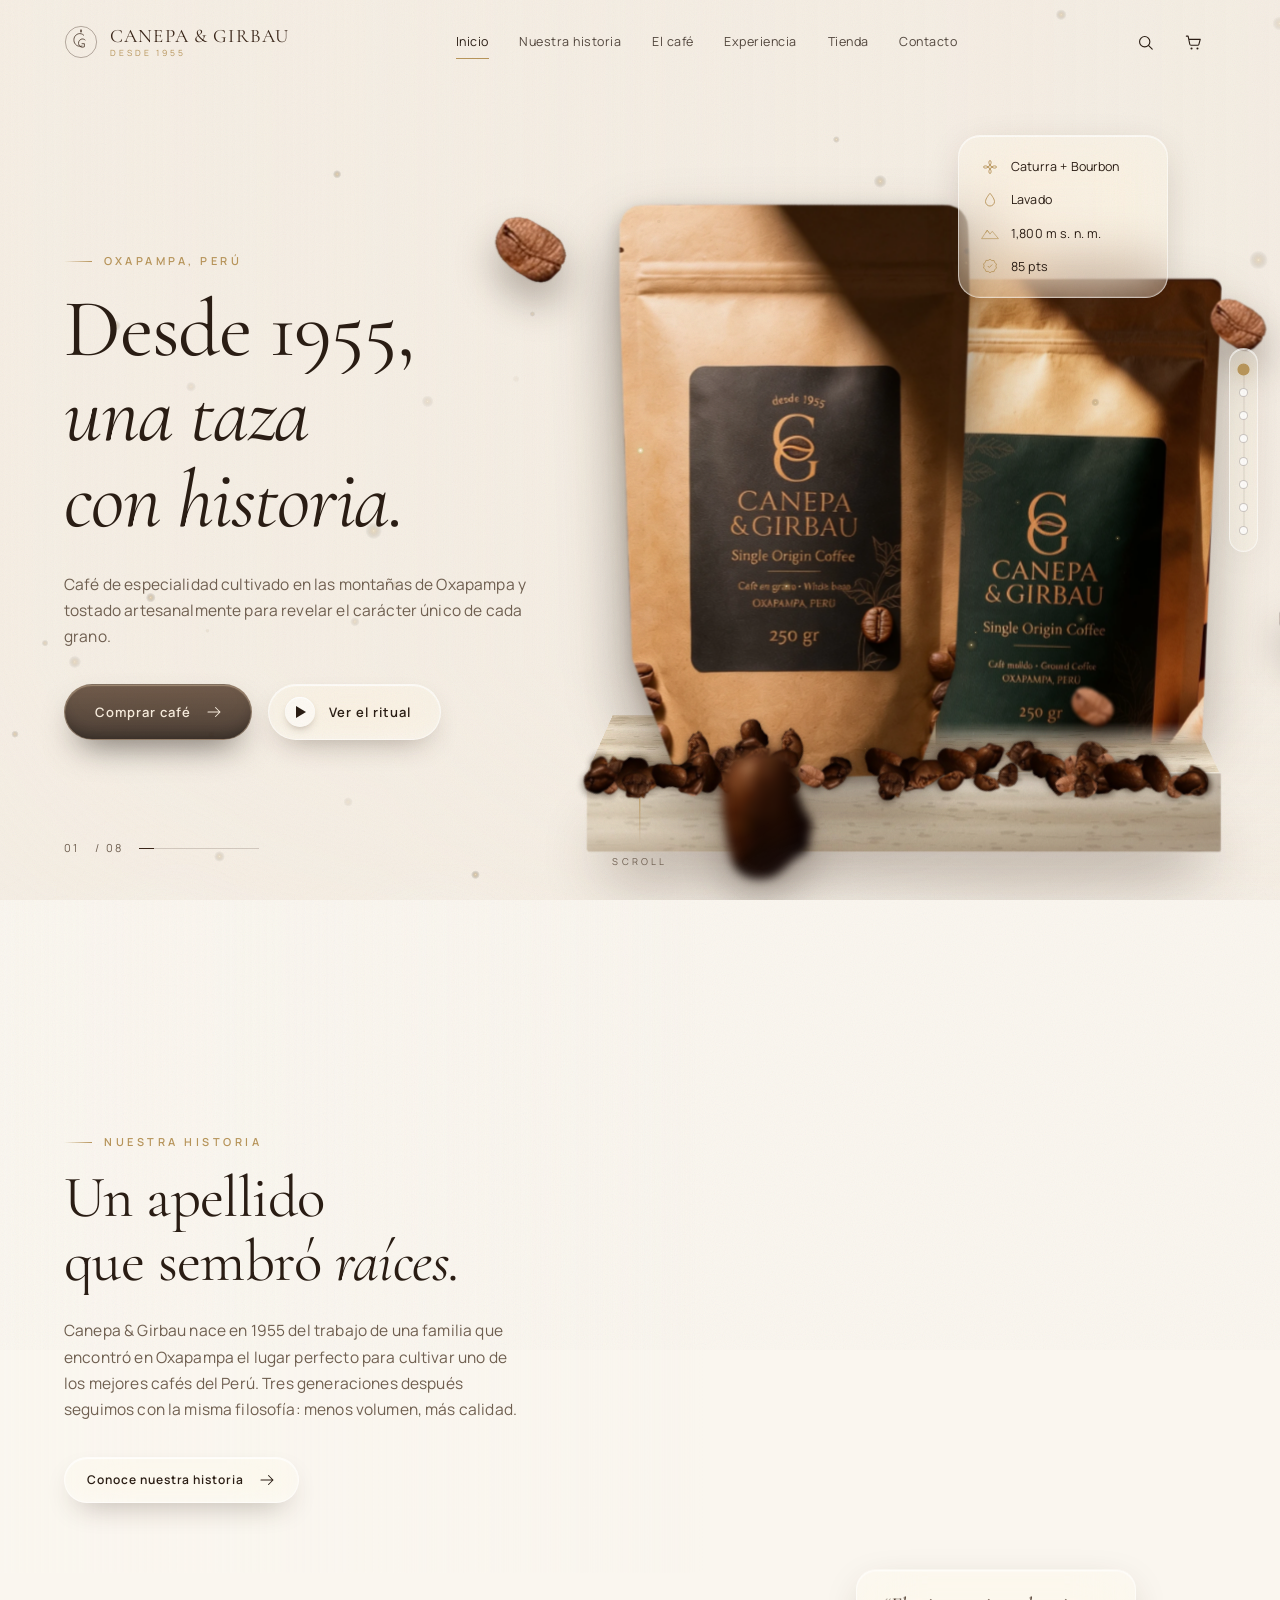
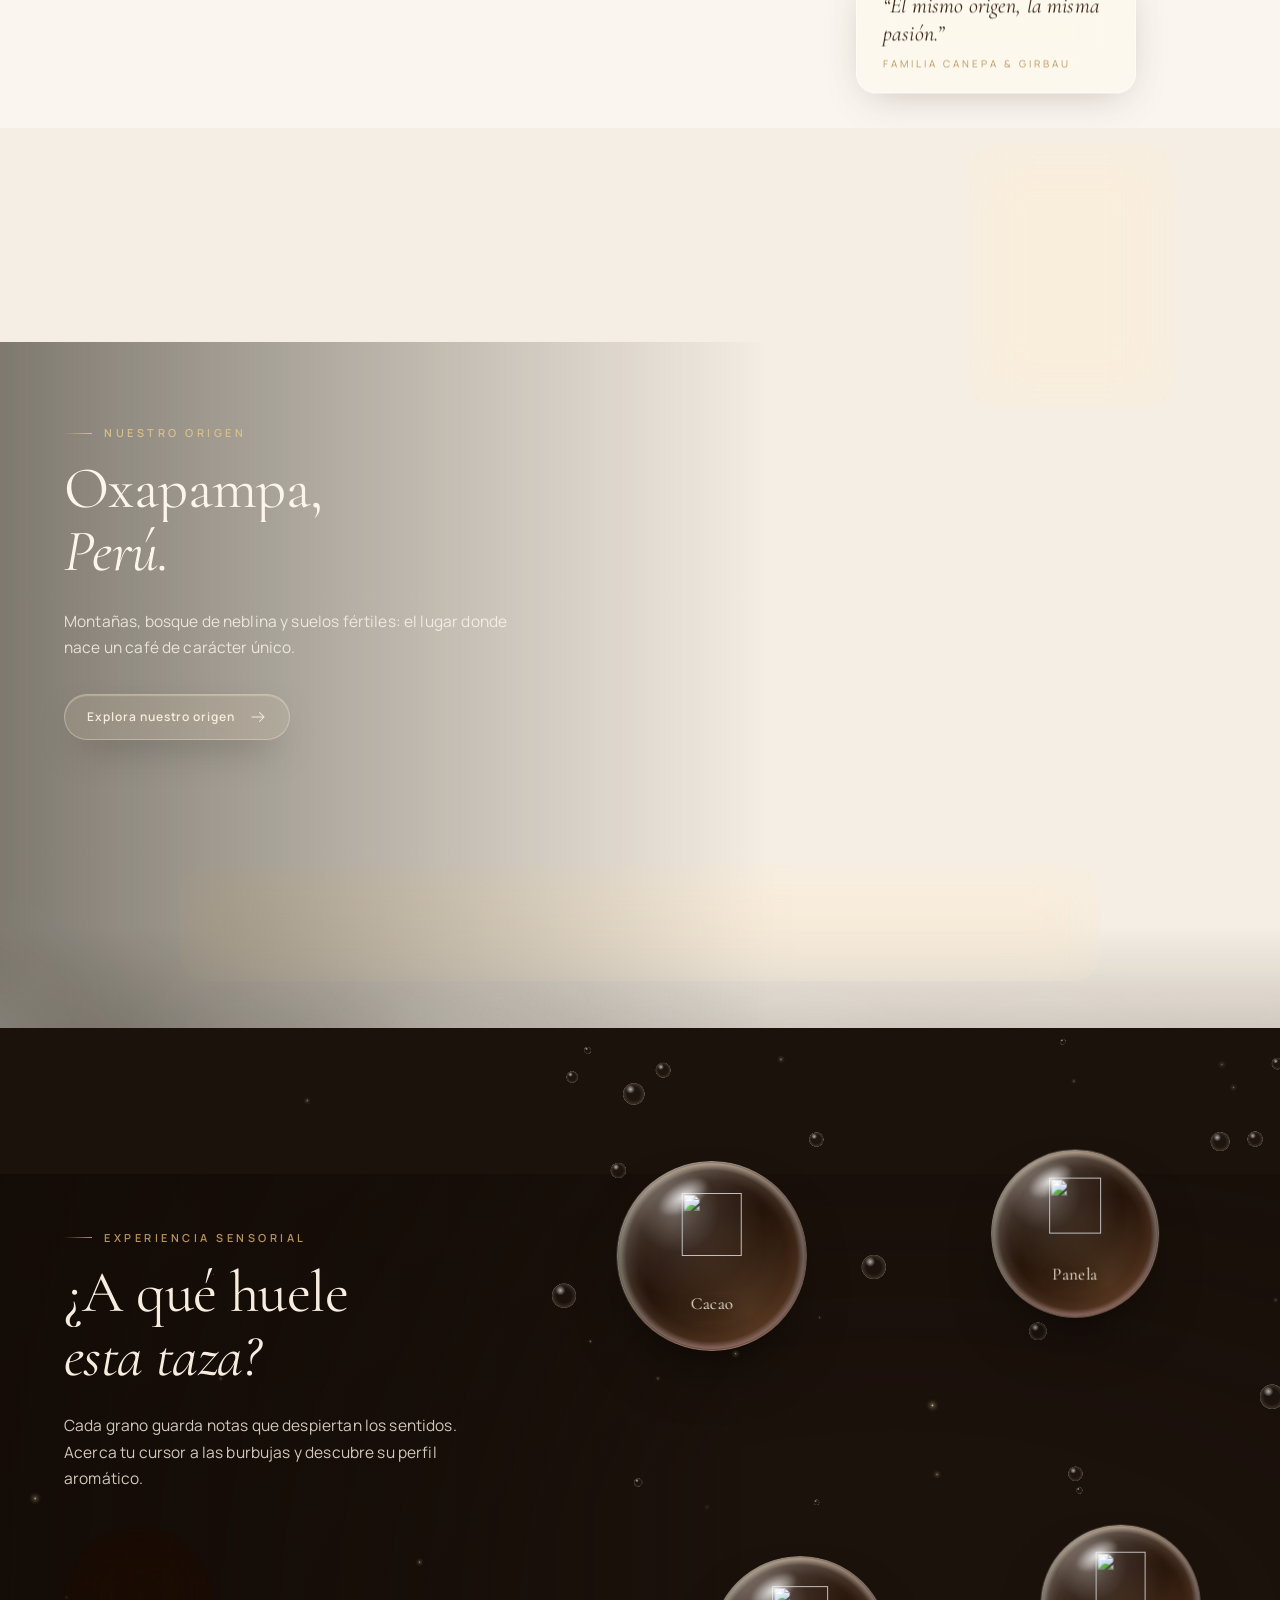
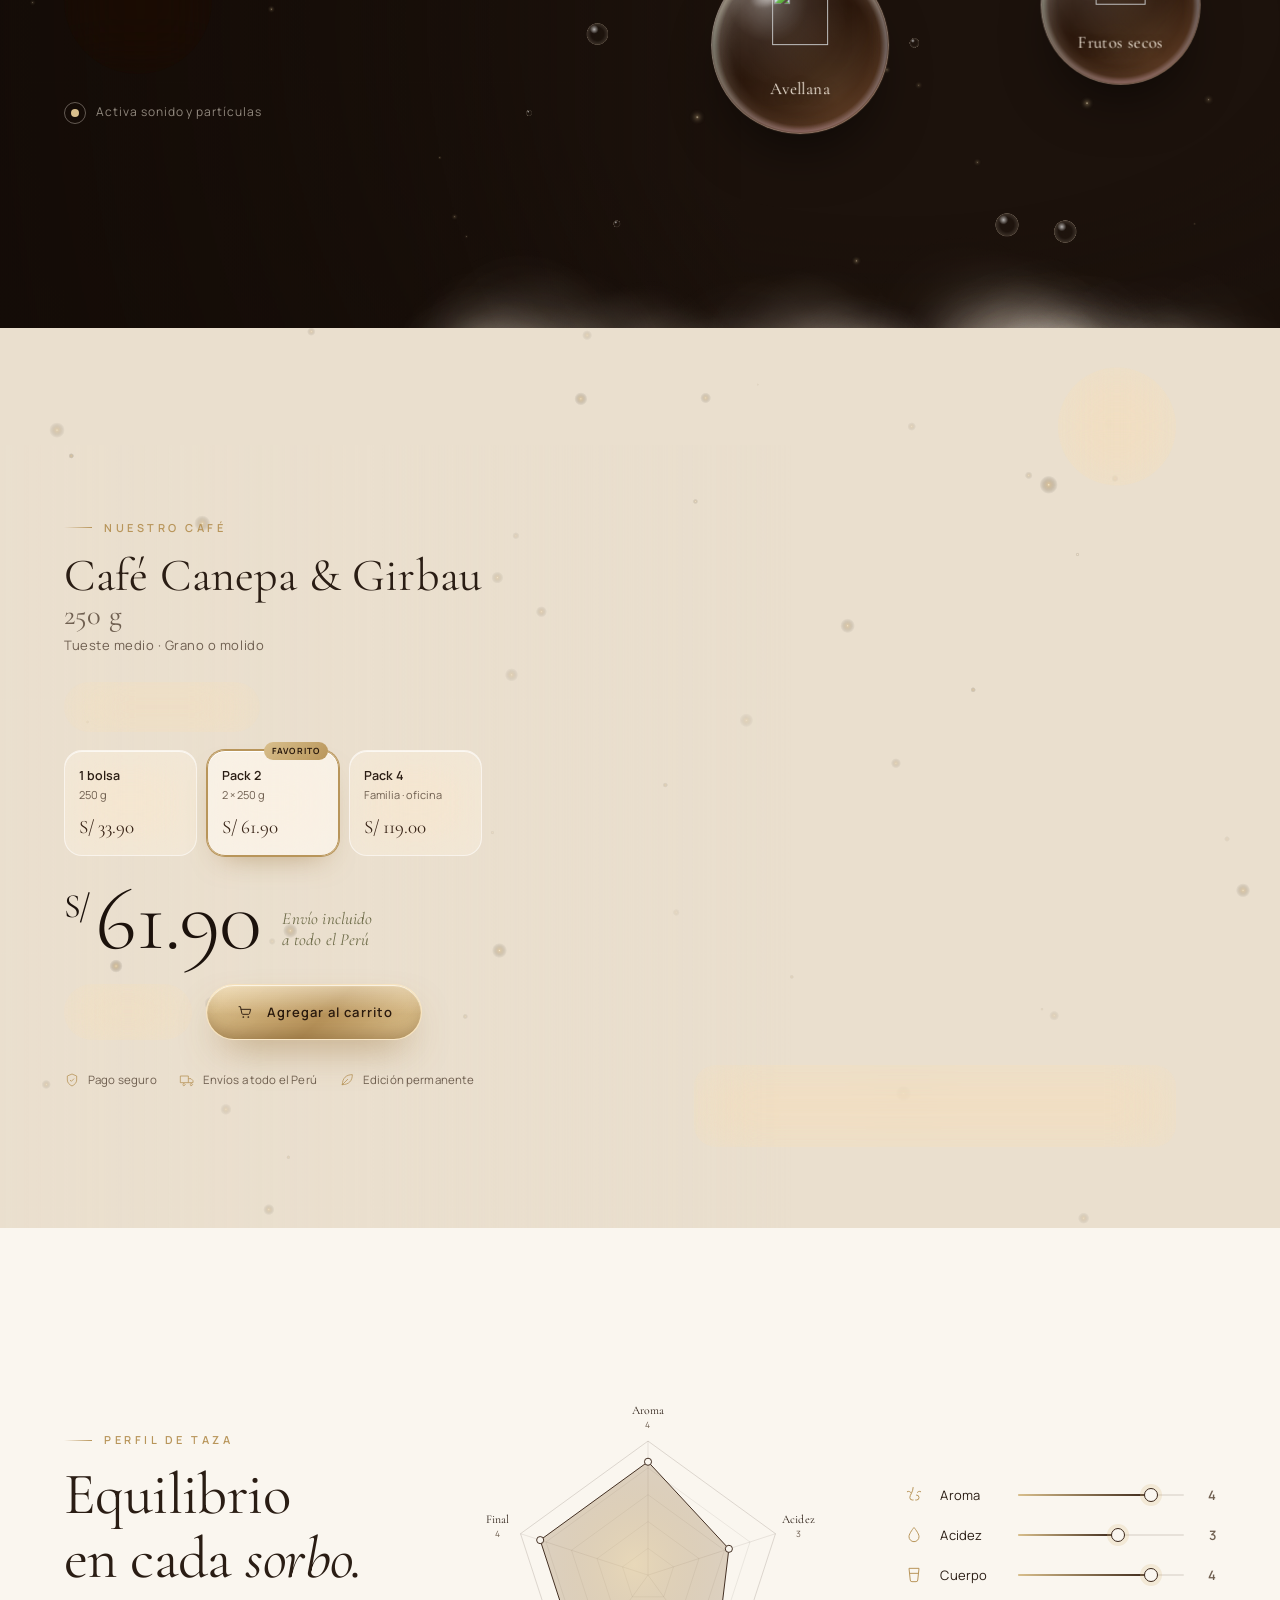
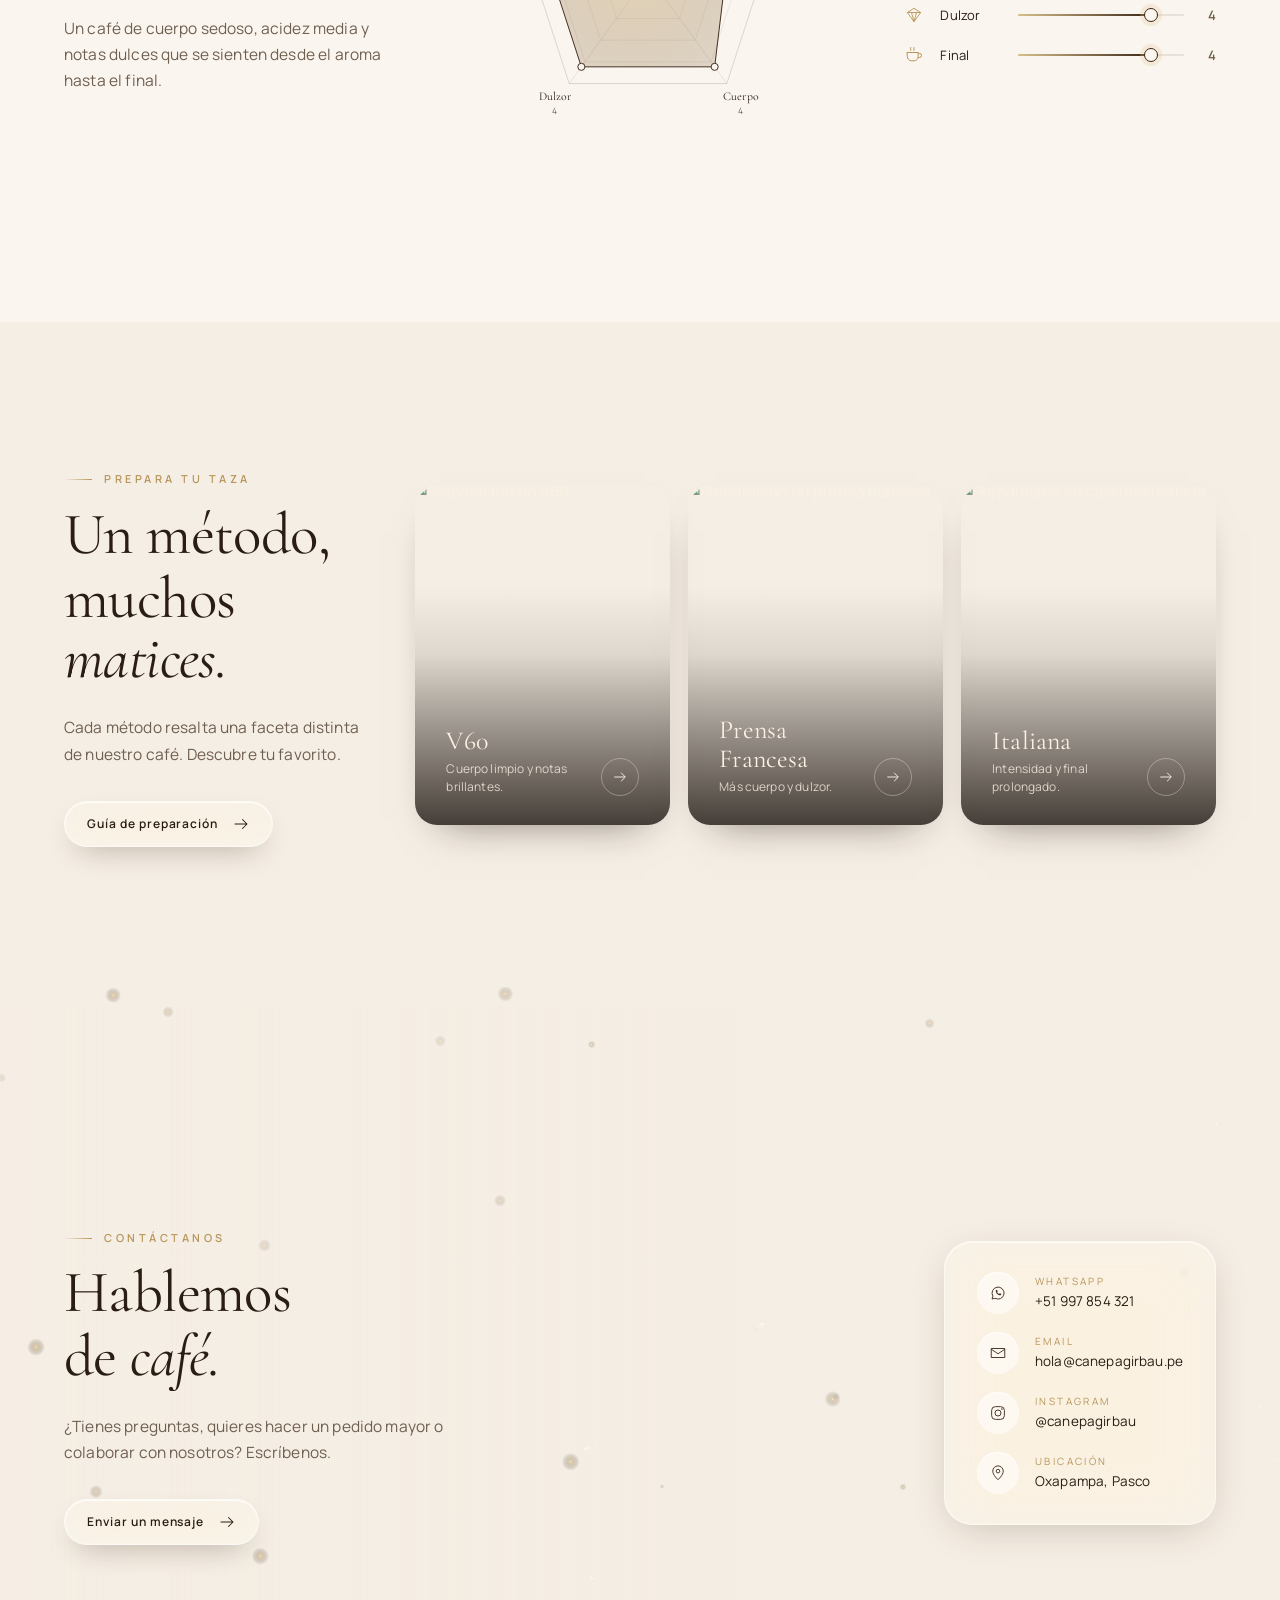
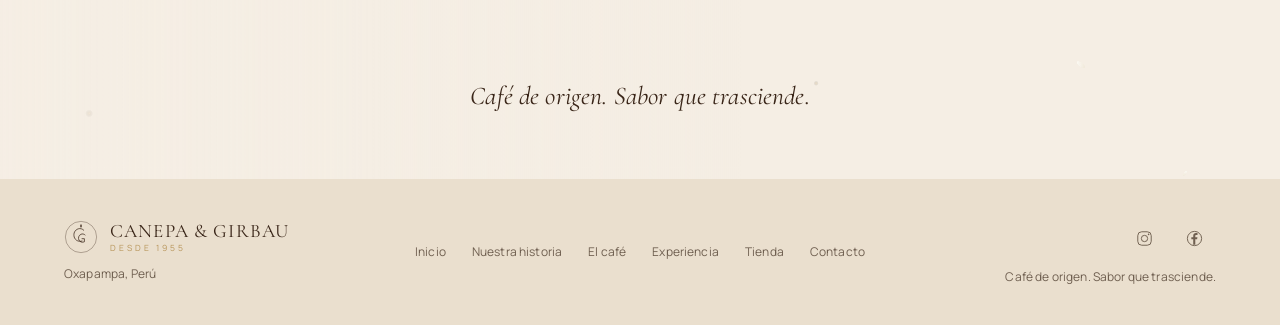
==== commit 99fb5eec: "Hero background: seamless Oxapampa window loop without product Co-Authored-By: Claude Opus 5.5 <nore" ====
--- a/index.html
+++ b/index.html
@@ -96,7 +96,8 @@
     <section class="section hero" id="inicio" data-title="Inicio">
       <div class="section__media hero__plate" data-parallax="0.28">
         <video data-video muted loop playsinline preload="auto" autoplay
-          poster="https://d8j0ntlcm91z4.cloudfront.net/user_3HOAya60ESGKoo8ZScocSUyzbLp/hf_20260930_212547_ddc4c5ac-639c-469a-931d-3a51260e7640_min.webp"></video>
+          poster="https://d8j0ntlcm91z4.cloudfront.net/user_3HOAya60ESGKoo8ZScocSUyzbLp/hf_20260930_212547_ddc4c5ac-639c-469a-931d-3a51260e7640_min.webp"
+          src="https://d8j0ntlcm91z4.cloudfront.net/user_3HOAya60ESGKoo8ZScocSUyzbLp/hf_20260930_212657_4678966d-9517-4aee-8d83-94fd416f758c.mp4"></video>
       </div>
 
       <!-- Layered 3D product stage: each layer moves at its own depth -->
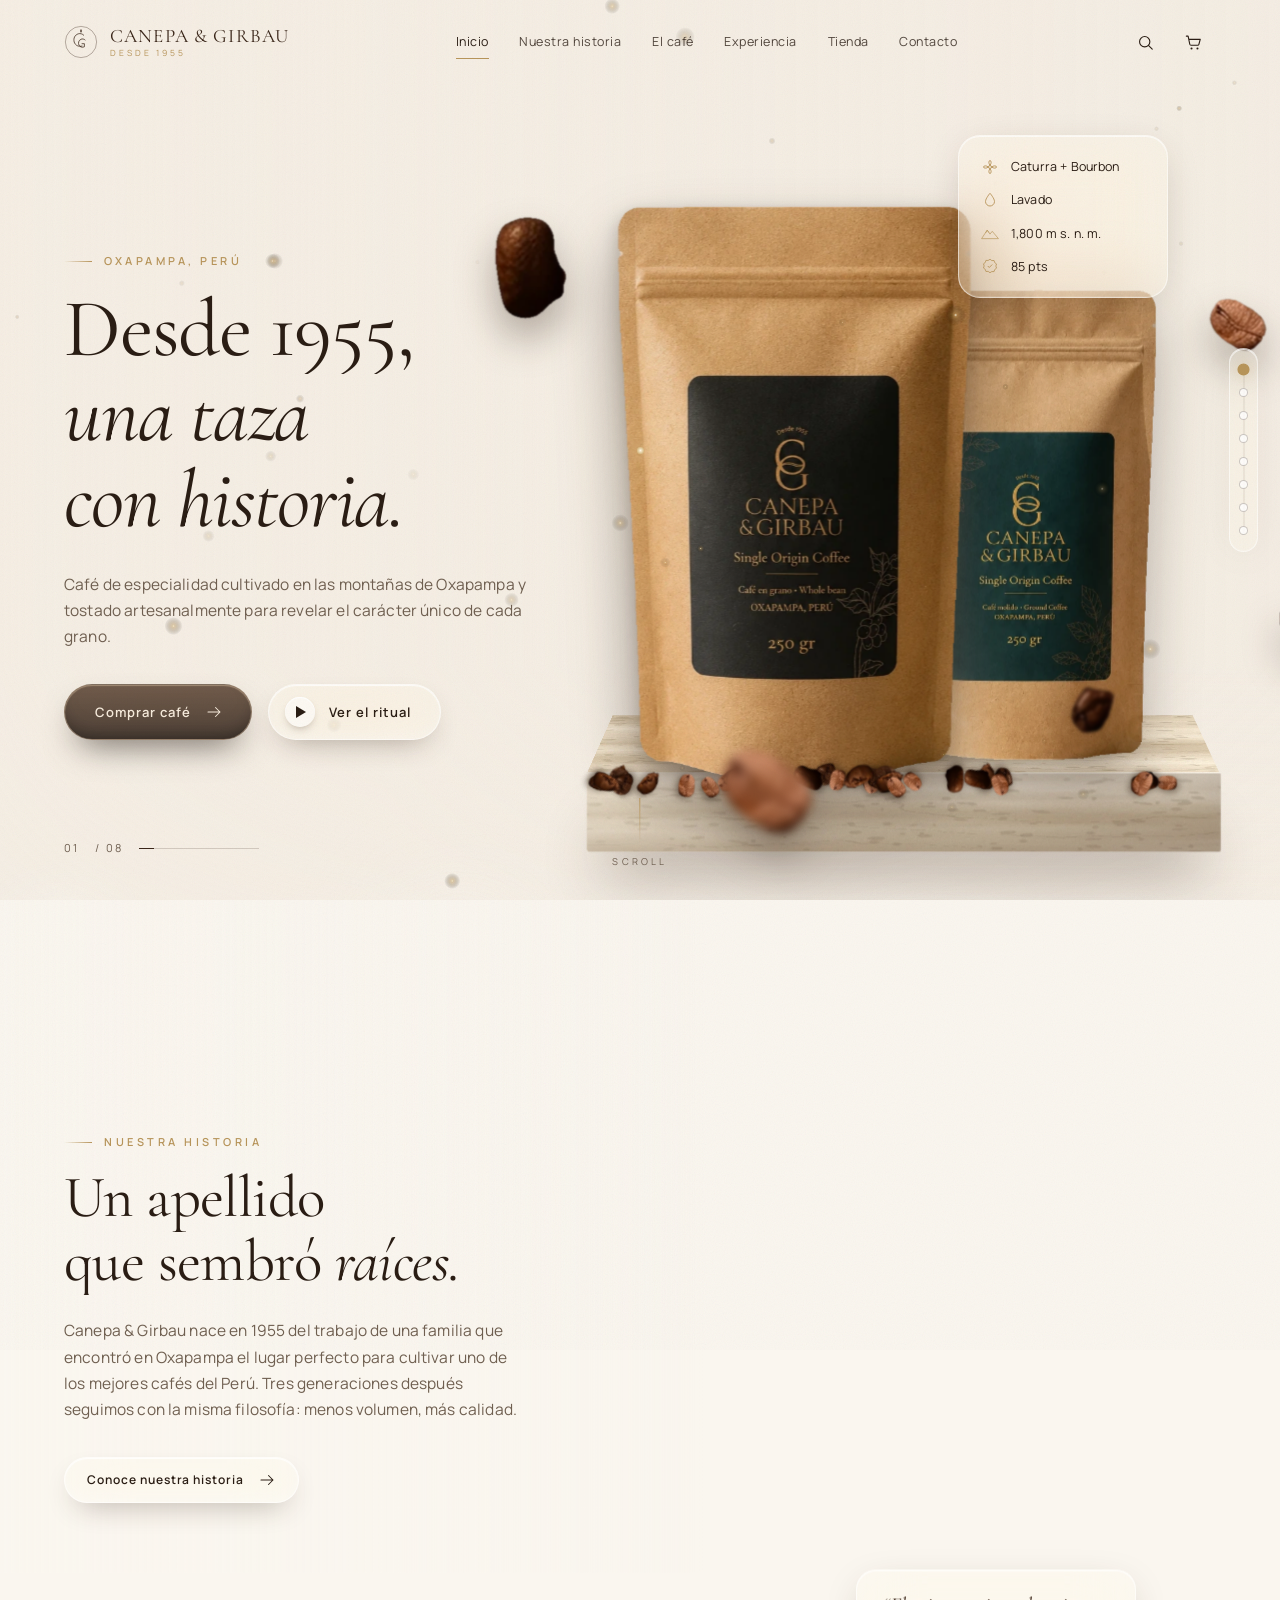
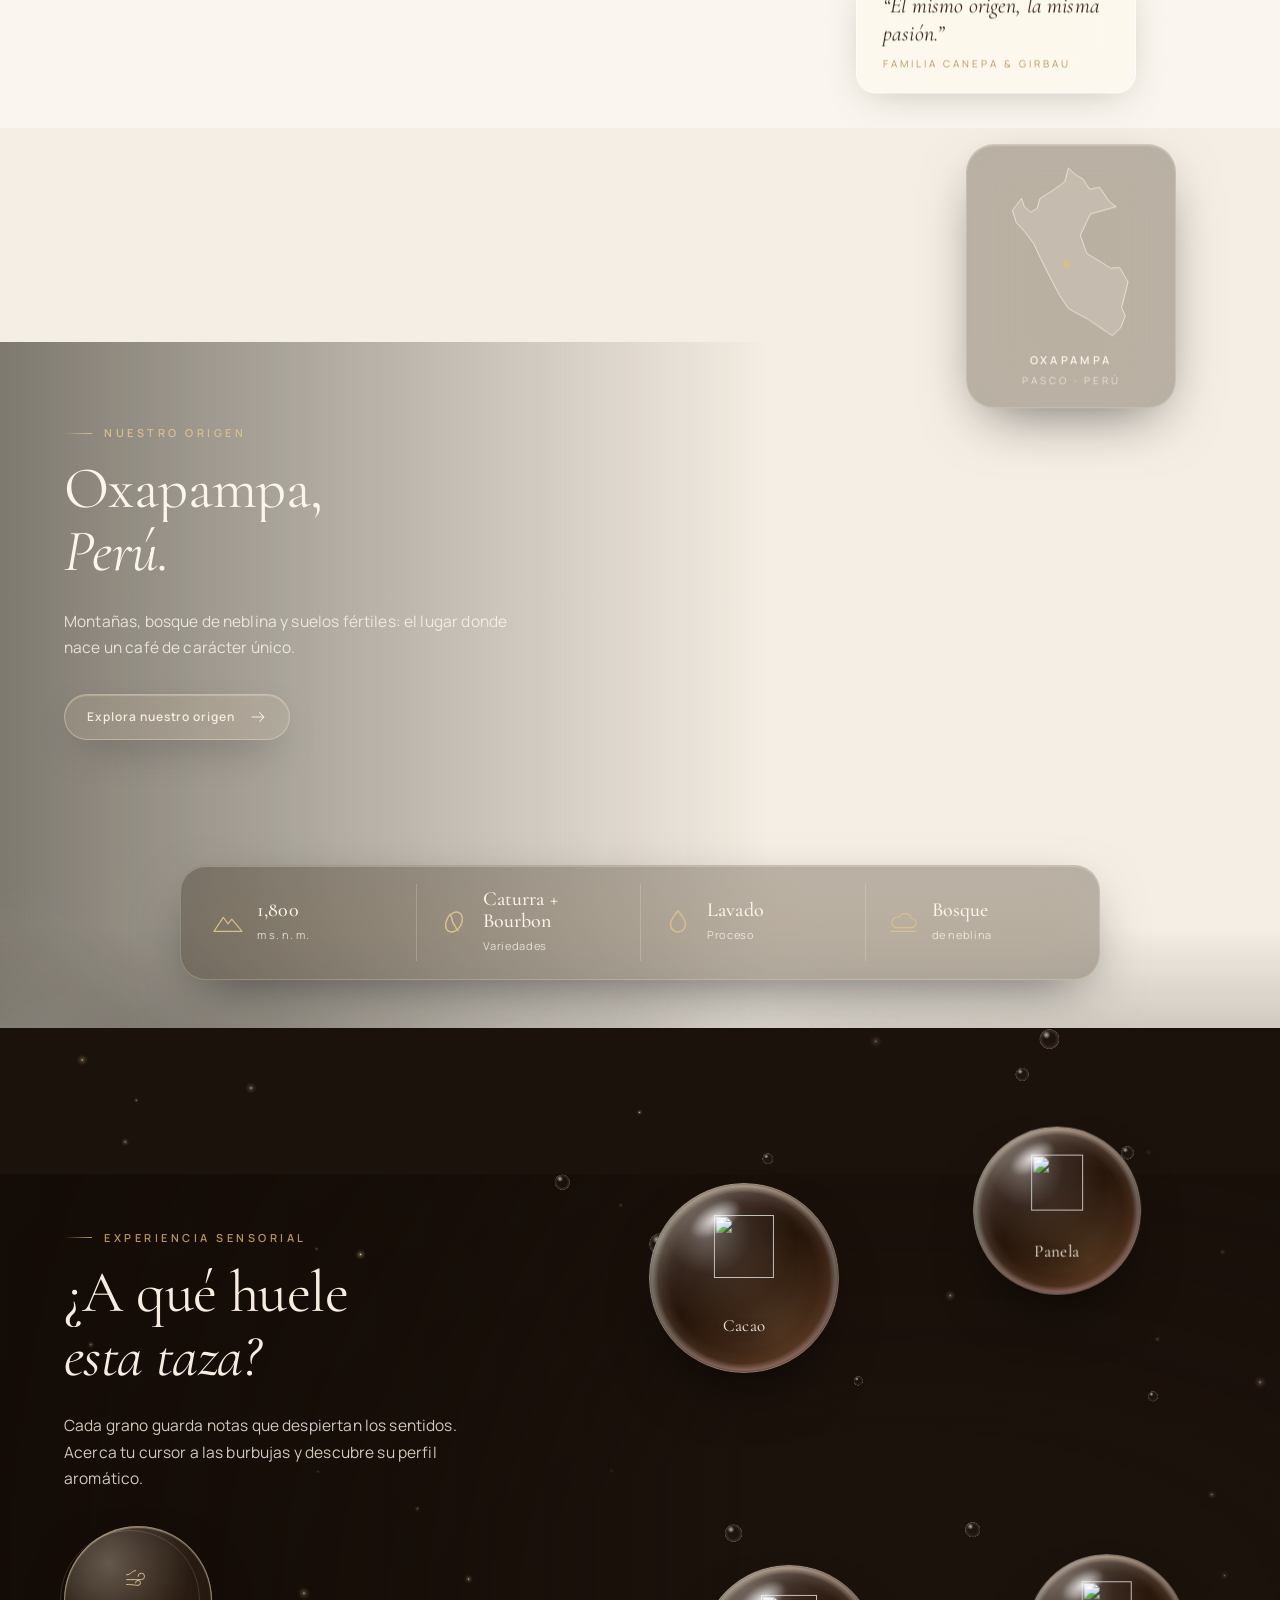
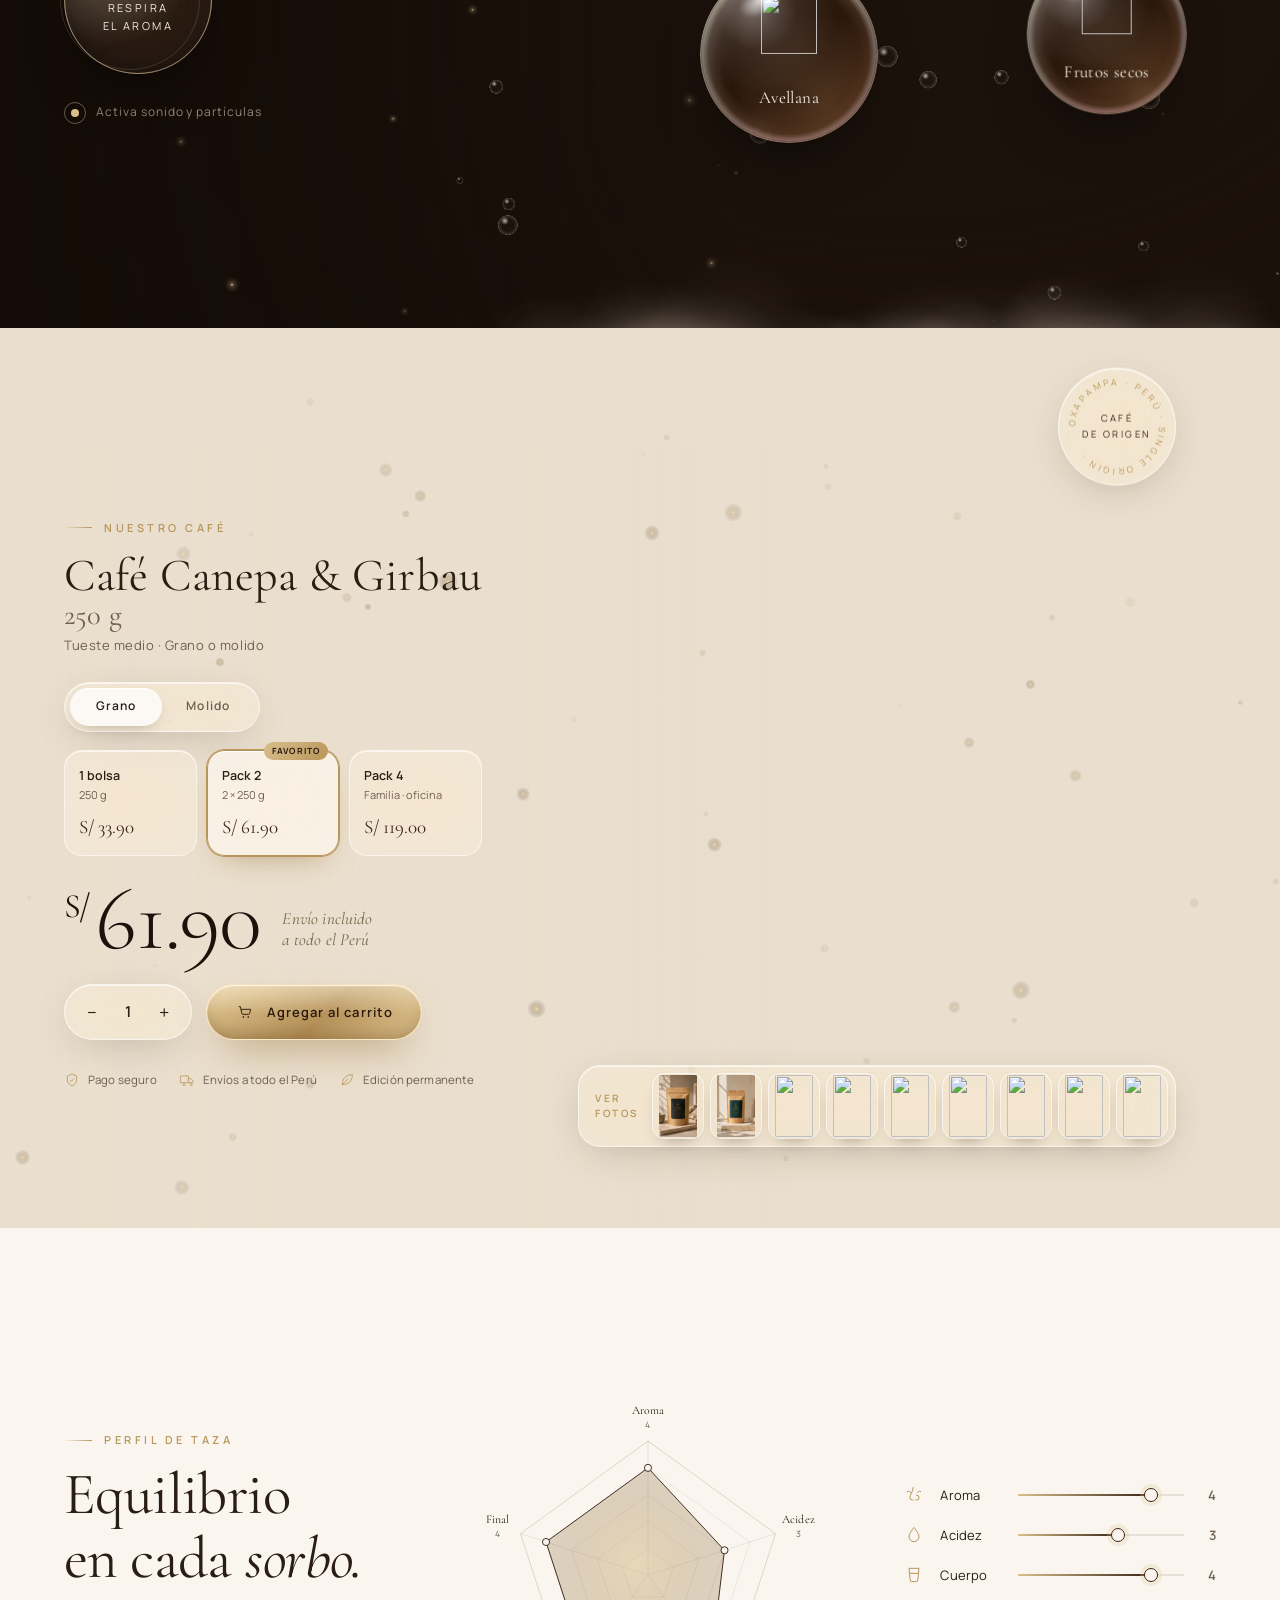
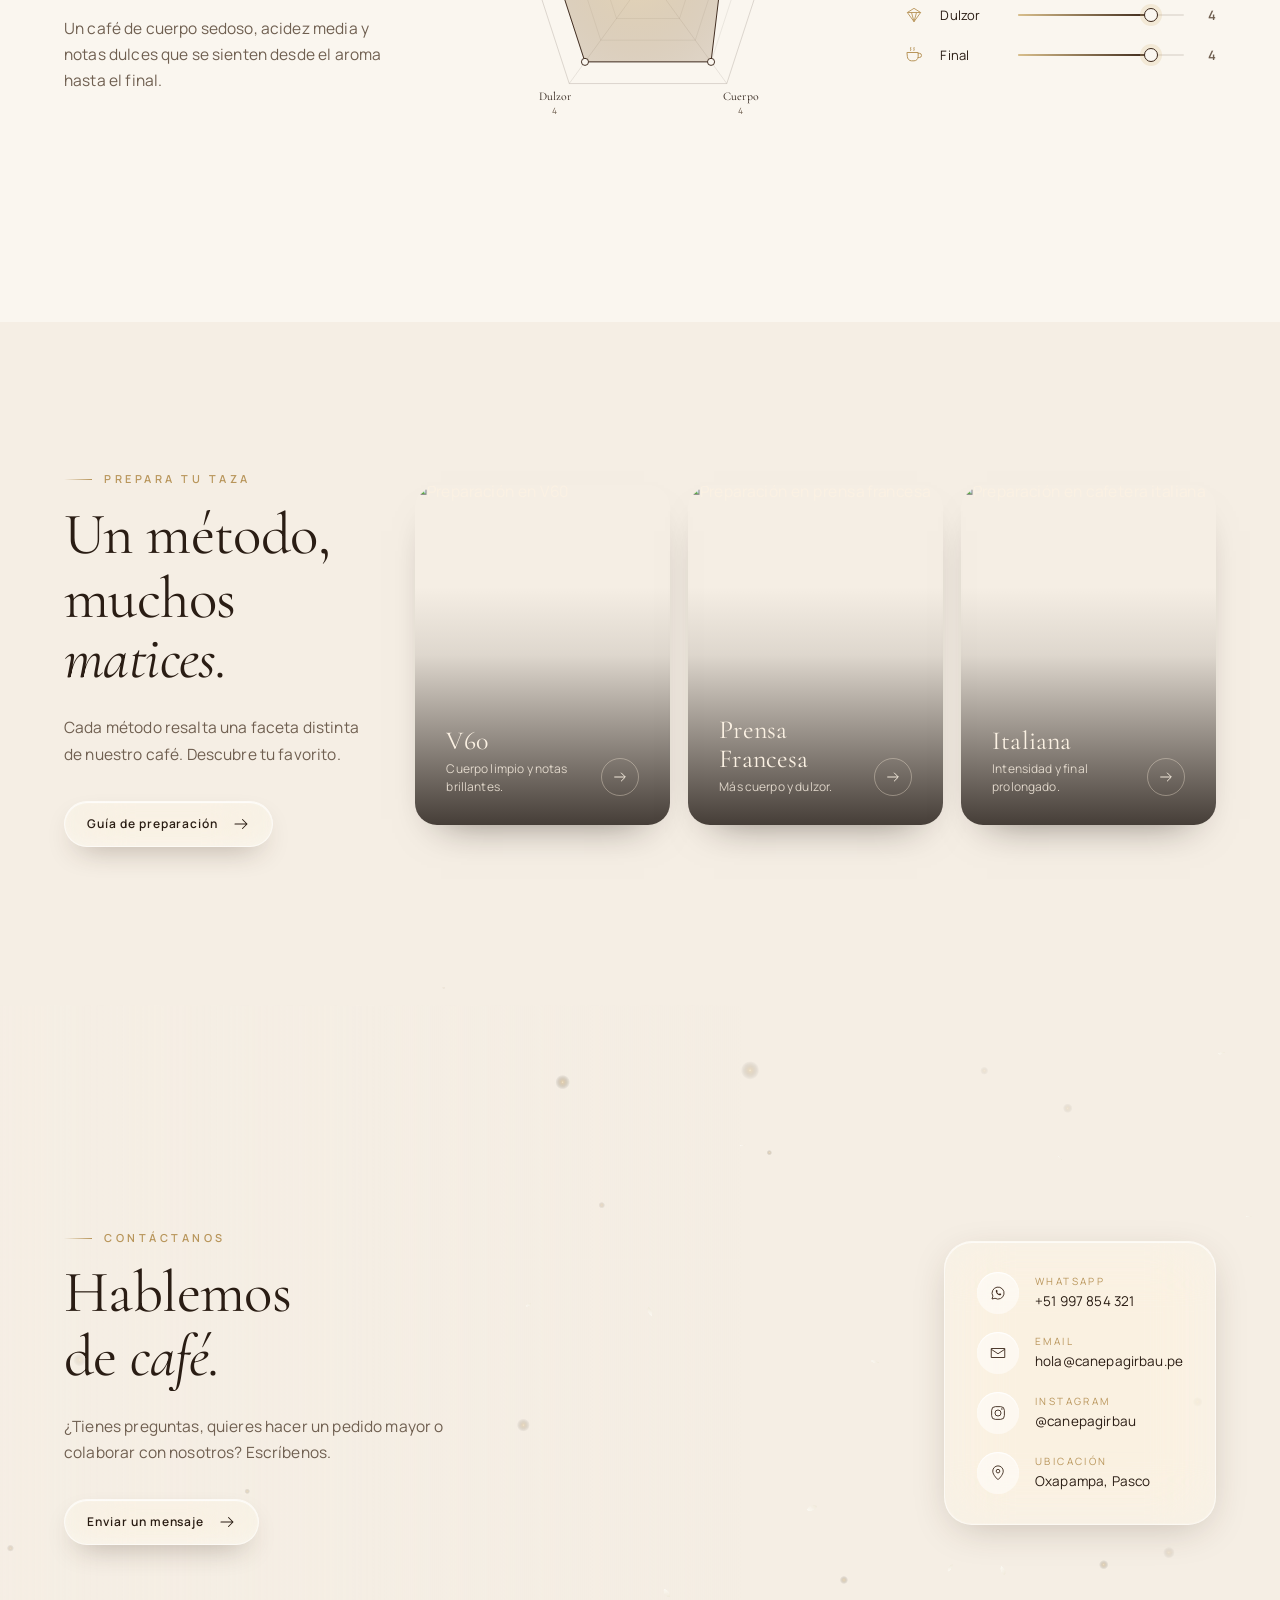
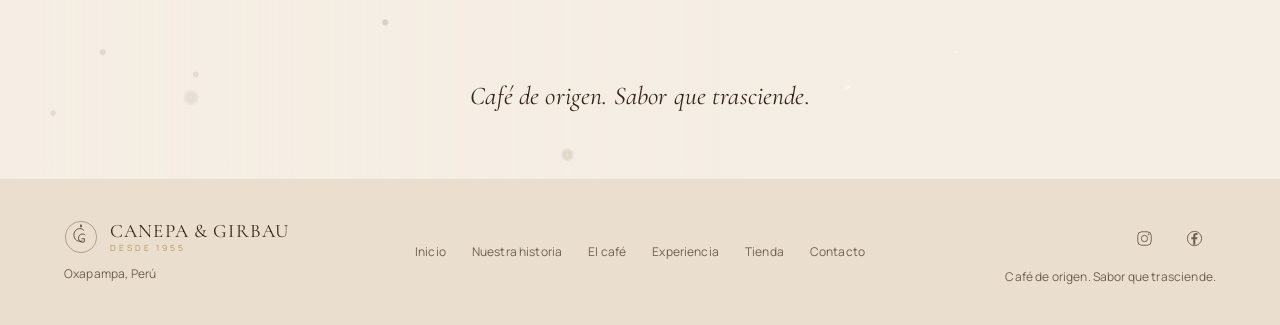
==== commit 725ae26a: "Hero: cleaner bag cutouts from the travertine packshots Both packages are now cut from the clean stu" ====
--- a/index.html
+++ b/index.html
@@ -311,6 +311,8 @@
       </div>
       <div class="product-views glass" id="views" data-reveal data-delay="3">
         <span class="product-views__label">Ver<br>fotos</span>
+        <button class="view" data-full="assets/photos/grano-travertino.webp" data-caption="En grano, sobre travertino" data-sub="Luz de mañana, Oxapampa" aria-label="Ver foto: Café en grano"><img loading="lazy" alt="" src="assets/photos/grano-travertino.webp"></button>
+        <button class="view" data-full="assets/photos/molido-travertino.webp" data-caption="Molido, sobre travertino" data-sub="Luz de mañana, Oxapampa" aria-label="Ver foto: Café molido"><img loading="lazy" alt="" src="assets/photos/molido-travertino.webp"></button>
         <button class="view" data-full="https://d2ol7oe51mr4n9.cloudfront.net/user_3HOAya60ESGKoo8ZScocSUyzbLp/3cd4d46a-aab8-4675-9dd1-51400ce55df1.png" data-caption="Café en grano · Whole bean" data-sub="Etiqueta negra, 250 gr" aria-label="Ver foto: Café en grano · Whole bean"><img loading="lazy" alt="" src="https://d2ol7oe51mr4n9.cloudfront.net/user_3HOAya60ESGKoo8ZScocSUyzbLp/3cd4d46a-aab8-4675-9dd1-51400ce55df1.png"></button>
         <button class="view" data-full="https://d2ol7oe51mr4n9.cloudfront.net/user_3HOAya60ESGKoo8ZScocSUyzbLp/aef4f230-b3d6-4401-a2e1-d4cf0f1d868f_resize.jpg" data-caption="Café molido · Ground coffee" data-sub="Etiqueta verde, 250 gr" aria-label="Ver foto: Café molido · Ground coffee"><img loading="lazy" alt="" src="https://d2ol7oe51mr4n9.cloudfront.net/user_3HOAya60ESGKoo8ZScocSUyzbLp/aef4f230-b3d6-4401-a2e1-d4cf0f1d868f_resize.jpg"></button>
         <button class="view" data-full="https://d8j0ntlcm91z4.cloudfront.net/user_3HOAya60ESGKoo8ZScocSUyzbLp/hf_20260925_180452_c081cd02-0bf0-4ac7-8bff-8a8959d18e70.png" data-caption="Sobre grano recién tostado" data-sub="Tueste medio, Oxapampa" aria-label="Ver foto: Sobre grano recién tostado"><img loading="lazy" alt="" src="https://d8j0ntlcm91z4.cloudfront.net/user_3HOAya60ESGKoo8ZScocSUyzbLp/hf_20260925_180452_c081cd02-0bf0-4ac7-8bff-8a8959d18e70_min.webp"></button>
--- a/styles.css
+++ b/styles.css
@@ -510,13 +510,13 @@
   filter: blur(4px); transform: translateZ(1px);
   animation: shadowBreath 7s var(--ease-soft) infinite;
 }
-.plinth__shadow--grano { left: 8%; width: 46%; }
-.plinth__shadow--molido { left: 46%; width: 42%; opacity: 0.6; margin-bottom: 8px; animation-delay: -3s; }
+.plinth__shadow--grano { left: 8%; width: 46%; margin-bottom: -6px; }
+.plinth__shadow--molido { left: 46%; width: 42%; opacity: 0.6; margin-bottom: calc(var(--h) * 0.02 - 8px); animation-delay: -3s; }
 @keyframes shadowBreath { 50% { transform: translateZ(1px) scaleX(0.92); opacity: 0.45; } }
 
 /* bags */
 .bag {
-  position: absolute; bottom: calc(7% + var(--h) * 0.093);
+  position: absolute; bottom: calc(7% + var(--h) * 0.09);
   transform-origin: 50% 100%;
   animation: bagFloat 7s var(--ease-soft) infinite;
 }
@@ -524,12 +524,12 @@
   display: block; height: 100%; width: auto;
   filter: drop-shadow(0 30px 30px rgba(40, 24, 12, 0.35)) drop-shadow(0 6px 8px rgba(40, 24, 12, 0.25));
 }
-.bag--grano { left: 16%; height: calc(var(--h) * 0.6); --rot: -3deg; }
-.bag--molido { left: 50%; height: calc(var(--h) * 0.5); --rot: 5deg; bottom: calc(7% + var(--h) * 0.118); animation-delay: -3.5s; }
+.bag--grano { left: 16%; height: calc(var(--h) * 0.6); --rot: -1.5deg; }
+.bag--molido { left: 50%; height: calc(var(--h) * 0.5); --rot: 3deg; bottom: calc(7% + var(--h) * 0.105); animation-delay: -3.5s; }
 .bag--molido img { filter: drop-shadow(0 24px 26px rgba(40, 24, 12, 0.3)) saturate(0.92) brightness(0.97); }
 @keyframes bagFloat {
   0%, 100% { transform: translateY(0) rotate(var(--rot)); }
-  50% { transform: translateY(-10px) rotate(calc(var(--rot) + 0.8deg)); }
+  50% { transform: translateY(-4px) rotate(calc(var(--rot) + 0.6deg)); }
 }
 /* moving light sweep over the kraft, masked to the bag silhouette */
 .bag__sheen {
